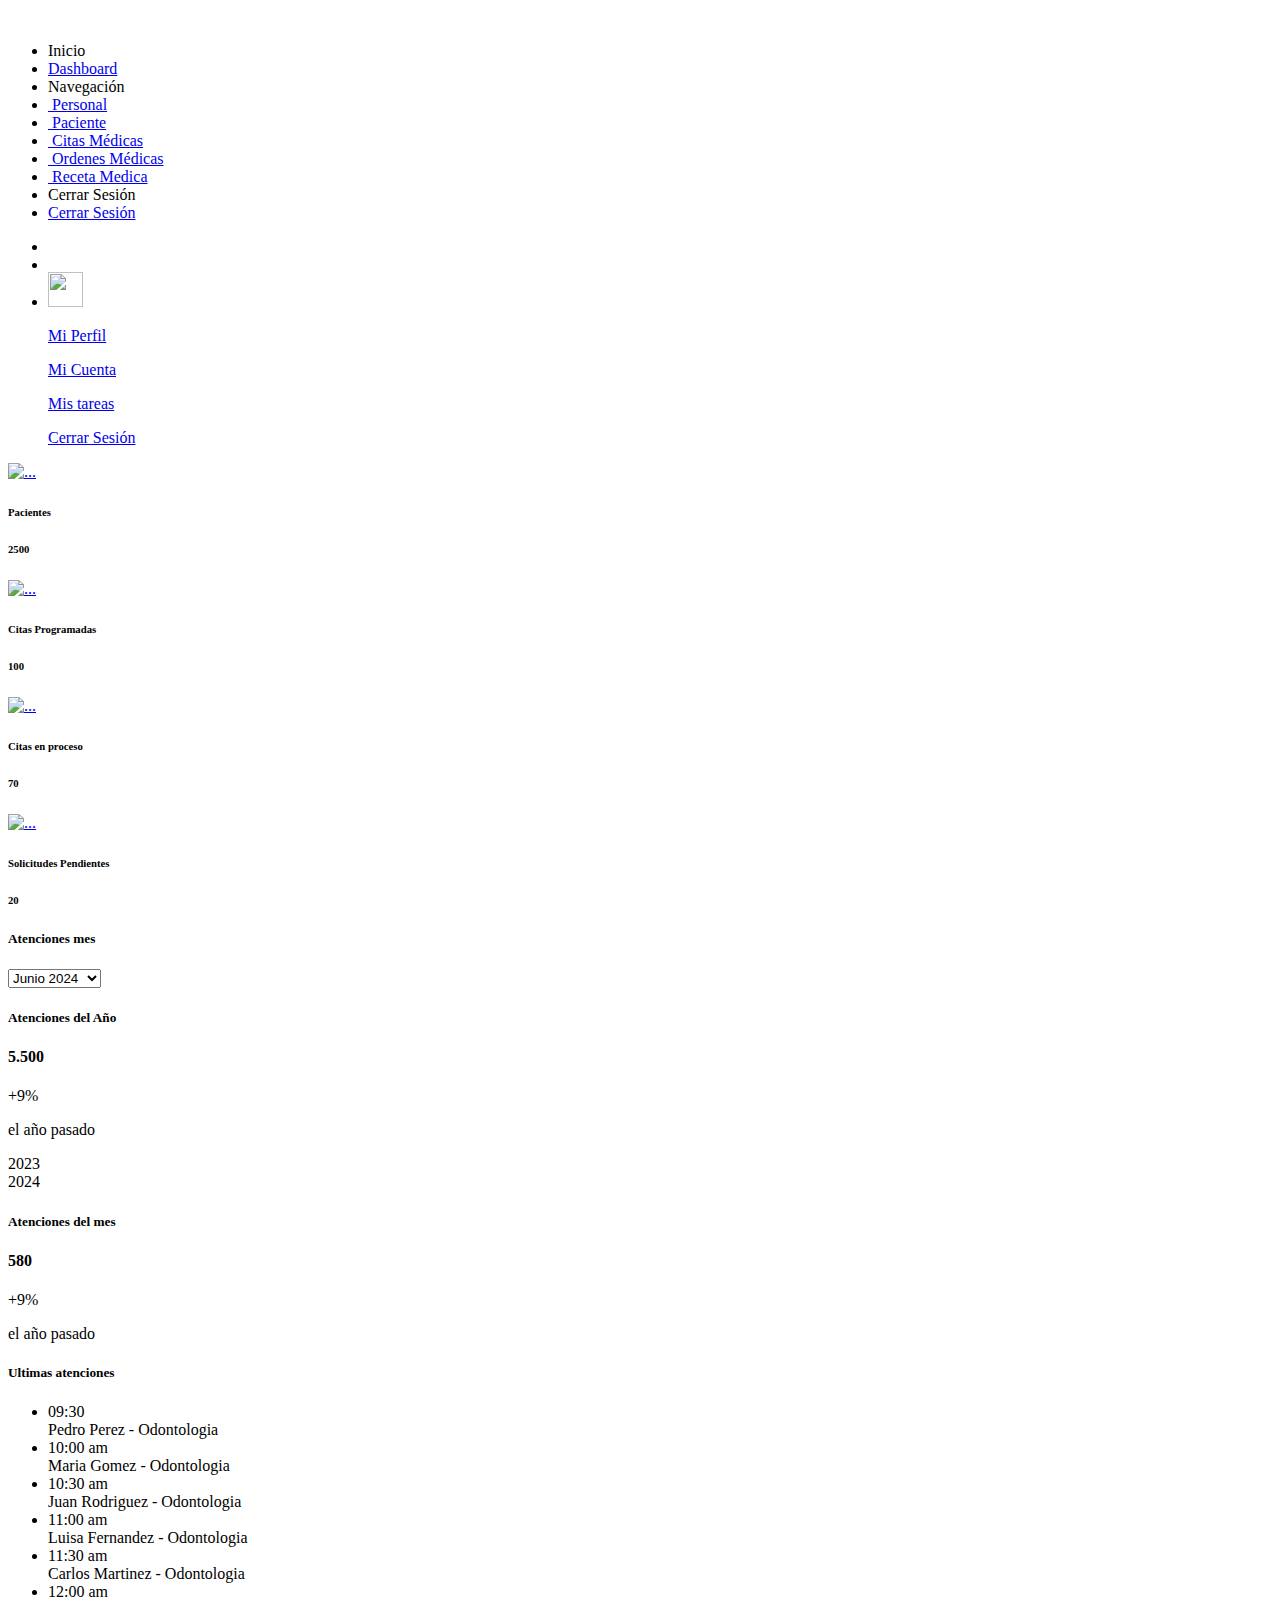
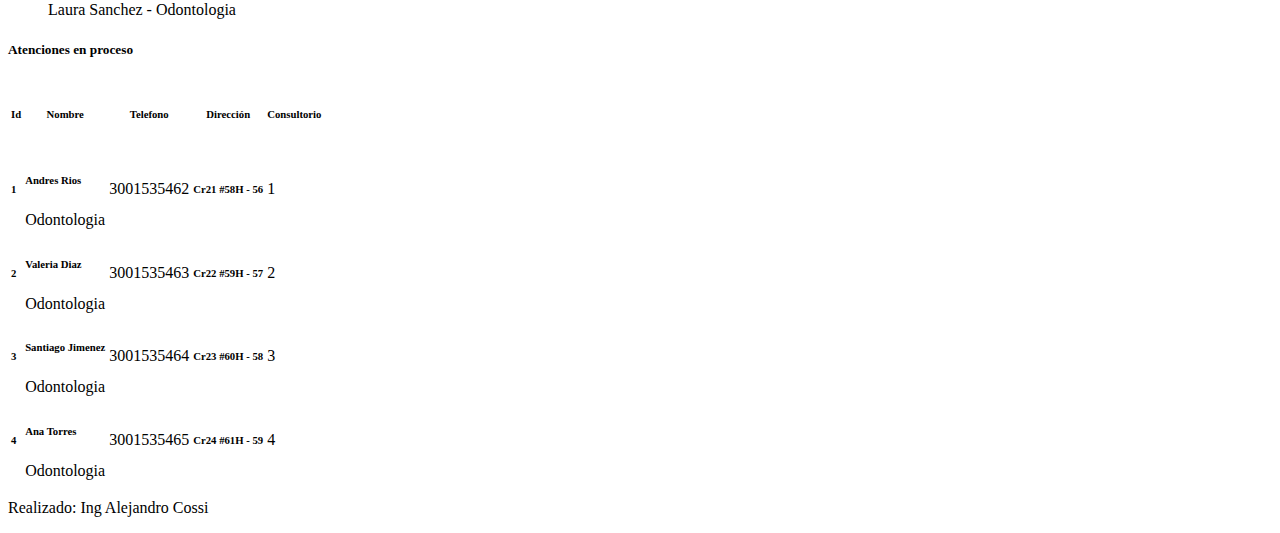
==== Bootstrap/clinica-dental/dashboard.html @ ca187412 "Parte 1 Clinica Dental" ====
<!doctype html>
<html lang="en">
<head>
  <meta charset="utf-8">
  <meta name="viewport" content="width=device-width, initial-scale=1">
  <title>Modernize Free</title>
  <link rel="shortcut icon" type="image/png" href="assets/images/logos/favicon.png" />
  <link rel="stylesheet" href="assets/css/styles.min.css" />
</head>

<body>
  <!--  Body Wrapper -->
  <div class="page-wrapper" id="main-wrapper" data-layout="vertical" data-navbarbg="skin6" data-sidebartype="full"
    data-sidebar-position="fixed" data-header-position="fixed">
    <!-- Sidebar Start -->
    <aside class="left-sidebar">
      <!-- Sidebar scroll-->
      <div>
        <div class="brand-logo d-flex align-items-center justify-content-between">
          <a href="./dashboard.html" class="text-nowrap logo-img">
            <img src="assets/images/logos/logo.gif" width="180" alt="" />
          </a>
          <div class="close-btn d-xl-none d-block sidebartoggler cursor-pointer" id="sidebarCollapse">
            <i class="ti ti-x fs-8"></i>
          </div>
        </div>
        <!-- Sidebar navigation-->
        <nav class="sidebar-nav scroll-sidebar" data-simplebar="">
          <ul id="sidebarnav">
            <li class="nav-small-cap">
              <i class="ti ti-dots nav-small-cap-icon fs-4"></i>
              <span class="hide-menu">Inicio</span>
            </li>
            <li class="sidebar-item">
              <a class="sidebar-link" href="./dashboard.html" aria-expanded="false">
                <span>
                  <i class="ti ti-layout-dashboard"></i>
                </span>
                <span class="hide-menu">Dashboard</span>
              </a>
            </li>
            <li class="nav-small-cap">
              <i class="ti ti-dots nav-small-cap-icon fs-4"></i>
              <span class="hide-menu">Navegación</span>
            </li>
            <li class="sidebar-item">
              <a class="sidebar-link" href="./nuevo_personal.html" aria-expanded="false">
                <span>
                  <img src="assets/images/iconos/personal.png" alt="">
                </span>
                <span class="hide-menu">Personal</span>
              </a>
            </li>
            <li class="sidebar-item">
              <a class="sidebar-link" href="./nuevo_paciente.html" aria-expanded="false">
                <span>
                  <img src="assets/images/iconos/pacientes.png" alt="">
                </span>
                <span class="hide-menu">Paciente</span>
              </a>
            </li>
            <li class="sidebar-item">
              <a class="sidebar-link" href="./citas_medicas.html" aria-expanded="false">
                <span>
                  <img src="assets/images/iconos/calendario.png" alt="">
                </span>
                <span class="hide-menu">Citas Médicas</span>
              </a>
            </li>
            <li class="sidebar-item">
              <a class="sidebar-link" href="./ordenes_medicas.html" aria-expanded="false">
                <span>
                  <img src="assets/images/iconos/ordenado.png" alt="">
                </span>
                <span class="hide-menu">Ordenes Médicas</span>
              </a>
            </li>
            <li class="sidebar-item">
              <a class="sidebar-link" href="./recetas.html" aria-expanded="false">
                <span>
                  <img src="assets/images/iconos/receta.png" alt="">
                </span>
                <span class="hide-menu">Receta Medica</span>
              </a>
            </li>
            <li class="nav-small-cap">
              <i class="ti ti-dots nav-small-cap-icon fs-4"></i>
              <span class="hide-menu">Cerrar Sesión</span>
            </li>
            <li class="sidebar-item">
              <a class="sidebar-link" href="./login.html" aria-expanded="false">
                <span>
                  <i class="ti ti-login"></i>
                </span>
                <span class="hide-menu">Cerrar Sesión</span>
              </a>
            </li>
          </ul>
        </nav>
        <!-- End Sidebar navigation -->
      </div>
      <!-- End Sidebar scroll-->
    </aside>
    <!--  Sidebar End -->
    <!--  Main wrapper -->
    <div class="body-wrapper">
      <!--  Header Start -->
      <header class="app-header">
        <nav class="navbar navbar-expand-lg navbar-light">
          <ul class="navbar-nav">
            <li class="nav-item d-block d-xl-none">
              <a class="nav-link sidebartoggler nav-icon-hover" id="headerCollapse" href="javascript:void(0)">
                <i class="ti ti-menu-2"></i>
              </a>
            </li>
            <li class="nav-item">
              <a class="nav-link nav-icon-hover" href="javascript:void(0)">
                <i class="ti ti-bell-ringing"></i>
                <div class="notification bg-primary rounded-circle"></div>
              </a>
            </li>
          </ul>
          <div class="navbar-collapse justify-content-end px-0" id="navbarNav">
            <ul class="navbar-nav flex-row ms-auto align-items-center justify-content-end">
              <li class="nav-item dropdown">
                <a class="nav-link nav-icon-hover" href="javascript:void(0)" id="drop2" data-bs-toggle="dropdown"
                  aria-expanded="false">
                  <img src="assets/images/profile/user-1.jpg" alt="" width="35" height="35" class="rounded-circle">
                </a>
                <div class="dropdown-menu dropdown-menu-end dropdown-menu-animate-up" aria-labelledby="drop2">
                  <div class="message-body">
                    <a href="javascript:void(0)" class="d-flex align-items-center gap-2 dropdown-item">
                      <i class="ti ti-user fs-6"></i>
                      <p class="mb-0 fs-3">Mi Perfil</p>
                    </a>
                    <a href="javascript:void(0)" class="d-flex align-items-center gap-2 dropdown-item">
                      <i class="ti ti-mail fs-6"></i>
                      <p class="mb-0 fs-3">Mi Cuenta</p>
                    </a>
                    <a href="javascript:void(0)" class="d-flex align-items-center gap-2 dropdown-item">
                      <i class="ti ti-list-check fs-6"></i>
                      <p class="mb-0 fs-3">Mis tareas</p>
                    </a>
                    <a href="./login.html" class="btn btn-outline-primary mx-3 mt-2 d-block">Cerrar Sesión</a>
                  </div>
                </div>
              </li>
            </ul>
          </div>
        </nav>
      </header>
      <!--  Header End -->
      <div class="container-fluid">
        <div class="row">
          <div class="col-sm-6 col-xl-3">
            <div class="card overflow-hidden rounded-2">
              <div class="position-relative">
                <a href="javascript:void(0)"><img src="assets/images/products/s4.png" class="card-img-top rounded-0" alt="..."></a>
              </div>
              <div class="card-body pt-3 p-4 text-center">
                <h6 class="fw-semibold fs-4">Pacientes</h6>
                <div class="d-flex align-items-center justify-content-center">
                  <h6 class="fw-semibold fs-4 mb-0">2500</h6>
                </div>
              </div>
            </div>
          </div>
          <div class="col-sm-6 col-xl-3">
            <div class="card overflow-hidden rounded-2">
              <div class="position-relative">
                <a href="javascript:void(0)"><img src="assets/images/products/s5.png" class="card-img-top rounded-0" alt="..."></a>
              </div>
              <div class="card-body pt-3 p-4 text-center">
                <h6 class="fw-semibold fs-4">Citas Programadas</h6>
                <div class="d-flex align-items-center justify-content-center">
                  <h6 class="fw-semibold fs-4 mb-0">100</h6>
                </div>
              </div>
            </div>
          </div>
          <div class="col-sm-6 col-xl-3">
            <div class="card overflow-hidden rounded-2">
              <div class="position-relative">
                <a href="javascript:void(0)"><img src="assets/images/products/s7.png" class="card-img-top rounded-0" alt="..."></a>
              </div>
              <div class="card-body pt-3 p-4 text-center">
                <h6 class="fw-semibold fs-4">Citas en proceso</h6>
                <div class="d-flex align-items-center justify-content-center">
                  <h6 class="fw-semibold fs-4 mb-0">70</h6>
                </div>
              </div>
            </div>
          </div>
          <div class="col-sm-6 col-xl-3">
            <div class="card overflow-hidden rounded-2">
              <div class="position-relative">
                <a href="javascript:void(0)"><img src="assets/images/products/s1.png" class="card-img-top rounded-0" alt="..."></a>
              </div>
              <div class="card-body pt-3 p-4 text-center">
                <h6 class="fw-semibold fs-4">Solicitudes Pendientes</h6>
                <div class="d-flex align-items-center justify-content-center">
                  <h6 class="fw-semibold fs-4 mb-0">20</h6>
                </div>
              </div>
            </div>
          </div>
        </div>
        <!--  Row 1 -->
        <div class="row">
          <div class="col-lg-8 d-flex align-items-strech">
            <div class="card w-100">
              <div class="card-body">
                <div class="d-sm-flex d-block align-items-center justify-content-between mb-9">
                  <div class="mb-3 mb-sm-0">
                    <h5 class="card-title fw-semibold">Atenciones mes</h5>
                  </div>
                  <div>
                    <select class="form-select">
                      <option value="4">Junio 2024</option>
                      <option value="3">Mayo 2024</option>
                      <option value="2">Abril 2024</option>
                      <option value="1">Marzo 2024</option>
                    </select>
                  </div>
                </div>
                <div id="chart"></div>
              </div>
            </div>
          </div>
          <div class="col-lg-4">
            <div class="row">
              <div class="col-lg-12">
                <!-- Atenciones del Año -->
                <div class="card overflow-hidden">
                  <div class="card-body p-4">
                    <h5 class="card-title mb-9 fw-semibold">Atenciones del Año</h5>
                    <div class="row align-items-center">
                      <div class="col-8">
                        <h4 class="fw-semibold mb-3">5.500</h4>
                        <div class="d-flex align-items-center mb-3">
                          <span
                            class="me-1 rounded-circle bg-light-success round-20 d-flex align-items-center justify-content-center">
                            <i class="ti ti-arrow-up-left text-success"></i>
                          </span>
                          <p class="text-dark me-1 fs-3 mb-0">+9%</p>
                          <p class="fs-3 mb-0">el año pasado</p>
                        </div>
                        <div class="d-flex align-items-center">
                          <div class="me-4">
                            <span class="round-8 bg-primary rounded-circle me-2 d-inline-block"></span>
                            <span class="fs-2">2023</span>
                          </div>
                          <div>
                            <span class="round-8 bg-light-primary rounded-circle me-2 d-inline-block"></span>
                            <span class="fs-2">2024</span>
                          </div>
                        </div>
                      </div>
                      <div class="col-4">
                        <div class="d-flex justify-content-center">
                          <div id="breakup"></div>
                        </div>
                      </div>
                    </div>
                  </div>
                </div>
              </div>
              <div class="col-lg-12">
                <!-- Atenciones del mes -->
                <div class="card">
                  <div class="card-body">
                    <div class="row alig n-items-start">
                      <div class="col-8">
                        <h5 class="card-title mb-9 fw-semibold"> Atenciones del mes </h5>
                        <h4 class="fw-semibold mb-3">580</h4>
                        <div class="d-flex align-items-center pb-1">
                          <span
                            class="me-2 rounded-circle bg-light-danger round-20 d-flex align-items-center justify-content-center">
                            <i class="ti ti-arrow-down-right text-danger"></i>
                          </span>
                          <p class="text-dark me-1 fs-3 mb-0">+9%</p>
                          <p class="fs-3 mb-0">el año pasado</p>
                        </div>
                      </div>
                    </div>
                  </div>
                  <div id="earning"></div>
                </div>
              </div>
            </div>
          </div>
        </div>
        <div class="row">
          <div class="col-lg-4 d-flex align-items-stretch">
            <div class="card w-100">
              <div class="card-body p-4">
                <div class="mb-4">
                  <h5 class="card-title fw-semibold">Ultimas atenciones</h5>
                </div>
                <ul class="timeline-widget mb-0 position-relative mb-n5">
                  <li class="timeline-item d-flex position-relative overflow-hidden">
                    <div class="timeline-time text-dark flex-shrink-0 text-end">09:30</div>
                    <div class="timeline-badge-wrap d-flex flex-column align-items-center">
                      <span class="timeline-badge border-2 border border-primary flex-shrink-0 my-8"></span>
                      <span class="timeline-badge-border d-block flex-shrink-0"></span>
                    </div>
                    <div class="timeline-desc fs-3 text-dark mt-n1 fw-semibold">Pedro Perez - Odontologia</div>
                  </li>
                  <li class="timeline-item d-flex position-relative overflow-hidden">
                    <div class="timeline-time text-dark flex-shrink-0 text-end">10:00 am</div>
                    <div class="timeline-badge-wrap d-flex flex-column align-items-center">
                      <span class="timeline-badge border-2 border border-info flex-shrink-0 my-8"></span>
                      <span class="timeline-badge-border d-block flex-shrink-0"></span>
                    </div>
                    <div class="timeline-desc fs-3 text-dark mt-n1 fw-semibold">Maria Gomez - Odontologia</div>
                  </li>
                  <li class="timeline-item d-flex position-relative overflow-hidden">
                    <div class="timeline-time text-dark flex-shrink-0 text-end">10:30 am</div>
                    <div class="timeline-badge-wrap d-flex flex-column align-items-center">
                      <span class="timeline-badge border-2 border border-primary flex-shrink-0 my-8"></span>
                      <span class="timeline-badge-border d-block flex-shrink-0"></span>
                    </div>
                    <div class="timeline-desc fs-3 text-dark mt-n1 fw-semibold">Juan Rodriguez - Odontologia</div>
                  </li>
                  <li class="timeline-item d-flex position-relative overflow-hidden">
                    <div class="timeline-time text-dark flex-shrink-0 text-end">11:00 am</div>
                    <div class="timeline-badge-wrap d-flex flex-column align-items-center">
                      <span class="timeline-badge border-2 border border-primary flex-shrink-0 my-8"></span>
                      <span class="timeline-badge-border d-block flex-shrink-0"></span>
                    </div>
                    <div class="timeline-desc fs-3 text-dark mt-n1 fw-semibold">Luisa Fernandez - Odontologia</div>
                  </li>
                  <li class="timeline-item d-flex position-relative overflow-hidden">
                    <div class="timeline-time text-dark flex-shrink-0 text-end">11:30 am</div>
                    <div class="timeline-badge-wrap d-flex flex-column align-items-center">
                      <span class="timeline-badge border-2 border border-primary flex-shrink-0 my-8"></span>
                      <span class="timeline-badge-border d-block flex-shrink-0"></span>
                    </div>
                    <div class="timeline-desc fs-3 text-dark mt-n1 fw-semibold">Carlos Martinez - Odontologia</div>
                  </li>
                  <li class="timeline-item d-flex position-relative overflow-hidden">
                    <div class="timeline-time text-dark flex-shrink-0 text-end">12:00 am</div>
                    <div class="timeline-badge-wrap d-flex flex-column align-items-center">
                      <span class="timeline-badge border-2 border border-primary flex-shrink-0 my-8"></span>
                    </div>
                    <div class="timeline-desc fs-3 text-dark mt-n1 fw-semibold">Laura Sanchez - Odontologia</div>
                  </li>
                </ul>
              </div>
            </div>
          </div>
          <div class="col-lg-8 d-flex align-items-stretch">
            <div class="card w-100">
              <div class="card-body p-4">
                <h5 class="card-title fw-semibold mb-4">Atenciones en proceso</h5>
                <div class="table-responsive">
                  <table class="table text-nowrap mb-0 align-middle">
                    <thead class="text-dark fs-4">
                      <tr>
                        <th class="border-bottom-0">
                          <h6 class="fw-semibold mb-0">Id</h6>
                        </th>
                        <th class="border-bottom-0">
                          <h6 class="fw-semibold mb-0">Nombre</h6>
                        </th>
                        <th class="border-bottom-0">
                          <h6 class="fw-semibold mb-0">Telefono</h6>
                        </th>
                        <th class="border-bottom-0">
                          <h6 class="fw-semibold mb-0">Dirección</h6>
                        </th>
                        <th class="border-bottom-0">
                          <h6 class="fw-semibold mb-0">Consultorio</h6>
                        </th>
                      </tr>
                    </thead>
                    <tbody>
                      <tr>
                        <td class="border-bottom-0"><h6 class="fw-semibold mb-0">1</h6></td>
                        <td class="border-bottom-0">
                            <h6 class="fw-semibold mb-1">Andres Rios</h6>
                            <span class="fw-normal">Odontologia</span>                          
                        </td>
                        <td class="border-bottom-0">
                          <p class="mb-0 fw-normal">3001535462</p>
                        </td>
                        <td class="border-bottom-0">
                          <h6 class="fw-semibold mb-0 fs-4">Cr21 #58H - 56</h6>
                        </td>
                        <td class="border-bottom-0">
                          <div class="d-flex align-items-center gap-2">
                            <span class="badge bg-primary rounded-3 fw-semibold">1</span>
                          </div>
                        </td>
                      </tr> 
                      <tr>
                        <td class="border-bottom-0"><h6 class="fw-semibold mb-0">2</h6></td>
                        <td class="border-bottom-0">
                            <h6 class="fw-semibold mb-1">Valeria Diaz</h6>
                            <span class="fw-normal">Odontologia</span>                          
                        </td>
                        <td class="border-bottom-0">
                          <p class="mb-0 fw-normal">3001535463</p>
                        </td>
                        <td class="border-bottom-0">
                          <h6 class="fw-semibold mb-0 fs-4">Cr22 #59H - 57</h6>
                        </td>
                        <td class="border-bottom-0">
                          <div class="d-flex align-items-center gap-2">
                            <span class="badge bg-secondary rounded-3 fw-semibold">2</span>
                          </div>
                        </td>
                      </tr> 
                      <tr>
                        <td class="border-bottom-0"><h6 class="fw-semibold mb-0">3</h6></td>
                        <td class="border-bottom-0">
                            <h6 class="fw-semibold mb-1">Santiago Jimenez</h6>
                            <span class="fw-normal">Odontologia</span>                          
                        </td>
                        <td class="border-bottom-0">
                          <p class="mb-0 fw-normal">3001535464</p>
                        </td>
                        <td class="border-bottom-0">
                          <h6 class="fw-semibold mb-0 fs-4">Cr23 #60H - 58</h6>
                        </td>
                        <td class="border-bottom-0">
                          <div class="d-flex align-items-center gap-2">
                            <span class="badge bg-danger rounded-3 fw-semibold">3</span>
                          </div>
                        </td>
                      </tr>      
                      <tr>
                        <td class="border-bottom-0"><h6 class="fw-semibold mb-0">4</h6></td>
                        <td class="border-bottom-0">
                            <h6 class="fw-semibold mb-1">Ana Torres</h6>
                            <span class="fw-normal">Odontologia</span>                          
                        </td>
                        <td class="border-bottom-0">
                          <p class="mb-0 fw-normal">3001535465</p>
                        </td>
                        <td class="border-bottom-0">
                          <h6 class="fw-semibold mb-0 fs-4">Cr24 #61H - 59</h6>
                        </td>
                        <td class="border-bottom-0">
                          <div class="d-flex align-items-center gap-2">
                            <span class="badge bg-success rounded-3 fw-semibold">4</span>
                          </div>
                        </td>
                      </tr>                       
                    </tbody>
                  </table>
                </div>
              </div>
            </div>
          </div>
        </div>
        
        <div class="py-6 px-6 text-center">
          <p class="mb-0 fs-4">Realizado: Ing Alejandro Cossi</p>
        </div>
      </div>
    </div>
  </div>
  <script src="assets/libs/jquery/dist/jquery.min.js"></script>
  <script src="assets/libs/bootstrap/dist/js/bootstrap.bundle.min.js"></script>
  <script src="assets/js/sidebarmenu.js"></script>
  <script src="assets/js/app.min.js"></script>
  <script src="assets/libs/apexcharts/dist/apexcharts.min.js"></script>
  <script src="assets/libs/simplebar/dist/simplebar.js"></script>
  <script src="assets/js/dashboard.js"></script>
</body>

</html>
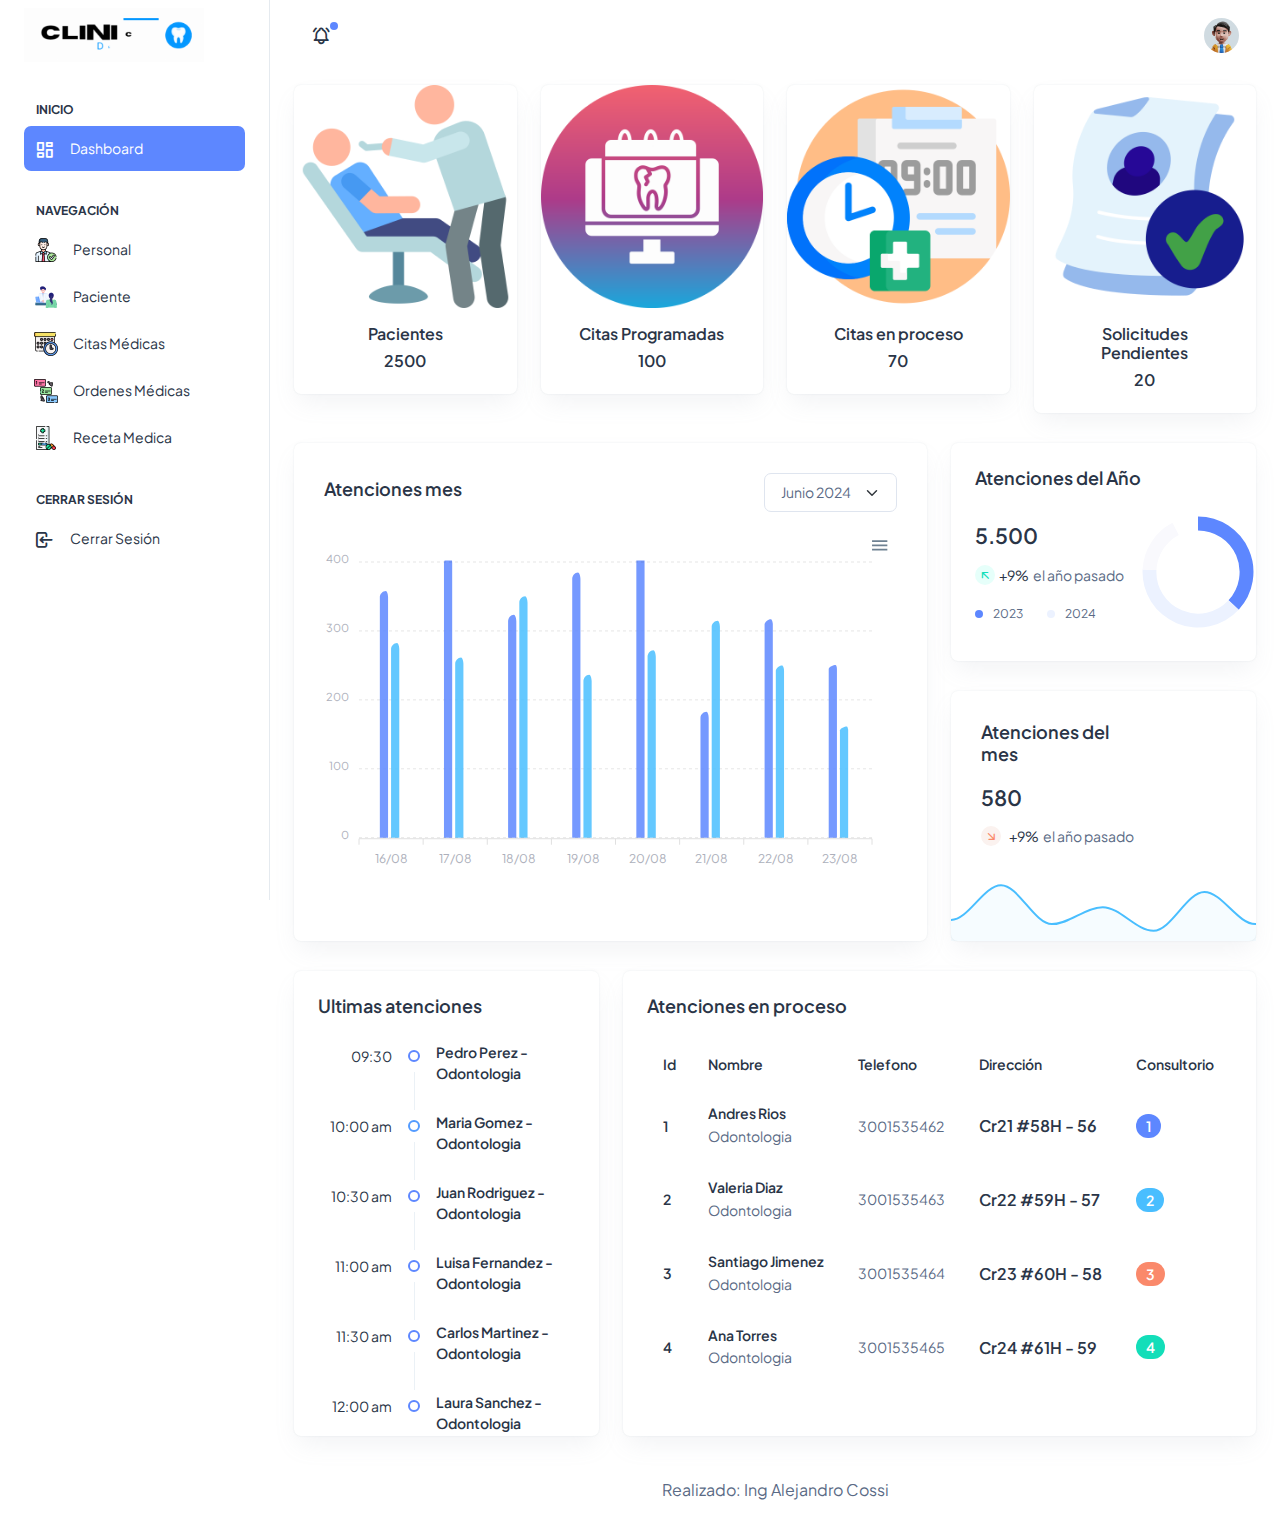
==== commit 7c96a18f: "ultimo  upload" ====
--- a/Bootstrap/clinica-dental/dashboard.html
+++ b/Bootstrap/clinica-dental/dashboard.html
@@ -463,6 +463,7 @@
   </div>
   <script src="assets/libs/jquery/dist/jquery.min.js"></script>
   <script src="assets/libs/bootstrap/dist/js/bootstrap.bundle.min.js"></script>
+  <script src="https://cdn.datatables.net/1.11.5/js/jquery.dataTables.min.js"></script>
   <script src="assets/js/sidebarmenu.js"></script>
   <script src="assets/js/app.min.js"></script>
   <script src="assets/libs/apexcharts/dist/apexcharts.min.js"></script>
--- a/Bootstrap/clinica-dental/assets/css/styles.min.css
+++ b/Bootstrap/clinica-dental/assets/css/styles.min.css
@@ -0,0 +1,6 @@
+@charset "UTF-8";@import url("https://fonts.googleapis.com/css2?family=Plus+Jakarta+Sans:wght@200;300;400;500;600;700;800&display=swap");
+/*!
+ * Bootstrap  v5.3.0-alpha1 (https://getbootstrap.com/)
+ * Copyright 2011-2022 The Bootstrap Authors
+ * Licensed under MIT (https://github.com/twbs/bootstrap/blob/main/LICENSE)
+ */@import "../libs/simplebar/dist/simplebar.css";@import "../css/icons/tabler-icons/tabler-icons.css";:root,[data-bs-theme=light]{--bs-blue:#5D87FF;--bs-indigo:#6610f2;--bs-purple:#6f42c1;--bs-pink:#d63384;--bs-red:#FA896B;--bs-orange:#fd7e14;--bs-yellow:#FFAE1F;--bs-green:#13DEB9;--bs-teal:#20c997;--bs-cyan:#539BFF;--bs-black:#000;--bs-white:#fff;--bs-gray:#2A3547;--bs-gray-dark:#343a40;--bs-gray-100:#F6F9FC;--bs-gray-200:#EAEFF4;--bs-gray-300:#DFE5EF;--bs-gray-400:#7C8FAC;--bs-gray-500:#5A6A85;--bs-gray-600:#2A3547;--bs-gray-700:#495057;--bs-gray-800:#343a40;--bs-gray-900:#212529;--bs-primary:#5D87FF;--bs-secondary:#49BEFF;--bs-success:#13DEB9;--bs-info:#539BFF;--bs-warning:#FFAE1F;--bs-danger:#FA896B;--bs-light:#F6F9FC;--bs-dark:#2A3547;--bs-muted:#5A6A85;--bs-indigo:#6610f2;--bs-light-primary:#ECF2FF;--bs-light-secondary:#E8F7FF;--bs-light-info:#EBF3FE;--bs-light-success:#E6FFFA;--bs-light-warning:#FEF5E5;--bs-light-danger:#FBF2EF;--bs-light-indigo:#EBF3FE;--bs-dark-light:#2A3547;--bs-light-gray:#F6F9FC;--bs-primary-rgb:93,135,255;--bs-secondary-rgb:73,190,255;--bs-success-rgb:19,222,185;--bs-info-rgb:83,155,255;--bs-warning-rgb:255,174,31;--bs-danger-rgb:250,137,107;--bs-light-rgb:246,249,252;--bs-dark-rgb:42,53,71;--bs-muted-rgb:90,106,133;--bs-indigo-rgb:102,16,242;--bs-light-primary-rgb:236,242,255;--bs-light-secondary-rgb:232,247,255;--bs-light-info-rgb:235,243,254;--bs-light-success-rgb:230,255,250;--bs-light-warning-rgb:254,245,229;--bs-light-danger-rgb:251,242,239;--bs-light-indigo-rgb:235,243,254;--bs-dark-light-rgb:42,53,71;--bs-light-gray-rgb:246,249,252;--bs-primary-text:#4a6ccc;--bs-secondary-text:#2A3547;--bs-success-text:#0fb294;--bs-info-text:#325d99;--bs-warning-text:#996813;--bs-danger-text:#c86e56;--bs-light-text:#2A3547;--bs-dark-text:#495057;--bs-primary-bg-subtle:#dfe7ff;--bs-secondary-bg-subtle:#F6F9FC;--bs-success-bg-subtle:#d0f8f1;--bs-info-bg-subtle:#ddebff;--bs-warning-bg-subtle:#ffefd2;--bs-danger-bg-subtle:#fee7e1;--bs-light-bg-subtle:#fbfcfe;--bs-dark-bg-subtle:#7C8FAC;--bs-primary-border-subtle:#becfff;--bs-secondary-border-subtle:#EAEFF4;--bs-success-border-subtle:#a1f2e3;--bs-info-border-subtle:#bad7ff;--bs-warning-border-subtle:#ffdfa5;--bs-danger-border-subtle:#fdd0c4;--bs-light-border-subtle:#EAEFF4;--bs-dark-border-subtle:#5A6A85;--bs-white-rgb:255,255,255;--bs-black-rgb:0,0,0;--bs-body-color-rgb:90,106,133;--bs-body-bg-rgb:255,255,255;--bs-font-sans-serif:"Plus Jakarta Sans",sans-serif;--bs-font-monospace:SFMono-Regular,Menlo,Monaco,Consolas,"Liberation Mono","Courier New",monospace;--bs-gradient:linear-gradient(180deg,rgba(255,255,255,0.15),rgba(255,255,255,0));--bs-body-font-family:var(--bs-font-sans-serif);--bs-body-font-size:0.875rem;--bs-body-font-weight:400;--bs-body-line-height:1.5;--bs-body-color:#5A6A85;--bs-emphasis-color:#000;--bs-emphasis-color-rgb:0,0,0;--bs-secondary-color:rgba(90,106,133,0.75);--bs-secondary-color-rgb:90,106,133;--bs-secondary-bg:#EAEFF4;--bs-secondary-bg-rgb:234,239,244;--bs-tertiary-color:rgba(90,106,133,0.5);--bs-tertiary-color-rgb:90,106,133;--bs-tertiary-bg:#F6F9FC;--bs-tertiary-bg-rgb:246,249,252;--bs-body-bg:#fff;--bs-body-bg-rgb:255,255,255;--bs-heading-color:#2A3547;--bs-link-color:#5D87FF;--bs-link-color-rgb:93,135,255;--bs-link-decoration:underline;--bs-link-hover-color:#4a6ccc;--bs-link-hover-color-rgb:74,108,204;--bs-code-color:#d63384;--bs-highlight-bg:#ffefd2;--bs-border-width:1px;--bs-border-style:solid;--bs-border-color:#ebf1f6;--bs-border-color-translucent:rgba(0,0,0,0.175);--bs-border-radius:7px;--bs-border-radius-sm:5px;--bs-border-radius-lg:15px;--bs-border-radius-xl:12px;--bs-border-radius-2xl:2rem;--bs-border-radius-pill:50rem;--bs-box-shadow:0 0.5rem 1rem rgba(var(--bs-body-color-rgb),0.15);--bs-box-shadow-sm:0 0.125rem 0.25rem rgba(var(--bs-body-color-rgb),0.075);--bs-box-shadow-lg:0 1rem 3rem rgba(var(--bs-body-color-rgb),0.175);--bs-box-shadow-inset:inset 0 1px 2px rgba(var(--bs-body-color-rgb),0.075);--bs-emphasis-color:#000;--bs-form-control-bg:var(--bs-body-bg);--bs-form-control-disabled-bg:var(--bs-secondary-bg);--bs-highlight-bg:#ffefd2;--bs-breakpoint-xs:0;--bs-breakpoint-sm:576px;--bs-breakpoint-md:768px;--bs-breakpoint-lg:992px;--bs-breakpoint-xl:1200px;--bs-breakpoint-xxl:1400px}[data-bs-theme=dark]{--bs-body-color:#5A6A85;--bs-body-color-rgb:90,106,133;--bs-body-bg:#212529;--bs-body-bg-rgb:33,37,41;--bs-emphasis-color:#F6F9FC;--bs-emphasis-color-rgb:246,249,252;--bs-secondary-color:rgba(90,106,133,0.75);--bs-secondary-color-rgb:90,106,133;--bs-secondary-bg:#343a40;--bs-secondary-bg-rgb:52,58,64;--bs-tertiary-color:rgba(90,106,133,0.5);--bs-tertiary-color-rgb:90,106,133;--bs-tertiary-bg:#2b3035;--bs-tertiary-bg-rgb:43,48,53;--bs-emphasis-color:#fff;--bs-primary-text:#9eb7ff;--bs-secondary-text:#DFE5EF;--bs-success-text:#71ebd5;--bs-info-text:#98c3ff;--bs-warning-text:#ffce79;--bs-danger-text:#fcb8a6;--bs-light-text:#F6F9FC;--bs-dark-text:#DFE5EF;--bs-primary-bg-subtle:#131b33;--bs-secondary-bg-subtle:#212529;--bs-success-bg-subtle:#042c25;--bs-info-bg-subtle:#111f33;--bs-warning-bg-subtle:#332306;--bs-danger-bg-subtle:#321b15;--bs-light-bg-subtle:#343a40;--bs-dark-bg-subtle:#1a1d20;--bs-primary-border-subtle:#385199;--bs-secondary-border-subtle:#495057;--bs-success-border-subtle:#0b856f;--bs-info-border-subtle:#213e66;--bs-warning-border-subtle:#66460c;--bs-danger-border-subtle:#965240;--bs-light-border-subtle:#495057;--bs-dark-border-subtle:#343a40;--bs-heading-color:#fff;--bs-link-color:#9eb7ff;--bs-link-hover-color:#becfff;--bs-link-color-rgb:158,183,255;--bs-link-hover-color-rgb:190,207,255;--bs-code-color:#e685b5;--bs-border-color:#495057;--bs-border-color-translucent:rgba(255,255,255,0.15)}*,:after,:before{-webkit-box-sizing:border-box;box-sizing:border-box}@media (prefers-reduced-motion:no-preference){:root{scroll-behavior:smooth}}body{margin:0;font-family:var(--bs-body-font-family);font-size:var(--bs-body-font-size);font-weight:var(--bs-body-font-weight);line-height:var(--bs-body-line-height);color:var(--bs-body-color);text-align:var(--bs-body-text-align);background-color:var(--bs-body-bg);-webkit-text-size-adjust:100%;-webkit-tap-highlight-color:rgba(0,0,0,0)}hr{margin:1rem 0;color:inherit;border:0;border-top:var(--bs-border-width) solid;opacity:0.25}.h1,.h2,.h3,.h4,.h5,.h6,h1,h2,h3,h4,h5,h6{margin-top:0;margin-bottom:0.5rem;font-weight:500;line-height:1.2;color:var(--bs-heading-color,inherit)}.h1,h1{font-size:calc(1.34375rem + 1.125vw)}@media (min-width:1200px){.h1,h1{font-size:2.1875rem}}.h2,h2{font-size:calc(1.3rem + 0.6vw)}@media (min-width:1200px){.h2,h2{font-size:1.75rem}}.h3,h3{font-size:calc(1.278125rem + 0.3375vw)}@media (min-width:1200px){.h3,h3{font-size:1.53125rem}}.h4,h4{font-size:calc(1.25625rem + 0.075vw)}@media (min-width:1200px){.h4,h4{font-size:1.3125rem}}.h5,h5{font-size:1.09375rem}.h6,h6{font-size:0.875rem}p{margin-top:0;margin-bottom:1rem}abbr[title]{-webkit-text-decoration:underline dotted;text-decoration:underline dotted;cursor:help;-webkit-text-decoration-skip-ink:none;text-decoration-skip-ink:none}address{margin-bottom:1rem;font-style:normal;line-height:inherit}ol,ul{padding-left:2rem}dl,ol,ul{margin-top:0;margin-bottom:1rem}ol ol,ol ul,ul ol,ul ul{margin-bottom:0}dt{font-weight:500}dd{margin-bottom:0.5rem;margin-left:0}blockquote{margin:0 0 1rem}b,strong{font-weight:700}.small,small{font-size:0.875em}.mark,mark{padding:0.1875em;background-color:var(--bs-highlight-bg)}sub,sup{position:relative;font-size:0.75em;line-height:0;vertical-align:baseline}sub{bottom:-0.25em}sup{top:-0.5em}a{color:rgba(var(--bs-link-color-rgb),var(--bs-link-opacity,1));text-decoration:underline}a:hover{--bs-link-color-rgb:var(--bs-link-hover-color-rgb)}a:not([href]):not([class]),a:not([href]):not([class]):hover{color:inherit;text-decoration:none}code,kbd,pre,samp{font-family:var(--bs-font-monospace);font-size:1em}pre{display:block;margin-top:0;margin-bottom:1rem;overflow:auto;font-size:0.875em}pre code{font-size:inherit;color:inherit;word-break:normal}code{font-size:0.875em;color:var(--bs-code-color);word-wrap:break-word}a>code{color:inherit}kbd{padding:0.1875rem 0.375rem;font-size:0.875em;color:var(--bs-body-bg);background-color:var(--bs-body-color);border-radius:5px}kbd kbd{padding:0;font-size:1em}figure{margin:0 0 1rem}img,svg{vertical-align:middle}table{caption-side:bottom;border-collapse:collapse}caption{padding-top:16px;padding-bottom:16px;color:#5A6A85;text-align:left}th{font-weight:600;text-align:inherit;text-align:-webkit-match-parent}tbody,td,tfoot,th,thead,tr{border-color:inherit;border-style:solid;border-width:0}label{display:inline-block}button{border-radius:0}button:focus:not(:focus-visible){outline:0}button,input,optgroup,select,textarea{margin:0;font-family:inherit;font-size:inherit;line-height:inherit}button,select{text-transform:none}[role=button]{cursor:pointer}select{word-wrap:normal}select:disabled{opacity:1}[list]:not([type=date]):not([type=datetime-local]):not([type=month]):not([type=week]):not([type=time])::-webkit-calendar-picker-indicator{display:none!important}[type=button],[type=reset],[type=submit],button{-webkit-appearance:button}[type=button]:not(:disabled),[type=reset]:not(:disabled),[type=submit]:not(:disabled),button:not(:disabled){cursor:pointer}::-moz-focus-inner{padding:0;border-style:none}textarea{resize:vertical}fieldset{min-width:0;padding:0;margin:0;border:0}legend{float:left;width:100%;padding:0;margin-bottom:0.5rem;font-size:calc(1.275rem + 0.3vw);line-height:inherit}@media (min-width:1200px){legend{font-size:1.5rem}}legend+*{clear:left}::-webkit-datetime-edit-day-field,::-webkit-datetime-edit-fields-wrapper,::-webkit-datetime-edit-hour-field,::-webkit-datetime-edit-minute,::-webkit-datetime-edit-month-field,::-webkit-datetime-edit-text,::-webkit-datetime-edit-year-field{padding:0}::-webkit-inner-spin-button{height:auto}[type=search]{outline-offset:-2px;-webkit-appearance:textfield}::-webkit-search-decoration{-webkit-appearance:none}::-webkit-color-swatch-wrapper{padding:0}::-webkit-file-upload-button{font:inherit;-webkit-appearance:button}::file-selector-button{font:inherit;-webkit-appearance:button}output{display:inline-block}iframe{border:0}summary{display:list-item;cursor:pointer}progress{vertical-align:baseline}[hidden]{display:none!important}.lead{font-size:1.09375rem;font-weight:300}.display-1{font-size:calc(1.625rem + 4.5vw);font-weight:300;line-height:1.2}@media (min-width:1200px){.display-1{font-size:5rem}}.display-2{font-size:calc(1.575rem + 3.9vw);font-weight:300;line-height:1.2}@media (min-width:1200px){.display-2{font-size:4.5rem}}.display-3{font-size:calc(1.525rem + 3.3vw);font-weight:300;line-height:1.2}@media (min-width:1200px){.display-3{font-size:4rem}}.display-4{font-size:calc(1.475rem + 2.7vw);font-weight:300;line-height:1.2}@media (min-width:1200px){.display-4{font-size:3.5rem}}.display-5{font-size:calc(1.425rem + 2.1vw);font-weight:300;line-height:1.2}@media (min-width:1200px){.display-5{font-size:3rem}}.display-6{font-size:calc(1.375rem + 1.5vw);font-weight:300;line-height:1.2}@media (min-width:1200px){.display-6{font-size:2.5rem}}.list-unstyled{padding-left:0;list-style:none}.list-inline{padding-left:0;list-style:none}.list-inline-item{display:inline-block}.list-inline-item:not(:last-child){margin-right:0.5rem}.initialism{font-size:0.875em;text-transform:uppercase}.blockquote{margin-bottom:1rem;font-size:1.09375rem}.blockquote>:last-child{margin-bottom:0}.blockquote-footer{margin-top:-1rem;margin-bottom:1rem;font-size:0.875em;color:#2A3547}.blockquote-footer:before{content:"— "}.img-fluid{max-width:100%;height:auto}.img-thumbnail{padding:0.25rem;background-color:var(--bs-body-bg);border:var(--bs-border-width) solid var(--bs-border-color);border-radius:var(--bs-border-radius);-webkit-box-shadow:var(--bs-box-shadow-sm);box-shadow:var(--bs-box-shadow-sm);max-width:100%;height:auto}.figure{display:inline-block}.figure-img{margin-bottom:0.5rem;line-height:1}.figure-caption{font-size:0.875em;color:var(--bs-secondary-color)}.container,.container-fluid,.container-lg,.container-md,.container-sm,.container-xl,.container-xxl{--bs-gutter-x:24px;--bs-gutter-y:0;width:100%;padding-right:calc(var(--bs-gutter-x) * 0.5);padding-left:calc(var(--bs-gutter-x) * 0.5);margin-right:auto;margin-left:auto}@media (min-width:576px){.container,.container-sm{max-width:540px}}@media (min-width:768px){.container,.container-md,.container-sm{max-width:720px}}@media (min-width:992px){.container,.container-lg,.container-md,.container-sm{max-width:960px}}@media (min-width:1200px){.container,.container-lg,.container-md,.container-sm,.container-xl{max-width:1140px}}@media (min-width:1400px){.container,.container-lg,.container-md,.container-sm,.container-xl,.container-xxl{max-width:1320px}}.row{--bs-gutter-x:24px;--bs-gutter-y:0;display:-webkit-box;display:-ms-flexbox;display:flex;-ms-flex-wrap:wrap;flex-wrap:wrap;margin-top:calc(-1 * var(--bs-gutter-y));margin-right:calc(-0.5 * var(--bs-gutter-x));margin-left:calc(-0.5 * var(--bs-gutter-x))}.row>*{-ms-flex-negative:0;flex-shrink:0;width:100%;max-width:100%;padding-right:calc(var(--bs-gutter-x) * 0.5);padding-left:calc(var(--bs-gutter-x) * 0.5);margin-top:var(--bs-gutter-y)}.col{-webkit-box-flex:1;-ms-flex:1 0 0%;flex:1 0 0%}.row-cols-auto>*{-webkit-box-flex:0;-ms-flex:0 0 auto;flex:0 0 auto;width:auto}.row-cols-1>*{-webkit-box-flex:0;-ms-flex:0 0 auto;flex:0 0 auto;width:100%}.row-cols-2>*{-webkit-box-flex:0;-ms-flex:0 0 auto;flex:0 0 auto;width:50%}.row-cols-3>*{-webkit-box-flex:0;-ms-flex:0 0 auto;flex:0 0 auto;width:33.3333333333%}.row-cols-4>*{-webkit-box-flex:0;-ms-flex:0 0 auto;flex:0 0 auto;width:25%}.row-cols-5>*{-webkit-box-flex:0;-ms-flex:0 0 auto;flex:0 0 auto;width:20%}.row-cols-6>*{-webkit-box-flex:0;-ms-flex:0 0 auto;flex:0 0 auto;width:16.6666666667%}.col-auto{-webkit-box-flex:0;-ms-flex:0 0 auto;flex:0 0 auto;width:auto}.col-1{-webkit-box-flex:0;-ms-flex:0 0 auto;flex:0 0 auto;width:8.33333333%}.col-2{-webkit-box-flex:0;-ms-flex:0 0 auto;flex:0 0 auto;width:16.66666667%}.col-3{-webkit-box-flex:0;-ms-flex:0 0 auto;flex:0 0 auto;width:25%}.col-4{-webkit-box-flex:0;-ms-flex:0 0 auto;flex:0 0 auto;width:33.33333333%}.col-5{-webkit-box-flex:0;-ms-flex:0 0 auto;flex:0 0 auto;width:41.66666667%}.col-6{-webkit-box-flex:0;-ms-flex:0 0 auto;flex:0 0 auto;width:50%}.col-7{-webkit-box-flex:0;-ms-flex:0 0 auto;flex:0 0 auto;width:58.33333333%}.col-8{-webkit-box-flex:0;-ms-flex:0 0 auto;flex:0 0 auto;width:66.66666667%}.col-9{-webkit-box-flex:0;-ms-flex:0 0 auto;flex:0 0 auto;width:75%}.col-10{-webkit-box-flex:0;-ms-flex:0 0 auto;flex:0 0 auto;width:83.33333333%}.col-11{-webkit-box-flex:0;-ms-flex:0 0 auto;flex:0 0 auto;width:91.66666667%}.col-12{-webkit-box-flex:0;-ms-flex:0 0 auto;flex:0 0 auto;width:100%}.offset-1{margin-left:8.33333333%}.offset-2{margin-left:16.66666667%}.offset-3{margin-left:25%}.offset-4{margin-left:33.33333333%}.offset-5{margin-left:41.66666667%}.offset-6{margin-left:50%}.offset-7{margin-left:58.33333333%}.offset-8{margin-left:66.66666667%}.offset-9{margin-left:75%}.offset-10{margin-left:83.33333333%}.offset-11{margin-left:91.66666667%}.g-0,.gx-0{--bs-gutter-x:0}.g-0,.gy-0{--bs-gutter-y:0}.g-1,.gx-1{--bs-gutter-x:0.25rem}.g-1,.gy-1{--bs-gutter-y:0.25rem}.g-2,.gx-2{--bs-gutter-x:0.5rem}.g-2,.gy-2{--bs-gutter-y:0.5rem}.g-3,.gx-3{--bs-gutter-x:1rem}.g-3,.gy-3{--bs-gutter-y:1rem}.g-4,.gx-4{--bs-gutter-x:1.5rem}.g-4,.gy-4{--bs-gutter-y:1.5rem}.g-5,.gx-5{--bs-gutter-x:3rem}.g-5,.gy-5{--bs-gutter-y:3rem}.g-6,.gx-6{--bs-gutter-x:12px}.g-6,.gy-6{--bs-gutter-y:12px}.g-7,.gx-7{--bs-gutter-x:30px}.g-7,.gy-7{--bs-gutter-y:30px}.g-8,.gx-8{--bs-gutter-x:10px}.g-8,.gy-8{--bs-gutter-y:10px}.g-9,.gx-9{--bs-gutter-x:20px}.g-9,.gy-9{--bs-gutter-y:20px}@media (min-width:576px){.col-sm{-webkit-box-flex:1;-ms-flex:1 0 0%;flex:1 0 0%}.row-cols-sm-auto>*{-webkit-box-flex:0;-ms-flex:0 0 auto;flex:0 0 auto;width:auto}.row-cols-sm-1>*{-webkit-box-flex:0;-ms-flex:0 0 auto;flex:0 0 auto;width:100%}.row-cols-sm-2>*{-webkit-box-flex:0;-ms-flex:0 0 auto;flex:0 0 auto;width:50%}.row-cols-sm-3>*{-webkit-box-flex:0;-ms-flex:0 0 auto;flex:0 0 auto;width:33.3333333333%}.row-cols-sm-4>*{-webkit-box-flex:0;-ms-flex:0 0 auto;flex:0 0 auto;width:25%}.row-cols-sm-5>*{-webkit-box-flex:0;-ms-flex:0 0 auto;flex:0 0 auto;width:20%}.row-cols-sm-6>*{-webkit-box-flex:0;-ms-flex:0 0 auto;flex:0 0 auto;width:16.6666666667%}.col-sm-auto{-webkit-box-flex:0;-ms-flex:0 0 auto;flex:0 0 auto;width:auto}.col-sm-1{-webkit-box-flex:0;-ms-flex:0 0 auto;flex:0 0 auto;width:8.33333333%}.col-sm-2{-webkit-box-flex:0;-ms-flex:0 0 auto;flex:0 0 auto;width:16.66666667%}.col-sm-3{-webkit-box-flex:0;-ms-flex:0 0 auto;flex:0 0 auto;width:25%}.col-sm-4{-webkit-box-flex:0;-ms-flex:0 0 auto;flex:0 0 auto;width:33.33333333%}.col-sm-5{-webkit-box-flex:0;-ms-flex:0 0 auto;flex:0 0 auto;width:41.66666667%}.col-sm-6{-webkit-box-flex:0;-ms-flex:0 0 auto;flex:0 0 auto;width:50%}.col-sm-7{-webkit-box-flex:0;-ms-flex:0 0 auto;flex:0 0 auto;width:58.33333333%}.col-sm-8{-webkit-box-flex:0;-ms-flex:0 0 auto;flex:0 0 auto;width:66.66666667%}.col-sm-9{-webkit-box-flex:0;-ms-flex:0 0 auto;flex:0 0 auto;width:75%}.col-sm-10{-webkit-box-flex:0;-ms-flex:0 0 auto;flex:0 0 auto;width:83.33333333%}.col-sm-11{-webkit-box-flex:0;-ms-flex:0 0 auto;flex:0 0 auto;width:91.66666667%}.col-sm-12{-webkit-box-flex:0;-ms-flex:0 0 auto;flex:0 0 auto;width:100%}.offset-sm-0{margin-left:0}.offset-sm-1{margin-left:8.33333333%}.offset-sm-2{margin-left:16.66666667%}.offset-sm-3{margin-left:25%}.offset-sm-4{margin-left:33.33333333%}.offset-sm-5{margin-left:41.66666667%}.offset-sm-6{margin-left:50%}.offset-sm-7{margin-left:58.33333333%}.offset-sm-8{margin-left:66.66666667%}.offset-sm-9{margin-left:75%}.offset-sm-10{margin-left:83.33333333%}.offset-sm-11{margin-left:91.66666667%}.g-sm-0,.gx-sm-0{--bs-gutter-x:0}.g-sm-0,.gy-sm-0{--bs-gutter-y:0}.g-sm-1,.gx-sm-1{--bs-gutter-x:0.25rem}.g-sm-1,.gy-sm-1{--bs-gutter-y:0.25rem}.g-sm-2,.gx-sm-2{--bs-gutter-x:0.5rem}.g-sm-2,.gy-sm-2{--bs-gutter-y:0.5rem}.g-sm-3,.gx-sm-3{--bs-gutter-x:1rem}.g-sm-3,.gy-sm-3{--bs-gutter-y:1rem}.g-sm-4,.gx-sm-4{--bs-gutter-x:1.5rem}.g-sm-4,.gy-sm-4{--bs-gutter-y:1.5rem}.g-sm-5,.gx-sm-5{--bs-gutter-x:3rem}.g-sm-5,.gy-sm-5{--bs-gutter-y:3rem}.g-sm-6,.gx-sm-6{--bs-gutter-x:12px}.g-sm-6,.gy-sm-6{--bs-gutter-y:12px}.g-sm-7,.gx-sm-7{--bs-gutter-x:30px}.g-sm-7,.gy-sm-7{--bs-gutter-y:30px}.g-sm-8,.gx-sm-8{--bs-gutter-x:10px}.g-sm-8,.gy-sm-8{--bs-gutter-y:10px}.g-sm-9,.gx-sm-9{--bs-gutter-x:20px}.g-sm-9,.gy-sm-9{--bs-gutter-y:20px}}@media (min-width:768px){.col-md{-webkit-box-flex:1;-ms-flex:1 0 0%;flex:1 0 0%}.row-cols-md-auto>*{-webkit-box-flex:0;-ms-flex:0 0 auto;flex:0 0 auto;width:auto}.row-cols-md-1>*{-webkit-box-flex:0;-ms-flex:0 0 auto;flex:0 0 auto;width:100%}.row-cols-md-2>*{-webkit-box-flex:0;-ms-flex:0 0 auto;flex:0 0 auto;width:50%}.row-cols-md-3>*{-webkit-box-flex:0;-ms-flex:0 0 auto;flex:0 0 auto;width:33.3333333333%}.row-cols-md-4>*{-webkit-box-flex:0;-ms-flex:0 0 auto;flex:0 0 auto;width:25%}.row-cols-md-5>*{-webkit-box-flex:0;-ms-flex:0 0 auto;flex:0 0 auto;width:20%}.row-cols-md-6>*{-webkit-box-flex:0;-ms-flex:0 0 auto;flex:0 0 auto;width:16.6666666667%}.col-md-auto{-webkit-box-flex:0;-ms-flex:0 0 auto;flex:0 0 auto;width:auto}.col-md-1{-webkit-box-flex:0;-ms-flex:0 0 auto;flex:0 0 auto;width:8.33333333%}.col-md-2{-webkit-box-flex:0;-ms-flex:0 0 auto;flex:0 0 auto;width:16.66666667%}.col-md-3{-webkit-box-flex:0;-ms-flex:0 0 auto;flex:0 0 auto;width:25%}.col-md-4{-webkit-box-flex:0;-ms-flex:0 0 auto;flex:0 0 auto;width:33.33333333%}.col-md-5{-webkit-box-flex:0;-ms-flex:0 0 auto;flex:0 0 auto;width:41.66666667%}.col-md-6{-webkit-box-flex:0;-ms-flex:0 0 auto;flex:0 0 auto;width:50%}.col-md-7{-webkit-box-flex:0;-ms-flex:0 0 auto;flex:0 0 auto;width:58.33333333%}.col-md-8{-webkit-box-flex:0;-ms-flex:0 0 auto;flex:0 0 auto;width:66.66666667%}.col-md-9{-webkit-box-flex:0;-ms-flex:0 0 auto;flex:0 0 auto;width:75%}.col-md-10{-webkit-box-flex:0;-ms-flex:0 0 auto;flex:0 0 auto;width:83.33333333%}.col-md-11{-webkit-box-flex:0;-ms-flex:0 0 auto;flex:0 0 auto;width:91.66666667%}.col-md-12{-webkit-box-flex:0;-ms-flex:0 0 auto;flex:0 0 auto;width:100%}.offset-md-0{margin-left:0}.offset-md-1{margin-left:8.33333333%}.offset-md-2{margin-left:16.66666667%}.offset-md-3{margin-left:25%}.offset-md-4{margin-left:33.33333333%}.offset-md-5{margin-left:41.66666667%}.offset-md-6{margin-left:50%}.offset-md-7{margin-left:58.33333333%}.offset-md-8{margin-left:66.66666667%}.offset-md-9{margin-left:75%}.offset-md-10{margin-left:83.33333333%}.offset-md-11{margin-left:91.66666667%}.g-md-0,.gx-md-0{--bs-gutter-x:0}.g-md-0,.gy-md-0{--bs-gutter-y:0}.g-md-1,.gx-md-1{--bs-gutter-x:0.25rem}.g-md-1,.gy-md-1{--bs-gutter-y:0.25rem}.g-md-2,.gx-md-2{--bs-gutter-x:0.5rem}.g-md-2,.gy-md-2{--bs-gutter-y:0.5rem}.g-md-3,.gx-md-3{--bs-gutter-x:1rem}.g-md-3,.gy-md-3{--bs-gutter-y:1rem}.g-md-4,.gx-md-4{--bs-gutter-x:1.5rem}.g-md-4,.gy-md-4{--bs-gutter-y:1.5rem}.g-md-5,.gx-md-5{--bs-gutter-x:3rem}.g-md-5,.gy-md-5{--bs-gutter-y:3rem}.g-md-6,.gx-md-6{--bs-gutter-x:12px}.g-md-6,.gy-md-6{--bs-gutter-y:12px}.g-md-7,.gx-md-7{--bs-gutter-x:30px}.g-md-7,.gy-md-7{--bs-gutter-y:30px}.g-md-8,.gx-md-8{--bs-gutter-x:10px}.g-md-8,.gy-md-8{--bs-gutter-y:10px}.g-md-9,.gx-md-9{--bs-gutter-x:20px}.g-md-9,.gy-md-9{--bs-gutter-y:20px}}@media (min-width:992px){.col-lg{-webkit-box-flex:1;-ms-flex:1 0 0%;flex:1 0 0%}.row-cols-lg-auto>*{-webkit-box-flex:0;-ms-flex:0 0 auto;flex:0 0 auto;width:auto}.row-cols-lg-1>*{-webkit-box-flex:0;-ms-flex:0 0 auto;flex:0 0 auto;width:100%}.row-cols-lg-2>*{-webkit-box-flex:0;-ms-flex:0 0 auto;flex:0 0 auto;width:50%}.row-cols-lg-3>*{-webkit-box-flex:0;-ms-flex:0 0 auto;flex:0 0 auto;width:33.3333333333%}.row-cols-lg-4>*{-webkit-box-flex:0;-ms-flex:0 0 auto;flex:0 0 auto;width:25%}.row-cols-lg-5>*{-webkit-box-flex:0;-ms-flex:0 0 auto;flex:0 0 auto;width:20%}.row-cols-lg-6>*{-webkit-box-flex:0;-ms-flex:0 0 auto;flex:0 0 auto;width:16.6666666667%}.col-lg-auto{-webkit-box-flex:0;-ms-flex:0 0 auto;flex:0 0 auto;width:auto}.col-lg-1{-webkit-box-flex:0;-ms-flex:0 0 auto;flex:0 0 auto;width:8.33333333%}.col-lg-2{-webkit-box-flex:0;-ms-flex:0 0 auto;flex:0 0 auto;width:16.66666667%}.col-lg-3{-webkit-box-flex:0;-ms-flex:0 0 auto;flex:0 0 auto;width:25%}.col-lg-4{-webkit-box-flex:0;-ms-flex:0 0 auto;flex:0 0 auto;width:33.33333333%}.col-lg-5{-webkit-box-flex:0;-ms-flex:0 0 auto;flex:0 0 auto;width:41.66666667%}.col-lg-6{-webkit-box-flex:0;-ms-flex:0 0 auto;flex:0 0 auto;width:50%}.col-lg-7{-webkit-box-flex:0;-ms-flex:0 0 auto;flex:0 0 auto;width:58.33333333%}.col-lg-8{-webkit-box-flex:0;-ms-flex:0 0 auto;flex:0 0 auto;width:66.66666667%}.col-lg-9{-webkit-box-flex:0;-ms-flex:0 0 auto;flex:0 0 auto;width:75%}.col-lg-10{-webkit-box-flex:0;-ms-flex:0 0 auto;flex:0 0 auto;width:83.33333333%}.col-lg-11{-webkit-box-flex:0;-ms-flex:0 0 auto;flex:0 0 auto;width:91.66666667%}.col-lg-12{-webkit-box-flex:0;-ms-flex:0 0 auto;flex:0 0 auto;width:100%}.offset-lg-0{margin-left:0}.offset-lg-1{margin-left:8.33333333%}.offset-lg-2{margin-left:16.66666667%}.offset-lg-3{margin-left:25%}.offset-lg-4{margin-left:33.33333333%}.offset-lg-5{margin-left:41.66666667%}.offset-lg-6{margin-left:50%}.offset-lg-7{margin-left:58.33333333%}.offset-lg-8{margin-left:66.66666667%}.offset-lg-9{margin-left:75%}.offset-lg-10{margin-left:83.33333333%}.offset-lg-11{margin-left:91.66666667%}.g-lg-0,.gx-lg-0{--bs-gutter-x:0}.g-lg-0,.gy-lg-0{--bs-gutter-y:0}.g-lg-1,.gx-lg-1{--bs-gutter-x:0.25rem}.g-lg-1,.gy-lg-1{--bs-gutter-y:0.25rem}.g-lg-2,.gx-lg-2{--bs-gutter-x:0.5rem}.g-lg-2,.gy-lg-2{--bs-gutter-y:0.5rem}.g-lg-3,.gx-lg-3{--bs-gutter-x:1rem}.g-lg-3,.gy-lg-3{--bs-gutter-y:1rem}.g-lg-4,.gx-lg-4{--bs-gutter-x:1.5rem}.g-lg-4,.gy-lg-4{--bs-gutter-y:1.5rem}.g-lg-5,.gx-lg-5{--bs-gutter-x:3rem}.g-lg-5,.gy-lg-5{--bs-gutter-y:3rem}.g-lg-6,.gx-lg-6{--bs-gutter-x:12px}.g-lg-6,.gy-lg-6{--bs-gutter-y:12px}.g-lg-7,.gx-lg-7{--bs-gutter-x:30px}.g-lg-7,.gy-lg-7{--bs-gutter-y:30px}.g-lg-8,.gx-lg-8{--bs-gutter-x:10px}.g-lg-8,.gy-lg-8{--bs-gutter-y:10px}.g-lg-9,.gx-lg-9{--bs-gutter-x:20px}.g-lg-9,.gy-lg-9{--bs-gutter-y:20px}}@media (min-width:1200px){.col-xl{-webkit-box-flex:1;-ms-flex:1 0 0%;flex:1 0 0%}.row-cols-xl-auto>*{-webkit-box-flex:0;-ms-flex:0 0 auto;flex:0 0 auto;width:auto}.row-cols-xl-1>*{-webkit-box-flex:0;-ms-flex:0 0 auto;flex:0 0 auto;width:100%}.row-cols-xl-2>*{-webkit-box-flex:0;-ms-flex:0 0 auto;flex:0 0 auto;width:50%}.row-cols-xl-3>*{-webkit-box-flex:0;-ms-flex:0 0 auto;flex:0 0 auto;width:33.3333333333%}.row-cols-xl-4>*{-webkit-box-flex:0;-ms-flex:0 0 auto;flex:0 0 auto;width:25%}.row-cols-xl-5>*{-webkit-box-flex:0;-ms-flex:0 0 auto;flex:0 0 auto;width:20%}.row-cols-xl-6>*{-webkit-box-flex:0;-ms-flex:0 0 auto;flex:0 0 auto;width:16.6666666667%}.col-xl-auto{-webkit-box-flex:0;-ms-flex:0 0 auto;flex:0 0 auto;width:auto}.col-xl-1{-webkit-box-flex:0;-ms-flex:0 0 auto;flex:0 0 auto;width:8.33333333%}.col-xl-2{-webkit-box-flex:0;-ms-flex:0 0 auto;flex:0 0 auto;width:16.66666667%}.col-xl-3{-webkit-box-flex:0;-ms-flex:0 0 auto;flex:0 0 auto;width:25%}.col-xl-4{-webkit-box-flex:0;-ms-flex:0 0 auto;flex:0 0 auto;width:33.33333333%}.col-xl-5{-webkit-box-flex:0;-ms-flex:0 0 auto;flex:0 0 auto;width:41.66666667%}.col-xl-6{-webkit-box-flex:0;-ms-flex:0 0 auto;flex:0 0 auto;width:50%}.col-xl-7{-webkit-box-flex:0;-ms-flex:0 0 auto;flex:0 0 auto;width:58.33333333%}.col-xl-8{-webkit-box-flex:0;-ms-flex:0 0 auto;flex:0 0 auto;width:66.66666667%}.col-xl-9{-webkit-box-flex:0;-ms-flex:0 0 auto;flex:0 0 auto;width:75%}.col-xl-10{-webkit-box-flex:0;-ms-flex:0 0 auto;flex:0 0 auto;width:83.33333333%}.col-xl-11{-webkit-box-flex:0;-ms-flex:0 0 auto;flex:0 0 auto;width:91.66666667%}.col-xl-12{-webkit-box-flex:0;-ms-flex:0 0 auto;flex:0 0 auto;width:100%}.offset-xl-0{margin-left:0}.offset-xl-1{margin-left:8.33333333%}.offset-xl-2{margin-left:16.66666667%}.offset-xl-3{margin-left:25%}.offset-xl-4{margin-left:33.33333333%}.offset-xl-5{margin-left:41.66666667%}.offset-xl-6{margin-left:50%}.offset-xl-7{margin-left:58.33333333%}.offset-xl-8{margin-left:66.66666667%}.offset-xl-9{margin-left:75%}.offset-xl-10{margin-left:83.33333333%}.offset-xl-11{margin-left:91.66666667%}.g-xl-0,.gx-xl-0{--bs-gutter-x:0}.g-xl-0,.gy-xl-0{--bs-gutter-y:0}.g-xl-1,.gx-xl-1{--bs-gutter-x:0.25rem}.g-xl-1,.gy-xl-1{--bs-gutter-y:0.25rem}.g-xl-2,.gx-xl-2{--bs-gutter-x:0.5rem}.g-xl-2,.gy-xl-2{--bs-gutter-y:0.5rem}.g-xl-3,.gx-xl-3{--bs-gutter-x:1rem}.g-xl-3,.gy-xl-3{--bs-gutter-y:1rem}.g-xl-4,.gx-xl-4{--bs-gutter-x:1.5rem}.g-xl-4,.gy-xl-4{--bs-gutter-y:1.5rem}.g-xl-5,.gx-xl-5{--bs-gutter-x:3rem}.g-xl-5,.gy-xl-5{--bs-gutter-y:3rem}.g-xl-6,.gx-xl-6{--bs-gutter-x:12px}.g-xl-6,.gy-xl-6{--bs-gutter-y:12px}.g-xl-7,.gx-xl-7{--bs-gutter-x:30px}.g-xl-7,.gy-xl-7{--bs-gutter-y:30px}.g-xl-8,.gx-xl-8{--bs-gutter-x:10px}.g-xl-8,.gy-xl-8{--bs-gutter-y:10px}.g-xl-9,.gx-xl-9{--bs-gutter-x:20px}.g-xl-9,.gy-xl-9{--bs-gutter-y:20px}}@media (min-width:1400px){.col-xxl{-webkit-box-flex:1;-ms-flex:1 0 0%;flex:1 0 0%}.row-cols-xxl-auto>*{-webkit-box-flex:0;-ms-flex:0 0 auto;flex:0 0 auto;width:auto}.row-cols-xxl-1>*{-webkit-box-flex:0;-ms-flex:0 0 auto;flex:0 0 auto;width:100%}.row-cols-xxl-2>*{-webkit-box-flex:0;-ms-flex:0 0 auto;flex:0 0 auto;width:50%}.row-cols-xxl-3>*{-webkit-box-flex:0;-ms-flex:0 0 auto;flex:0 0 auto;width:33.3333333333%}.row-cols-xxl-4>*{-webkit-box-flex:0;-ms-flex:0 0 auto;flex:0 0 auto;width:25%}.row-cols-xxl-5>*{-webkit-box-flex:0;-ms-flex:0 0 auto;flex:0 0 auto;width:20%}.row-cols-xxl-6>*{-webkit-box-flex:0;-ms-flex:0 0 auto;flex:0 0 auto;width:16.6666666667%}.col-xxl-auto{-webkit-box-flex:0;-ms-flex:0 0 auto;flex:0 0 auto;width:auto}.col-xxl-1{-webkit-box-flex:0;-ms-flex:0 0 auto;flex:0 0 auto;width:8.33333333%}.col-xxl-2{-webkit-box-flex:0;-ms-flex:0 0 auto;flex:0 0 auto;width:16.66666667%}.col-xxl-3{-webkit-box-flex:0;-ms-flex:0 0 auto;flex:0 0 auto;width:25%}.col-xxl-4{-webkit-box-flex:0;-ms-flex:0 0 auto;flex:0 0 auto;width:33.33333333%}.col-xxl-5{-webkit-box-flex:0;-ms-flex:0 0 auto;flex:0 0 auto;width:41.66666667%}.col-xxl-6{-webkit-box-flex:0;-ms-flex:0 0 auto;flex:0 0 auto;width:50%}.col-xxl-7{-webkit-box-flex:0;-ms-flex:0 0 auto;flex:0 0 auto;width:58.33333333%}.col-xxl-8{-webkit-box-flex:0;-ms-flex:0 0 auto;flex:0 0 auto;width:66.66666667%}.col-xxl-9{-webkit-box-flex:0;-ms-flex:0 0 auto;flex:0 0 auto;width:75%}.col-xxl-10{-webkit-box-flex:0;-ms-flex:0 0 auto;flex:0 0 auto;width:83.33333333%}.col-xxl-11{-webkit-box-flex:0;-ms-flex:0 0 auto;flex:0 0 auto;width:91.66666667%}.col-xxl-12{-webkit-box-flex:0;-ms-flex:0 0 auto;flex:0 0 auto;width:100%}.offset-xxl-0{margin-left:0}.offset-xxl-1{margin-left:8.33333333%}.offset-xxl-2{margin-left:16.66666667%}.offset-xxl-3{margin-left:25%}.offset-xxl-4{margin-left:33.33333333%}.offset-xxl-5{margin-left:41.66666667%}.offset-xxl-6{margin-left:50%}.offset-xxl-7{margin-left:58.33333333%}.offset-xxl-8{margin-left:66.66666667%}.offset-xxl-9{margin-left:75%}.offset-xxl-10{margin-left:83.33333333%}.offset-xxl-11{margin-left:91.66666667%}.g-xxl-0,.gx-xxl-0{--bs-gutter-x:0}.g-xxl-0,.gy-xxl-0{--bs-gutter-y:0}.g-xxl-1,.gx-xxl-1{--bs-gutter-x:0.25rem}.g-xxl-1,.gy-xxl-1{--bs-gutter-y:0.25rem}.g-xxl-2,.gx-xxl-2{--bs-gutter-x:0.5rem}.g-xxl-2,.gy-xxl-2{--bs-gutter-y:0.5rem}.g-xxl-3,.gx-xxl-3{--bs-gutter-x:1rem}.g-xxl-3,.gy-xxl-3{--bs-gutter-y:1rem}.g-xxl-4,.gx-xxl-4{--bs-gutter-x:1.5rem}.g-xxl-4,.gy-xxl-4{--bs-gutter-y:1.5rem}.g-xxl-5,.gx-xxl-5{--bs-gutter-x:3rem}.g-xxl-5,.gy-xxl-5{--bs-gutter-y:3rem}.g-xxl-6,.gx-xxl-6{--bs-gutter-x:12px}.g-xxl-6,.gy-xxl-6{--bs-gutter-y:12px}.g-xxl-7,.gx-xxl-7{--bs-gutter-x:30px}.g-xxl-7,.gy-xxl-7{--bs-gutter-y:30px}.g-xxl-8,.gx-xxl-8{--bs-gutter-x:10px}.g-xxl-8,.gy-xxl-8{--bs-gutter-y:10px}.g-xxl-9,.gx-xxl-9{--bs-gutter-x:20px}.g-xxl-9,.gy-xxl-9{--bs-gutter-y:20px}}.table{--bs-table-color:var(--bs-body-color);--bs-table-bg:transparent;--bs-table-border-color:#ebf1f6;--bs-table-accent-bg:transparent;--bs-table-striped-color:var(--bs-body-color);--bs-table-striped-bg:#EAEFF4;--bs-table-active-color:var(--bs-body-color);--bs-table-active-bg:rgba(0,0,0,0.1);--bs-table-hover-color:var(--bs-body-color);--bs-table-hover-bg:#F6F9FC;width:100%;margin-bottom:1rem;color:var(--bs-table-color);vertical-align:top;border-color:var(--bs-table-border-color)}.table>:not(caption)>*>*{padding:16px 16px;background-color:var(--bs-table-bg);border-bottom-width:var(--bs-border-width);-webkit-box-shadow:inset 0 0 0 9999px var(--bs-table-accent-bg);box-shadow:inset 0 0 0 9999px var(--bs-table-accent-bg)}.table>tbody{vertical-align:inherit}.table>thead{vertical-align:bottom}.table-group-divider{border-top:calc(var(--bs-border-width) * 2) solid currentcolor}.caption-top{caption-side:top}.table-sm>:not(caption)>*>*{padding:0.25rem 0.25rem}.table-bordered>:not(caption)>*{border-width:var(--bs-border-width) 0}.table-bordered>:not(caption)>*>*{border-width:0 var(--bs-border-width)}.table-borderless>:not(caption)>*>*{border-bottom-width:0}.table-borderless>:not(:first-child){border-top-width:0}.table-striped>tbody>tr:nth-of-type(odd)>*{--bs-table-accent-bg:var(--bs-table-striped-bg);color:var(--bs-table-striped-color)}.table-striped-columns>:not(caption)>tr>:nth-child(2n){--bs-table-accent-bg:var(--bs-table-striped-bg);color:var(--bs-table-striped-color)}.table-active{--bs-table-accent-bg:var(--bs-table-active-bg);color:var(--bs-table-active-color)}.table-hover>tbody>tr:hover>*{--bs-table-accent-bg:var(--bs-table-hover-bg);color:var(--bs-table-hover-color)}.table-primary{--bs-table-color:#000;--bs-table-bg:#dfe7ff;--bs-table-border-color:#c9d0e6;--bs-table-striped-bg:#d4dbf2;--bs-table-striped-color:#000;--bs-table-active-bg:#c9d0e6;--bs-table-active-color:#000;--bs-table-hover-bg:#ced6ec;--bs-table-hover-color:#000;color:var(--bs-table-color);border-color:var(--bs-table-border-color)}.table-secondary{--bs-table-color:#000;--bs-table-bg:#dbf2ff;--bs-table-border-color:#c5dae6;--bs-table-striped-bg:#d0e6f2;--bs-table-striped-color:#000;--bs-table-active-bg:#c5dae6;--bs-table-active-color:#000;--bs-table-hover-bg:#cbe0ec;--bs-table-hover-color:#000;color:var(--bs-table-color);border-color:var(--bs-table-border-color)}.table-success{--bs-table-color:#000;--bs-table-bg:#d0f8f1;--bs-table-border-color:#bbdfd9;--bs-table-striped-bg:#c6ece5;--bs-table-striped-color:#000;--bs-table-active-bg:#bbdfd9;--bs-table-active-color:#000;--bs-table-hover-bg:#c0e5df;--bs-table-hover-color:#000;color:var(--bs-table-color);border-color:var(--bs-table-border-color)}.table-info{--bs-table-color:#000;--bs-table-bg:#ddebff;--bs-table-border-color:#c7d4e6;--bs-table-striped-bg:#d2dff2;--bs-table-striped-color:#000;--bs-table-active-bg:#c7d4e6;--bs-table-active-color:#000;--bs-table-hover-bg:#ccd9ec;--bs-table-hover-color:#000;color:var(--bs-table-color);border-color:var(--bs-table-border-color)}.table-warning{--bs-table-color:#000;--bs-table-bg:#ffefd2;--bs-table-border-color:#e6d7bd;--bs-table-striped-bg:#f2e3c8;--bs-table-striped-color:#000;--bs-table-active-bg:#e6d7bd;--bs-table-active-color:#000;--bs-table-hover-bg:#ecddc2;--bs-table-hover-color:#000;color:var(--bs-table-color);border-color:var(--bs-table-border-color)}.table-danger{--bs-table-color:#000;--bs-table-bg:#fee7e1;--bs-table-border-color:#e5d0cb;--bs-table-striped-bg:#f1dbd6;--bs-table-striped-color:#000;--bs-table-active-bg:#e5d0cb;--bs-table-active-color:#000;--bs-table-hover-bg:#ebd6d0;--bs-table-hover-color:#000;color:var(--bs-table-color);border-color:var(--bs-table-border-color)}.table-light{--bs-table-color:#000;--bs-table-bg:#F6F9FC;--bs-table-border-color:#dde0e3;--bs-table-striped-bg:#eaedef;--bs-table-striped-color:#000;--bs-table-active-bg:#dde0e3;--bs-table-active-color:#000;--bs-table-hover-bg:#e4e6e9;--bs-table-hover-color:#000;color:var(--bs-table-color);border-color:var(--bs-table-border-color)}.table-dark{--bs-table-color:#fff;--bs-table-bg:#2A3547;--bs-table-border-color:#3f4959;--bs-table-striped-bg:#353f50;--bs-table-striped-color:#fff;--bs-table-active-bg:#3f4959;--bs-table-active-color:#fff;--bs-table-hover-bg:#3a4455;--bs-table-hover-color:#fff;color:var(--bs-table-color);border-color:var(--bs-table-border-color)}.table-responsive{overflow-x:auto;-webkit-overflow-scrolling:touch}@media (max-width:575.98px){.table-responsive-sm{overflow-x:auto;-webkit-overflow-scrolling:touch}}@media (max-width:767.98px){.table-responsive-md{overflow-x:auto;-webkit-overflow-scrolling:touch}}@media (max-width:991.98px){.table-responsive-lg{overflow-x:auto;-webkit-overflow-scrolling:touch}}@media (max-width:1199.98px){.table-responsive-xl{overflow-x:auto;-webkit-overflow-scrolling:touch}}@media (max-width:1399.98px){.table-responsive-xxl{overflow-x:auto;-webkit-overflow-scrolling:touch}}.form-label{margin-bottom:0.5rem;font-weight:600;color:#2A3547}.col-form-label{padding-top:calc(8px + var(--bs-border-width));padding-bottom:calc(8px + var(--bs-border-width));margin-bottom:0;font-size:inherit;font-weight:600;line-height:1.5;color:#2A3547}.col-form-label-lg{padding-top:calc(0.5rem + var(--bs-border-width));padding-bottom:calc(0.5rem + var(--bs-border-width));font-size:1.09375rem}.col-form-label-sm{padding-top:calc(0.25rem + var(--bs-border-width));padding-bottom:calc(0.25rem + var(--bs-border-width));font-size:0.765625rem}.form-text{margin-top:0.25rem;font-size:0.875em;color:#5A6A85}.form-control{display:block;width:100%;padding:8px 16px;font-size:0.875rem;font-weight:400;line-height:1.5;color:#5A6A85;background-color:transparent;background-clip:padding-box;border:var(--bs-border-width) solid #DFE5EF;-webkit-appearance:none;-moz-appearance:none;appearance:none;border-radius:7px;-webkit-box-shadow:inset 0 1px 2px rgba(var(--bs-body-color-rgb),0.075);box-shadow:inset 0 1px 2px rgba(var(--bs-body-color-rgb),0.075);-webkit-transition:border-color 0.15s ease-in-out,-webkit-box-shadow 0.15s ease-in-out;transition:border-color 0.15s ease-in-out,-webkit-box-shadow 0.15s ease-in-out;transition:border-color 0.15s ease-in-out,box-shadow 0.15s ease-in-out;transition:border-color 0.15s ease-in-out,box-shadow 0.15s ease-in-out,-webkit-box-shadow 0.15s ease-in-out}@media (prefers-reduced-motion:reduce){.form-control{-webkit-transition:none;transition:none}}.form-control[type=file]{overflow:hidden}.form-control[type=file]:not(:disabled):not([readonly]){cursor:pointer}.form-control:focus{color:#5A6A85;background-color:transparent;border-color:#aec3ff;outline:0;-webkit-box-shadow:inset 0 1px 2px rgba(var(--bs-body-color-rgb),0.075),0 0 0 0.25rem rgba(93,135,255,0.25);box-shadow:inset 0 1px 2px rgba(var(--bs-body-color-rgb),0.075),0 0 0 0.25rem rgba(93,135,255,0.25)}.form-control::-webkit-date-and-time-value{height:1.5em}.form-control::-webkit-datetime-edit{display:block;padding:0}.form-control::-webkit-input-placeholder{color:var(--bs-secondary-color);opacity:1}.form-control::-moz-placeholder{color:var(--bs-secondary-color);opacity:1}.form-control:-ms-input-placeholder{color:var(--bs-secondary-color);opacity:1}.form-control::-ms-input-placeholder{color:var(--bs-secondary-color);opacity:1}.form-control::placeholder{color:var(--bs-secondary-color);opacity:1}.form-control:disabled{background-color:var(--bs-form-control-disabled-bg);opacity:1}.form-control::-webkit-file-upload-button{padding:8px 16px;margin:-8px -16px;-webkit-margin-end:16px;margin-inline-end:16px;color:#5A6A85;background-color:var(--bs-tertiary-bg);pointer-events:none;border-color:inherit;border-style:solid;border-width:0;border-inline-end-width:var(--bs-border-width);border-radius:0;-webkit-transition:color 0.15s ease-in-out,background-color 0.15s ease-in-out,border-color 0.15s ease-in-out,-webkit-box-shadow 0.15s ease-in-out;transition:color 0.15s ease-in-out,background-color 0.15s ease-in-out,border-color 0.15s ease-in-out,-webkit-box-shadow 0.15s ease-in-out;transition:color 0.15s ease-in-out,background-color 0.15s ease-in-out,border-color 0.15s ease-in-out,box-shadow 0.15s ease-in-out;transition:color 0.15s ease-in-out,background-color 0.15s ease-in-out,border-color 0.15s ease-in-out,box-shadow 0.15s ease-in-out,-webkit-box-shadow 0.15s ease-in-out}.form-control::file-selector-button{padding:8px 16px;margin:-8px -16px;-webkit-margin-end:16px;margin-inline-end:16px;color:#5A6A85;background-color:var(--bs-tertiary-bg);pointer-events:none;border-color:inherit;border-style:solid;border-width:0;border-inline-end-width:var(--bs-border-width);border-radius:0;-webkit-transition:color 0.15s ease-in-out,background-color 0.15s ease-in-out,border-color 0.15s ease-in-out,-webkit-box-shadow 0.15s ease-in-out;transition:color 0.15s ease-in-out,background-color 0.15s ease-in-out,border-color 0.15s ease-in-out,-webkit-box-shadow 0.15s ease-in-out;transition:color 0.15s ease-in-out,background-color 0.15s ease-in-out,border-color 0.15s ease-in-out,box-shadow 0.15s ease-in-out;transition:color 0.15s ease-in-out,background-color 0.15s ease-in-out,border-color 0.15s ease-in-out,box-shadow 0.15s ease-in-out,-webkit-box-shadow 0.15s ease-in-out}@media (prefers-reduced-motion:reduce){.form-control::-webkit-file-upload-button{-webkit-transition:none;transition:none}.form-control::file-selector-button{-webkit-transition:none;transition:none}}.form-control:hover:not(:disabled):not([readonly])::-webkit-file-upload-button{background-color:var(--bs-secondary-bg)}.form-control:hover:not(:disabled):not([readonly])::file-selector-button{background-color:var(--bs-secondary-bg)}.form-control-plaintext{display:block;width:100%;padding:8px 0;margin-bottom:0;line-height:1.5;color:var(--bs-body-color);background-color:transparent;border:solid transparent;border-width:var(--bs-border-width) 0}.form-control-plaintext:focus{outline:0}.form-control-plaintext.form-control-lg,.form-control-plaintext.form-control-sm{padding-right:0;padding-left:0}.form-control-sm{min-height:calc(1.5em + 0.5rem + calc(var(--bs-border-width) * 2));padding:0.25rem 0.5rem;font-size:0.765625rem;border-radius:5px}.form-control-sm::-webkit-file-upload-button{padding:0.25rem 0.5rem;margin:-0.25rem -0.5rem;-webkit-margin-end:0.5rem;margin-inline-end:0.5rem}.form-control-sm::file-selector-button{padding:0.25rem 0.5rem;margin:-0.25rem -0.5rem;-webkit-margin-end:0.5rem;margin-inline-end:0.5rem}.form-control-lg{min-height:calc(1.5em + 1rem + calc(var(--bs-border-width) * 2));padding:0.5rem 1rem;font-size:1.09375rem;border-radius:15px}.form-control-lg::-webkit-file-upload-button{padding:0.5rem 1rem;margin:-0.5rem -1rem;-webkit-margin-end:1rem;margin-inline-end:1rem}.form-control-lg::file-selector-button{padding:0.5rem 1rem;margin:-0.5rem -1rem;-webkit-margin-end:1rem;margin-inline-end:1rem}textarea.form-control{min-height:calc(1.5em + 16px + calc(var(--bs-border-width) * 2))}textarea.form-control-sm{min-height:calc(1.5em + 0.5rem + calc(var(--bs-border-width) * 2))}textarea.form-control-lg{min-height:calc(1.5em + 1rem + calc(var(--bs-border-width) * 2))}.form-control-color{width:3rem;height:calc(1.5em + 16px + calc(var(--bs-border-width) * 2));padding:8px}.form-control-color:not(:disabled):not([readonly]){cursor:pointer}.form-control-color::-moz-color-swatch{border:0!important;border-radius:7px}.form-control-color::-webkit-color-swatch{border-radius:7px}.form-control-color.form-control-sm{height:calc(1.5em + 0.5rem + calc(var(--bs-border-width) * 2))}.form-control-color.form-control-lg{height:calc(1.5em + 1rem + calc(var(--bs-border-width) * 2))}.form-select{--bs-form-select-bg-img:url("data:image/svg+xml,%3csvg xmlns='http://www.w3.org/2000/svg' viewBox='0 0 16 16'%3e%3cpath fill='none' stroke='%23343a40' stroke-linecap='round' stroke-linejoin='round' stroke-width='2' d='m2 5 6 6 6-6'/%3e%3c/svg%3e");display:block;width:100%;padding:8px 38px 8px 16px;-moz-padding-start:13px;font-size:0.875rem;font-weight:400;line-height:1.5;color:#5A6A85;background-color:transparent;background-image:var(--bs-form-select-bg-img),var(--bs-form-select-bg-icon,none);background-repeat:no-repeat;background-position:right 16px center;background-size:16px 12px;border:var(--bs-border-width) solid #DFE5EF;border-radius:7px;-webkit-box-shadow:unset;box-shadow:unset;-webkit-transition:border-color 0.15s ease-in-out,-webkit-box-shadow 0.15s ease-in-out;transition:border-color 0.15s ease-in-out,-webkit-box-shadow 0.15s ease-in-out;transition:border-color 0.15s ease-in-out,box-shadow 0.15s ease-in-out;transition:border-color 0.15s ease-in-out,box-shadow 0.15s ease-in-out,-webkit-box-shadow 0.15s ease-in-out;-webkit-appearance:none;-moz-appearance:none;appearance:none}@media (prefers-reduced-motion:reduce){.form-select{-webkit-transition:none;transition:none}}.form-select:focus{border-color:#aec3ff;outline:0;-webkit-box-shadow:unset,0 0 0 0.25rem rgba(93,135,255,0.25);box-shadow:unset,0 0 0 0.25rem rgba(93,135,255,0.25)}.form-select[multiple],.form-select[size]:not([size="1"]){padding-right:16px;background-image:none}.form-select:disabled{background-color:var(--bs-form-control-disabled-bg)}.form-select:-moz-focusring{color:transparent;text-shadow:0 0 0 #5A6A85}.form-select-sm{padding-top:0.25rem;padding-bottom:0.25rem;padding-left:0.5rem;font-size:0.765625rem;border-radius:5px}.form-select-lg{padding-top:0.5rem;padding-bottom:0.5rem;padding-left:1rem;font-size:1.09375rem;border-radius:15px}[data-bs-theme=dark] .form-select{--bs-form-select-bg-img:url("data:image/svg+xml,%3csvg xmlns='http://www.w3.org/2000/svg' viewBox='0 0 16 16'%3e%3cpath fill='none' stroke='%235A6A85' stroke-linecap='round' stroke-linejoin='round' stroke-width='2' d='m2 5 6 6 6-6'/%3e%3c/svg%3e")}.form-check{display:block;min-height:1.188em;padding-left:1.688em;margin-bottom:0.125rem}.form-check .form-check-input{float:left;margin-left:-1.688em}.form-check-reverse{padding-right:1.688em;padding-left:0;text-align:right}.form-check-reverse .form-check-input{float:right;margin-right:-1.688em;margin-left:0}.form-check-input{--bs-form-check-bg:transparent;width:1.188em;height:1.188em;margin-top:0.156em;vertical-align:top;background-color:var(--bs-form-check-bg);background-image:var(--bs-form-check-bg-image);background-repeat:no-repeat;background-position:center;background-size:contain;border:1.25px solid #dfe5ef;-webkit-appearance:none;-moz-appearance:none;appearance:none;-webkit-print-color-adjust:exact;print-color-adjust:exact}.form-check-input[type=checkbox]{border-radius:0.25em}.form-check-input[type=radio]{border-radius:50%}.form-check-input:active{-webkit-filter:brightness(90%);filter:brightness(90%)}.form-check-input:focus{border-color:#aec3ff;outline:0;-webkit-box-shadow:0 0 0 0.25rem rgba(93,135,255,0.25);box-shadow:0 0 0 0.25rem rgba(93,135,255,0.25)}.form-check-input:checked{background-color:#5D87FF;border-color:#5D87FF}.form-check-input:checked[type=checkbox]{--bs-form-check-bg-image:url("data:image/svg+xml,%3csvg xmlns='http://www.w3.org/2000/svg' viewBox='0 0 20 20'%3e%3cpath fill='none' stroke='%23fff' stroke-linecap='round' stroke-linejoin='round' stroke-width='3' d='m6 10 3 3 6-6'/%3e%3c/svg%3e")}.form-check-input:checked[type=radio]{--bs-form-check-bg-image:url("data:image/svg+xml,%3csvg xmlns='http://www.w3.org/2000/svg' viewBox='-4 -4 8 8'%3e%3ccircle r='2' fill='%23fff'/%3e%3c/svg%3e")}.form-check-input[type=checkbox]:indeterminate{background-color:#5D87FF;border-color:#5D87FF;--bs-form-check-bg-image:url("data:image/svg+xml,%3csvg xmlns='http://www.w3.org/2000/svg' viewBox='0 0 20 20'%3e%3cpath fill='none' stroke='%23fff' stroke-linecap='round' stroke-linejoin='round' stroke-width='3' d='M6 10h8'/%3e%3c/svg%3e")}.form-check-input:disabled{pointer-events:none;-webkit-filter:none;filter:none;opacity:0.5}.form-check-input:disabled~.form-check-label,.form-check-input[disabled]~.form-check-label{cursor:default;opacity:0.5}.form-switch{padding-left:2.5em}.form-switch .form-check-input{--bs-form-switch-bg:url("data:image/svg+xml,%3csvg xmlns='http://www.w3.org/2000/svg' viewBox='-4 -4 8 8'%3e%3ccircle r='3' fill='rgba%280, 0, 0, 0.25%29'/%3e%3c/svg%3e");width:2em;margin-left:-2.5em;background-image:var(--bs-form-switch-bg);background-position:left center;border-radius:2em;-webkit-transition:background-position 0.15s ease-in-out;transition:background-position 0.15s ease-in-out}@media (prefers-reduced-motion:reduce){.form-switch .form-check-input{-webkit-transition:none;transition:none}}.form-switch .form-check-input:focus{--bs-form-switch-bg:url("data:image/svg+xml,%3csvg xmlns='http://www.w3.org/2000/svg' viewBox='-4 -4 8 8'%3e%3ccircle r='3' fill='%23aec3ff'/%3e%3c/svg%3e")}.form-switch .form-check-input:checked{background-position:right center;--bs-form-switch-bg:url("data:image/svg+xml,%3csvg xmlns='http://www.w3.org/2000/svg' viewBox='-4 -4 8 8'%3e%3ccircle r='3' fill='%23fff'/%3e%3c/svg%3e")}.form-switch.form-check-reverse{padding-right:2.5em;padding-left:0}.form-switch.form-check-reverse .form-check-input{margin-right:-2.5em;margin-left:0}.form-check-inline{display:inline-block;margin-right:1rem}.btn-check{position:absolute;clip:rect(0,0,0,0);pointer-events:none}.btn-check:disabled+.btn,.btn-check[disabled]+.btn{pointer-events:none;-webkit-filter:none;filter:none;opacity:0.65}[data-bs-theme=dark] .form-switch .form-check-input:not(:checked):not(:focus){--bs-form-switch-bg:url("data:image/svg+xml,%3csvg xmlns='http://www.w3.org/2000/svg' viewBox='-4 -4 8 8'%3e%3ccircle r='3' fill='rgba%28255, 255, 255, 0.25%29'/%3e%3c/svg%3e")}.form-range{width:100%;height:1.5rem;padding:0;background-color:transparent;-webkit-appearance:none;-moz-appearance:none;appearance:none}.form-range:focus{outline:0}.form-range:focus::-webkit-slider-thumb{-webkit-box-shadow:0 0 0 1px #fff,0 0 0 0.25rem rgba(93,135,255,0.25);box-shadow:0 0 0 1px #fff,0 0 0 0.25rem rgba(93,135,255,0.25)}.form-range:focus::-moz-range-thumb{box-shadow:0 0 0 1px #fff,0 0 0 0.25rem rgba(93,135,255,0.25)}.form-range::-moz-focus-outer{border:0}.form-range::-webkit-slider-thumb{width:1rem;height:1rem;margin-top:-0.25rem;background-color:#5D87FF;border:0;border-radius:1rem;-webkit-box-shadow:0 0.1rem 0.25rem rgba(0,0,0,0.1);box-shadow:0 0.1rem 0.25rem rgba(0,0,0,0.1);-webkit-transition:background-color 0.15s ease-in-out,border-color 0.15s ease-in-out,-webkit-box-shadow 0.15s ease-in-out;transition:background-color 0.15s ease-in-out,border-color 0.15s ease-in-out,-webkit-box-shadow 0.15s ease-in-out;transition:background-color 0.15s ease-in-out,border-color 0.15s ease-in-out,box-shadow 0.15s ease-in-out;transition:background-color 0.15s ease-in-out,border-color 0.15s ease-in-out,box-shadow 0.15s ease-in-out,-webkit-box-shadow 0.15s ease-in-out;-webkit-appearance:none;appearance:none}@media (prefers-reduced-motion:reduce){.form-range::-webkit-slider-thumb{-webkit-transition:none;transition:none}}.form-range::-webkit-slider-thumb:active{background-color:#cedbff}.form-range::-webkit-slider-runnable-track{width:100%;height:0.5rem;color:transparent;cursor:pointer;background-color:var(--bs-tertiary-bg);border-color:transparent;border-radius:1rem;-webkit-box-shadow:inset 0 1px 2px rgba(var(--bs-body-color-rgb),0.075);box-shadow:inset 0 1px 2px rgba(var(--bs-body-color-rgb),0.075)}.form-range::-moz-range-thumb{width:1rem;height:1rem;background-color:#5D87FF;border:0;border-radius:1rem;box-shadow:0 0.1rem 0.25rem rgba(0,0,0,0.1);-moz-transition:background-color 0.15s ease-in-out,border-color 0.15s ease-in-out,box-shadow 0.15s ease-in-out;transition:background-color 0.15s ease-in-out,border-color 0.15s ease-in-out,box-shadow 0.15s ease-in-out;-moz-appearance:none;appearance:none}@media (prefers-reduced-motion:reduce){.form-range::-moz-range-thumb{-moz-transition:none;transition:none}}.form-range::-moz-range-thumb:active{background-color:#cedbff}.form-range::-moz-range-track{width:100%;height:0.5rem;color:transparent;cursor:pointer;background-color:var(--bs-tertiary-bg);border-color:transparent;border-radius:1rem;box-shadow:inset 0 1px 2px rgba(var(--bs-body-color-rgb),0.075)}.form-range:disabled{pointer-events:none}.form-range:disabled::-webkit-slider-thumb{background-color:var(--bs-secondary-color)}.form-range:disabled::-moz-range-thumb{background-color:var(--bs-secondary-color)}.form-floating{position:relative}.form-floating:before:not(.form-control:disabled){position:absolute;top:var(--bs-border-width);left:var(--bs-border-width);width:calc(100% - (calc(calc(0.375em + 4px) + calc(0.75em + 8px))));height:1.875em;content:"";background-color:transparent;border-radius:7px}.form-floating>.form-control,.form-floating>.form-control-plaintext,.form-floating>.form-select{height:calc(3.5rem + calc(var(--bs-border-width) * 2));line-height:1.25}.form-floating>label{position:absolute;top:0;left:0;width:100%;height:100%;padding:1rem 16px;overflow:hidden;text-align:start;text-overflow:ellipsis;white-space:nowrap;pointer-events:none;border:var(--bs-border-width) solid transparent;-webkit-transform-origin:0 0;transform-origin:0 0;-webkit-transition:opacity 0.1s ease-in-out,-webkit-transform 0.1s ease-in-out;transition:opacity 0.1s ease-in-out,-webkit-transform 0.1s ease-in-out;transition:opacity 0.1s ease-in-out,transform 0.1s ease-in-out;transition:opacity 0.1s ease-in-out,transform 0.1s ease-in-out,-webkit-transform 0.1s ease-in-out}@media (prefers-reduced-motion:reduce){.form-floating>label{-webkit-transition:none;transition:none}}.form-floating>.form-control,.form-floating>.form-control-plaintext{padding:1rem 16px}.form-floating>.form-control-plaintext::-webkit-input-placeholder,.form-floating>.form-control::-webkit-input-placeholder{color:transparent}.form-floating>.form-control-plaintext::-moz-placeholder,.form-floating>.form-control::-moz-placeholder{color:transparent}.form-floating>.form-control-plaintext:-ms-input-placeholder,.form-floating>.form-control:-ms-input-placeholder{color:transparent}.form-floating>.form-control-plaintext::-ms-input-placeholder,.form-floating>.form-control::-ms-input-placeholder{color:transparent}.form-floating>.form-control-plaintext::placeholder,.form-floating>.form-control::placeholder{color:transparent}.form-floating>.form-control-plaintext:not(:-moz-placeholder-shown),.form-floating>.form-control:not(:-moz-placeholder-shown){padding-top:1.625rem;padding-bottom:0.625rem}.form-floating>.form-control-plaintext:not(:-ms-input-placeholder),.form-floating>.form-control:not(:-ms-input-placeholder){padding-top:1.625rem;padding-bottom:0.625rem}.form-floating>.form-control-plaintext:focus,.form-floating>.form-control-plaintext:not(:placeholder-shown),.form-floating>.form-control:focus,.form-floating>.form-control:not(:placeholder-shown){padding-top:1.625rem;padding-bottom:0.625rem}.form-floating>.form-control-plaintext:-webkit-autofill,.form-floating>.form-control:-webkit-autofill{padding-top:1.625rem;padding-bottom:0.625rem}.form-floating>.form-select{padding-top:1.625rem;padding-bottom:0.625rem}.form-floating>.form-control:not(:-moz-placeholder-shown)~label{opacity:0.65;transform:scale(0.85) translateY(-0.5rem) translateX(0.15rem)}.form-floating>.form-control:not(:-ms-input-placeholder)~label{opacity:0.65;transform:scale(0.85) translateY(-0.5rem) translateX(0.15rem)}.form-floating>.form-control-plaintext~label,.form-floating>.form-control:focus~label,.form-floating>.form-control:not(:placeholder-shown)~label,.form-floating>.form-select~label{opacity:0.65;-webkit-transform:scale(0.85) translateY(-0.5rem) translateX(0.15rem);transform:scale(0.85) translateY(-0.5rem) translateX(0.15rem)}.form-floating>.form-control:-webkit-autofill~label{opacity:0.65;-webkit-transform:scale(0.85) translateY(-0.5rem) translateX(0.15rem);transform:scale(0.85) translateY(-0.5rem) translateX(0.15rem)}.form-floating>.form-control-plaintext~label{border-width:var(--bs-border-width) 0}.form-floating>.form-control:disabled~label{color:#2A3547}.input-group{position:relative;display:-webkit-box;display:-ms-flexbox;display:flex;-ms-flex-wrap:wrap;flex-wrap:wrap;-webkit-box-align:stretch;-ms-flex-align:stretch;align-items:stretch;width:100%}.input-group>.form-control,.input-group>.form-floating,.input-group>.form-select{position:relative;-webkit-box-flex:1;-ms-flex:1 1 auto;flex:1 1 auto;width:1%;min-width:0}.input-group>.form-control:focus,.input-group>.form-floating:focus-within,.input-group>.form-select:focus{z-index:5}.input-group .btn{position:relative;z-index:2}.input-group .btn:focus{z-index:5}.input-group-text{display:-webkit-box;display:-ms-flexbox;display:flex;-webkit-box-align:center;-ms-flex-align:center;align-items:center;padding:8px 16px;font-size:0.875rem;font-weight:400;line-height:1.5;color:#5A6A85;text-align:center;white-space:nowrap;background-color:#EAEFF4;border:var(--bs-border-width) solid #F6F9FC;border-radius:7px}.input-group-lg>.btn,.input-group-lg>.form-control,.input-group-lg>.form-select,.input-group-lg>.input-group-text{padding:0.5rem 1rem;font-size:1.09375rem;border-radius:15px}.input-group-sm>.btn,.input-group-sm>.form-control,.input-group-sm>.form-select,.input-group-sm>.input-group-text{padding:0.25rem 0.5rem;font-size:0.765625rem;border-radius:5px}.input-group-lg>.form-select,.input-group-sm>.form-select{padding-right:54px}.input-group:not(.has-validation)>.dropdown-toggle:nth-last-child(n+3),.input-group:not(.has-validation)>.form-floating:not(:last-child)>.form-control,.input-group:not(.has-validation)>.form-floating:not(:last-child)>.form-select,.input-group:not(.has-validation)>:not(:last-child):not(.dropdown-toggle):not(.dropdown-menu):not(.form-floating){border-top-right-radius:0;border-bottom-right-radius:0}.input-group.has-validation>.dropdown-toggle:nth-last-child(n+4),.input-group.has-validation>.form-floating:nth-last-child(n+3)>.form-control,.input-group.has-validation>.form-floating:nth-last-child(n+3)>.form-select,.input-group.has-validation>:nth-last-child(n+3):not(.dropdown-toggle):not(.dropdown-menu):not(.form-floating){border-top-right-radius:0;border-bottom-right-radius:0}.input-group>:not(:first-child):not(.dropdown-menu):not(.valid-tooltip):not(.valid-feedback):not(.invalid-tooltip):not(.invalid-feedback){margin-left:calc(var(--bs-border-width) * -1);border-top-left-radius:0;border-bottom-left-radius:0}.input-group>.form-floating:not(:first-child)>.form-control,.input-group>.form-floating:not(:first-child)>.form-select{border-top-left-radius:0;border-bottom-left-radius:0}.valid-feedback{display:none;width:100%;margin-top:0.25rem;font-size:0.875em;color:var(--bs-success-text)}.valid-tooltip{position:absolute;top:100%;z-index:5;display:none;max-width:100%;padding:0.25rem 0.5rem;margin-top:0.1rem;font-size:0.765625rem;color:#fff;background-color:var(--bs-success);border-radius:var(--bs-border-radius)}.is-valid~.valid-feedback,.is-valid~.valid-tooltip,.was-validated :valid~.valid-feedback,.was-validated :valid~.valid-tooltip{display:block}.form-control.is-valid,.was-validated .form-control:valid{border-color:var(--bs-success);padding-right:calc(1.5em + 16px);background-image:url("data:image/svg+xml,%3csvg xmlns='http://www.w3.org/2000/svg' viewBox='0 0 8 8'%3e%3cpath fill='%2313DEB9' d='M2.3 6.73.6 4.53c-.4-1.04.46-1.4 1.1-.8l1.1 1.4 3.4-3.8c.6-.63 1.6-.27 1.2.7l-4 4.6c-.43.5-.8.4-1.1.1z'/%3e%3c/svg%3e");background-repeat:no-repeat;background-position:right calc(0.375em + 4px) center;background-size:calc(0.75em + 8px) calc(0.75em + 8px)}.form-control.is-valid:focus,.was-validated .form-control:valid:focus{border-color:var(--bs-success);-webkit-box-shadow:0 0 0 0.25rem rgba(var(--bs-success-rgb),0.25);box-shadow:0 0 0 0.25rem rgba(var(--bs-success-rgb),0.25)}.was-validated textarea.form-control:valid,textarea.form-control.is-valid{padding-right:calc(1.5em + 16px);background-position:top calc(0.375em + 4px) right calc(0.375em + 4px)}.form-select.is-valid,.was-validated .form-select:valid{border-color:var(--bs-success)}.form-select.is-valid:not([multiple]):not([size]),.form-select.is-valid:not([multiple])[size="1"],.was-validated .form-select:valid:not([multiple]):not([size]),.was-validated .form-select:valid:not([multiple])[size="1"]{--bs-form-select-bg-icon:url("data:image/svg+xml,%3csvg xmlns='http://www.w3.org/2000/svg' viewBox='0 0 8 8'%3e%3cpath fill='%2313DEB9' d='M2.3 6.73.6 4.53c-.4-1.04.46-1.4 1.1-.8l1.1 1.4 3.4-3.8c.6-.63 1.6-.27 1.2.7l-4 4.6c-.43.5-.8.4-1.1.1z'/%3e%3c/svg%3e");padding-right:78px;background-position:right 16px center,center right 38px;background-size:16px 12px,calc(0.75em + 8px) calc(0.75em + 8px)}.form-select.is-valid:focus,.was-validated .form-select:valid:focus{border-color:var(--bs-success);-webkit-box-shadow:0 0 0 0.25rem rgba(var(--bs-success-rgb),0.25);box-shadow:0 0 0 0.25rem rgba(var(--bs-success-rgb),0.25)}.form-control-color.is-valid,.was-validated .form-control-color:valid{width:calc(3rem + calc(1.5em + 16px))}.form-check-input.is-valid,.was-validated .form-check-input:valid{border-color:var(--bs-success)}.form-check-input.is-valid:checked,.was-validated .form-check-input:valid:checked{background-color:var(--bs-success-text)}.form-check-input.is-valid:focus,.was-validated .form-check-input:valid:focus{-webkit-box-shadow:0 0 0 0.25rem rgba(var(--bs-success-rgb),0.25);box-shadow:0 0 0 0.25rem rgba(var(--bs-success-rgb),0.25)}.form-check-input.is-valid~.form-check-label,.was-validated .form-check-input:valid~.form-check-label{color:var(--bs-success-text)}.form-check-inline .form-check-input~.valid-feedback{margin-left:0.5em}.input-group>.form-control:not(:focus).is-valid,.input-group>.form-floating:not(:focus-within).is-valid,.input-group>.form-select:not(:focus).is-valid,.was-validated .input-group>.form-control:not(:focus):valid,.was-validated .input-group>.form-floating:not(:focus-within):valid,.was-validated .input-group>.form-select:not(:focus):valid{z-index:3}.invalid-feedback{display:none;width:100%;margin-top:0.25rem;font-size:0.875em;color:var(--bs-danger-text)}.invalid-tooltip{position:absolute;top:100%;z-index:5;display:none;max-width:100%;padding:0.25rem 0.5rem;margin-top:0.1rem;font-size:0.765625rem;color:#fff;background-color:var(--bs-danger);border-radius:var(--bs-border-radius)}.is-invalid~.invalid-feedback,.is-invalid~.invalid-tooltip,.was-validated :invalid~.invalid-feedback,.was-validated :invalid~.invalid-tooltip{display:block}.form-control.is-invalid,.was-validated .form-control:invalid{border-color:var(--bs-danger);padding-right:calc(1.5em + 16px);background-image:url("data:image/svg+xml,%3csvg xmlns='http://www.w3.org/2000/svg' viewBox='0 0 12 12' width='12' height='12' fill='none' stroke='%23FA896B'%3e%3ccircle cx='6' cy='6' r='4.5'/%3e%3cpath stroke-linejoin='round' d='M5.8 3.6h.4L6 6.5z'/%3e%3ccircle cx='6' cy='8.2' r='.6' fill='%23FA896B' stroke='none'/%3e%3c/svg%3e");background-repeat:no-repeat;background-position:right calc(0.375em + 4px) center;background-size:calc(0.75em + 8px) calc(0.75em + 8px)}.form-control.is-invalid:focus,.was-validated .form-control:invalid:focus{border-color:var(--bs-danger);-webkit-box-shadow:0 0 0 0.25rem rgba(var(--bs-danger-rgb),0.25);box-shadow:0 0 0 0.25rem rgba(var(--bs-danger-rgb),0.25)}.was-validated textarea.form-control:invalid,textarea.form-control.is-invalid{padding-right:calc(1.5em + 16px);background-position:top calc(0.375em + 4px) right calc(0.375em + 4px)}.form-select.is-invalid,.was-validated .form-select:invalid{border-color:var(--bs-danger)}.form-select.is-invalid:not([multiple]):not([size]),.form-select.is-invalid:not([multiple])[size="1"],.was-validated .form-select:invalid:not([multiple]):not([size]),.was-validated .form-select:invalid:not([multiple])[size="1"]{--bs-form-select-bg-icon:url("data:image/svg+xml,%3csvg xmlns='http://www.w3.org/2000/svg' viewBox='0 0 12 12' width='12' height='12' fill='none' stroke='%23FA896B'%3e%3ccircle cx='6' cy='6' r='4.5'/%3e%3cpath stroke-linejoin='round' d='M5.8 3.6h.4L6 6.5z'/%3e%3ccircle cx='6' cy='8.2' r='.6' fill='%23FA896B' stroke='none'/%3e%3c/svg%3e");padding-right:78px;background-position:right 16px center,center right 38px;background-size:16px 12px,calc(0.75em + 8px) calc(0.75em + 8px)}.form-select.is-invalid:focus,.was-validated .form-select:invalid:focus{border-color:var(--bs-danger);-webkit-box-shadow:0 0 0 0.25rem rgba(var(--bs-danger-rgb),0.25);box-shadow:0 0 0 0.25rem rgba(var(--bs-danger-rgb),0.25)}.form-control-color.is-invalid,.was-validated .form-control-color:invalid{width:calc(3rem + calc(1.5em + 16px))}.form-check-input.is-invalid,.was-validated .form-check-input:invalid{border-color:var(--bs-danger)}.form-check-input.is-invalid:checked,.was-validated .form-check-input:invalid:checked{background-color:var(--bs-danger-text)}.form-check-input.is-invalid:focus,.was-validated .form-check-input:invalid:focus{-webkit-box-shadow:0 0 0 0.25rem rgba(var(--bs-danger-rgb),0.25);box-shadow:0 0 0 0.25rem rgba(var(--bs-danger-rgb),0.25)}.form-check-input.is-invalid~.form-check-label,.was-validated .form-check-input:invalid~.form-check-label{color:var(--bs-danger-text)}.form-check-inline .form-check-input~.invalid-feedback{margin-left:0.5em}.input-group>.form-control:not(:focus).is-invalid,.input-group>.form-floating:not(:focus-within).is-invalid,.input-group>.form-select:not(:focus).is-invalid,.was-validated .input-group>.form-control:not(:focus):invalid,.was-validated .input-group>.form-floating:not(:focus-within):invalid,.was-validated .input-group>.form-select:not(:focus):invalid{z-index:4}.btn{--bs-btn-padding-x:16px;--bs-btn-padding-y:7px;--bs-btn-font-family:;--bs-btn-font-size:14;--bs-btn-font-weight:500;--bs-btn-line-height:1.5;--bs-btn-color:#5A6A85;--bs-btn-bg:transparent;--bs-btn-border-width:var(--bs-border-width);--bs-btn-border-color:transparent;--bs-btn-border-radius:7px;--bs-btn-hover-border-color:transparent;--bs-btn-box-shadow:unset;--bs-btn-disabled-opacity:0.65;--bs-btn-focus-box-shadow:0 0 0 0.25rem rgba(var(--bs-btn-focus-shadow-rgb),.5);display:inline-block;padding:var(--bs-btn-padding-y) var(--bs-btn-padding-x);font-family:var(--bs-btn-font-family);font-size:var(--bs-btn-font-size);font-weight:var(--bs-btn-font-weight);line-height:var(--bs-btn-line-height);color:var(--bs-btn-color);text-align:center;text-decoration:none;vertical-align:middle;cursor:pointer;-webkit-user-select:none;-moz-user-select:none;-ms-user-select:none;user-select:none;border:var(--bs-btn-border-width) solid var(--bs-btn-border-color);border-radius:var(--bs-btn-border-radius);background-color:var(--bs-btn-bg);-webkit-box-shadow:var(--bs-btn-box-shadow);box-shadow:var(--bs-btn-box-shadow);-webkit-transition:color 0.15s ease-in-out,background-color 0.15s ease-in-out,border-color 0.15s ease-in-out,-webkit-box-shadow 0.15s ease-in-out;transition:color 0.15s ease-in-out,background-color 0.15s ease-in-out,border-color 0.15s ease-in-out,-webkit-box-shadow 0.15s ease-in-out;transition:color 0.15s ease-in-out,background-color 0.15s ease-in-out,border-color 0.15s ease-in-out,box-shadow 0.15s ease-in-out;transition:color 0.15s ease-in-out,background-color 0.15s ease-in-out,border-color 0.15s ease-in-out,box-shadow 0.15s ease-in-out,-webkit-box-shadow 0.15s ease-in-out}@media (prefers-reduced-motion:reduce){.btn{-webkit-transition:none;transition:none}}.btn:hover{color:var(--bs-btn-hover-color);background-color:var(--bs-btn-hover-bg);border-color:var(--bs-btn-hover-border-color)}.btn-check+.btn:hover{color:var(--bs-btn-color);background-color:var(--bs-btn-bg);border-color:var(--bs-btn-border-color)}.btn:focus-visible{color:var(--bs-btn-hover-color);background-color:var(--bs-btn-hover-bg);border-color:var(--bs-btn-hover-border-color);outline:0;-webkit-box-shadow:var(--bs-btn-box-shadow),var(--bs-btn-focus-box-shadow);box-shadow:var(--bs-btn-box-shadow),var(--bs-btn-focus-box-shadow)}.btn-check:focus-visible+.btn{border-color:var(--bs-btn-hover-border-color);outline:0;-webkit-box-shadow:var(--bs-btn-box-shadow),var(--bs-btn-focus-box-shadow);box-shadow:var(--bs-btn-box-shadow),var(--bs-btn-focus-box-shadow)}.btn-check:checked+.btn,.btn.active,.btn.show,.btn:first-child:active,:not(.btn-check)+.btn:active{color:var(--bs-btn-active-color);background-color:var(--bs-btn-active-bg);border-color:var(--bs-btn-active-border-color);-webkit-box-shadow:var(--bs-btn-active-shadow);box-shadow:var(--bs-btn-active-shadow)}.btn-check:checked+.btn:focus-visible,.btn.active:focus-visible,.btn.show:focus-visible,.btn:first-child:active:focus-visible,:not(.btn-check)+.btn:active:focus-visible{-webkit-box-shadow:var(--bs-btn-active-shadow),var(--bs-btn-focus-box-shadow);box-shadow:var(--bs-btn-active-shadow),var(--bs-btn-focus-box-shadow)}.btn.disabled,.btn:disabled,fieldset:disabled .btn{color:var(--bs-btn-disabled-color);pointer-events:none;background-color:var(--bs-btn-disabled-bg);border-color:var(--bs-btn-disabled-border-color);opacity:var(--bs-btn-disabled-opacity);-webkit-box-shadow:none;box-shadow:none}.btn-primary{--bs-btn-color:#fff;--bs-btn-bg:#5D87FF;--bs-btn-border-color:#5D87FF;--bs-btn-hover-color:#fff;--bs-btn-hover-bg:#4f73d9;--bs-btn-hover-border-color:#4a6ccc;--bs-btn-focus-shadow-rgb:117,153,255;--bs-btn-active-color:#fff;--bs-btn-active-bg:#4a6ccc;--bs-btn-active-border-color:#4665bf;--bs-btn-active-shadow:inset 0 3px 5px rgba(0,0,0,0.125);--bs-btn-disabled-color:#fff;--bs-btn-disabled-bg:#5D87FF;--bs-btn-disabled-border-color:#5D87FF}.btn-secondary{--bs-btn-color:#fff;--bs-btn-bg:#49BEFF;--bs-btn-border-color:#49BEFF;--bs-btn-hover-color:#fff;--bs-btn-hover-bg:#3ea2d9;--bs-btn-hover-border-color:#3a98cc;--bs-btn-focus-shadow-rgb:100,200,255;--bs-btn-active-color:#fff;--bs-btn-active-bg:#3a98cc;--bs-btn-active-border-color:#378fbf;--bs-btn-active-shadow:inset 0 3px 5px rgba(0,0,0,0.125);--bs-btn-disabled-color:#fff;--bs-btn-disabled-bg:#49BEFF;--bs-btn-disabled-border-color:#49BEFF}.btn-success{--bs-btn-color:#fff;--bs-btn-bg:#13DEB9;--bs-btn-border-color:#13DEB9;--bs-btn-hover-color:#fff;--bs-btn-hover-bg:#10bd9d;--bs-btn-hover-border-color:#0fb294;--bs-btn-focus-shadow-rgb:54,227,196;--bs-btn-active-color:#fff;--bs-btn-active-bg:#0fb294;--bs-btn-active-border-color:#0ea78b;--bs-btn-active-shadow:inset 0 3px 5px rgba(0,0,0,0.125);--bs-btn-disabled-color:#fff;--bs-btn-disabled-bg:#13DEB9;--bs-btn-disabled-border-color:#13DEB9}.btn-info{--bs-btn-color:#fff;--bs-btn-bg:#539BFF;--bs-btn-border-color:#539BFF;--bs-btn-hover-color:#fff;--bs-btn-hover-bg:#4784d9;--bs-btn-hover-border-color:#427ccc;--bs-btn-focus-shadow-rgb:109,170,255;--bs-btn-active-color:#fff;--bs-btn-active-bg:#427ccc;--bs-btn-active-border-color:#3e74bf;--bs-btn-active-shadow:inset 0 3px 5px rgba(0,0,0,0.125);--bs-btn-disabled-color:#fff;--bs-btn-disabled-bg:#539BFF;--bs-btn-disabled-border-color:#539BFF}.btn-warning{--bs-btn-color:#fff;--bs-btn-bg:#FFAE1F;--bs-btn-border-color:#FFAE1F;--bs-btn-hover-color:#fff;--bs-btn-hover-bg:#d9941a;--bs-btn-hover-border-color:#cc8b19;--bs-btn-focus-shadow-rgb:255,186,65;--bs-btn-active-color:#fff;--bs-btn-active-bg:#cc8b19;--bs-btn-active-border-color:#bf8317;--bs-btn-active-shadow:inset 0 3px 5px rgba(0,0,0,0.125);--bs-btn-disabled-color:#fff;--bs-btn-disabled-bg:#FFAE1F;--bs-btn-disabled-border-color:#FFAE1F}.btn-danger{--bs-btn-color:#fff;--bs-btn-bg:#FA896B;--bs-btn-border-color:#FA896B;--bs-btn-hover-color:#fff;--bs-btn-hover-bg:#d5745b;--bs-btn-hover-border-color:#c86e56;--bs-btn-focus-shadow-rgb:251,155,129;--bs-btn-active-color:#fff;--bs-btn-active-bg:#c86e56;--bs-btn-active-border-color:#bc6750;--bs-btn-active-shadow:inset 0 3px 5px rgba(0,0,0,0.125);--bs-btn-disabled-color:#fff;--bs-btn-disabled-bg:#FA896B;--bs-btn-disabled-border-color:#FA896B}.btn-light{--bs-btn-color:#000;--bs-btn-bg:#F6F9FC;--bs-btn-border-color:#F6F9FC;--bs-btn-hover-color:#000;--bs-btn-hover-bg:#d1d4d6;--bs-btn-hover-border-color:#c5c7ca;--bs-btn-focus-shadow-rgb:209,212,214;--bs-btn-active-color:#000;--bs-btn-active-bg:#c5c7ca;--bs-btn-active-border-color:#b9bbbd;--bs-btn-active-shadow:inset 0 3px 5px rgba(0,0,0,0.125);--bs-btn-disabled-color:#000;--bs-btn-disabled-bg:#F6F9FC;--bs-btn-disabled-border-color:#F6F9FC}.btn-dark{--bs-btn-color:#fff;--bs-btn-bg:#2A3547;--bs-btn-border-color:#2A3547;--bs-btn-hover-color:#fff;--bs-btn-hover-bg:#4a5363;--bs-btn-hover-border-color:#3f4959;--bs-btn-focus-shadow-rgb:74,83,99;--bs-btn-active-color:#fff;--bs-btn-active-bg:#555d6c;--bs-btn-active-border-color:#3f4959;--bs-btn-active-shadow:inset 0 3px 5px rgba(0,0,0,0.125);--bs-btn-disabled-color:#fff;--bs-btn-disabled-bg:#2A3547;--bs-btn-disabled-border-color:#2A3547}.btn-muted{--bs-btn-color:#fff;--bs-btn-bg:#5A6A85;--bs-btn-border-color:#5A6A85;--bs-btn-hover-color:#fff;--bs-btn-hover-bg:#4d5a71;--bs-btn-hover-border-color:#48556a;--bs-btn-focus-shadow-rgb:115,128,151;--bs-btn-active-color:#fff;--bs-btn-active-bg:#48556a;--bs-btn-active-border-color:#445064;--bs-btn-active-shadow:inset 0 3px 5px rgba(0,0,0,0.125);--bs-btn-disabled-color:#fff;--bs-btn-disabled-bg:#5A6A85;--bs-btn-disabled-border-color:#5A6A85}.btn-indigo{--bs-btn-color:#fff;--bs-btn-bg:#6610f2;--bs-btn-border-color:#6610f2;--bs-btn-hover-color:#fff;--bs-btn-hover-bg:#570ece;--bs-btn-hover-border-color:#520dc2;--bs-btn-focus-shadow-rgb:125,52,244;--bs-btn-active-color:#fff;--bs-btn-active-bg:#520dc2;--bs-btn-active-border-color:#4d0cb6;--bs-btn-active-shadow:inset 0 3px 5px rgba(0,0,0,0.125);--bs-btn-disabled-color:#fff;--bs-btn-disabled-bg:#6610f2;--bs-btn-disabled-border-color:#6610f2}.btn-light-primary{--bs-btn-color:#000;--bs-btn-bg:#ECF2FF;--bs-btn-border-color:#ECF2FF;--bs-btn-hover-color:#000;--bs-btn-hover-bg:#eff4ff;--bs-btn-hover-border-color:#eef3ff;--bs-btn-focus-shadow-rgb:201,206,217;--bs-btn-active-color:#000;--bs-btn-active-bg:#f0f5ff;--bs-btn-active-border-color:#eef3ff;--bs-btn-active-shadow:inset 0 3px 5px rgba(0,0,0,0.125);--bs-btn-disabled-color:#000;--bs-btn-disabled-bg:#ECF2FF;--bs-btn-disabled-border-color:#ECF2FF}.btn-light-secondary{--bs-btn-color:#000;--bs-btn-bg:#E8F7FF;--bs-btn-border-color:#E8F7FF;--bs-btn-hover-color:#000;--bs-btn-hover-bg:#ebf8ff;--bs-btn-hover-border-color:#eaf8ff;--bs-btn-focus-shadow-rgb:197,210,217;--bs-btn-active-color:#000;--bs-btn-active-bg:#edf9ff;--bs-btn-active-border-color:#eaf8ff;--bs-btn-active-shadow:inset 0 3px 5px rgba(0,0,0,0.125);--bs-btn-disabled-color:#000;--bs-btn-disabled-bg:#E8F7FF;--bs-btn-disabled-border-color:#E8F7FF}.btn-light-info{--bs-btn-color:#000;--bs-btn-bg:#EBF3FE;--bs-btn-border-color:#EBF3FE;--bs-btn-hover-color:#000;--bs-btn-hover-bg:#eef5fe;--bs-btn-hover-border-color:#edf4fe;--bs-btn-focus-shadow-rgb:200,207,216;--bs-btn-active-color:#000;--bs-btn-active-bg:#eff5fe;--bs-btn-active-border-color:#edf4fe;--bs-btn-active-shadow:inset 0 3px 5px rgba(0,0,0,0.125);--bs-btn-disabled-color:#000;--bs-btn-disabled-bg:#EBF3FE;--bs-btn-disabled-border-color:#EBF3FE}.btn-light-success{--bs-btn-color:#000;--bs-btn-bg:#E6FFFA;--bs-btn-border-color:#E6FFFA;--bs-btn-hover-color:#000;--bs-btn-hover-bg:#eafffb;--bs-btn-hover-border-color:#e9fffb;--bs-btn-focus-shadow-rgb:196,217,213;--bs-btn-active-color:#000;--bs-btn-active-bg:#ebfffb;--bs-btn-active-border-color:#e9fffb;--bs-btn-active-shadow:inset 0 3px 5px rgba(0,0,0,0.125);--bs-btn-disabled-color:#000;--bs-btn-disabled-bg:#E6FFFA;--bs-btn-disabled-border-color:#E6FFFA}.btn-light-warning{--bs-btn-color:#000;--bs-btn-bg:#FEF5E5;--bs-btn-border-color:#FEF5E5;--bs-btn-hover-color:#000;--bs-btn-hover-bg:#fef7e9;--bs-btn-hover-border-color:#fef6e8;--bs-btn-focus-shadow-rgb:216,208,195;--bs-btn-active-color:#000;--bs-btn-active-bg:#fef7ea;--bs-btn-active-border-color:#fef6e8;--bs-btn-active-shadow:inset 0 3px 5px rgba(0,0,0,0.125);--bs-btn-disabled-color:#000;--bs-btn-disabled-bg:#FEF5E5;--bs-btn-disabled-border-color:#FEF5E5}.btn-light-danger{--bs-btn-color:#000;--bs-btn-bg:#FBF2EF;--bs-btn-border-color:#FBF2EF;--bs-btn-hover-color:#000;--bs-btn-hover-bg:#fcf4f1;--bs-btn-hover-border-color:#fbf3f1;--bs-btn-focus-shadow-rgb:213,206,203;--bs-btn-active-color:#000;--bs-btn-active-bg:#fcf5f2;--bs-btn-active-border-color:#fbf3f1;--bs-btn-active-shadow:inset 0 3px 5px rgba(0,0,0,0.125);--bs-btn-disabled-color:#000;--bs-btn-disabled-bg:#FBF2EF;--bs-btn-disabled-border-color:#FBF2EF}.btn-light-indigo{--bs-btn-color:#000;--bs-btn-bg:#EBF3FE;--bs-btn-border-color:#EBF3FE;--bs-btn-hover-color:#000;--bs-btn-hover-bg:#eef5fe;--bs-btn-hover-border-color:#edf4fe;--bs-btn-focus-shadow-rgb:200,207,216;--bs-btn-active-color:#000;--bs-btn-active-bg:#eff5fe;--bs-btn-active-border-color:#edf4fe;--bs-btn-active-shadow:inset 0 3px 5px rgba(0,0,0,0.125);--bs-btn-disabled-color:#000;--bs-btn-disabled-bg:#EBF3FE;--bs-btn-disabled-border-color:#EBF3FE}.btn-dark-light{--bs-btn-color:#fff;--bs-btn-bg:#2A3547;--bs-btn-border-color:#2A3547;--bs-btn-hover-color:#fff;--bs-btn-hover-bg:#242d3c;--bs-btn-hover-border-color:#222a39;--bs-btn-focus-shadow-rgb:74,83,99;--bs-btn-active-color:#fff;--bs-btn-active-bg:#222a39;--bs-btn-active-border-color:#202835;--bs-btn-active-shadow:inset 0 3px 5px rgba(0,0,0,0.125);--bs-btn-disabled-color:#fff;--bs-btn-disabled-bg:#2A3547;--bs-btn-disabled-border-color:#2A3547}.btn-light-gray{--bs-btn-color:#000;--bs-btn-bg:#F6F9FC;--bs-btn-border-color:#F6F9FC;--bs-btn-hover-color:#000;--bs-btn-hover-bg:#f7fafc;--bs-btn-hover-border-color:#f7fafc;--bs-btn-focus-shadow-rgb:209,212,214;--bs-btn-active-color:#000;--bs-btn-active-bg:#f8fafd;--bs-btn-active-border-color:#f7fafc;--bs-btn-active-shadow:inset 0 3px 5px rgba(0,0,0,0.125);--bs-btn-disabled-color:#000;--bs-btn-disabled-bg:#F6F9FC;--bs-btn-disabled-border-color:#F6F9FC}.btn-outline-primary{--bs-btn-color:#5D87FF;--bs-btn-border-color:#5D87FF;--bs-btn-hover-color:#fff;--bs-btn-hover-bg:#5D87FF;--bs-btn-hover-border-color:#5D87FF;--bs-btn-focus-shadow-rgb:93,135,255;--bs-btn-active-color:#fff;--bs-btn-active-bg:#5D87FF;--bs-btn-active-border-color:#5D87FF;--bs-btn-active-shadow:inset 0 3px 5px rgba(0,0,0,0.125);--bs-btn-disabled-color:#5D87FF;--bs-btn-disabled-bg:transparent;--bs-btn-disabled-border-color:#5D87FF;--bs-gradient:none}.btn-outline-secondary{--bs-btn-color:#49BEFF;--bs-btn-border-color:#49BEFF;--bs-btn-hover-color:#fff;--bs-btn-hover-bg:#49BEFF;--bs-btn-hover-border-color:#49BEFF;--bs-btn-focus-shadow-rgb:73,190,255;--bs-btn-active-color:#fff;--bs-btn-active-bg:#49BEFF;--bs-btn-active-border-color:#49BEFF;--bs-btn-active-shadow:inset 0 3px 5px rgba(0,0,0,0.125);--bs-btn-disabled-color:#49BEFF;--bs-btn-disabled-bg:transparent;--bs-btn-disabled-border-color:#49BEFF;--bs-gradient:none}.btn-outline-success{--bs-btn-color:#13DEB9;--bs-btn-border-color:#13DEB9;--bs-btn-hover-color:#fff;--bs-btn-hover-bg:#13DEB9;--bs-btn-hover-border-color:#13DEB9;--bs-btn-focus-shadow-rgb:19,222,185;--bs-btn-active-color:#fff;--bs-btn-active-bg:#13DEB9;--bs-btn-active-border-color:#13DEB9;--bs-btn-active-shadow:inset 0 3px 5px rgba(0,0,0,0.125);--bs-btn-disabled-color:#13DEB9;--bs-btn-disabled-bg:transparent;--bs-btn-disabled-border-color:#13DEB9;--bs-gradient:none}.btn-outline-info{--bs-btn-color:#539BFF;--bs-btn-border-color:#539BFF;--bs-btn-hover-color:#fff;--bs-btn-hover-bg:#539BFF;--bs-btn-hover-border-color:#539BFF;--bs-btn-focus-shadow-rgb:83,155,255;--bs-btn-active-color:#fff;--bs-btn-active-bg:#539BFF;--bs-btn-active-border-color:#539BFF;--bs-btn-active-shadow:inset 0 3px 5px rgba(0,0,0,0.125);--bs-btn-disabled-color:#539BFF;--bs-btn-disabled-bg:transparent;--bs-btn-disabled-border-color:#539BFF;--bs-gradient:none}.btn-outline-warning{--bs-btn-color:#FFAE1F;--bs-btn-border-color:#FFAE1F;--bs-btn-hover-color:#fff;--bs-btn-hover-bg:#FFAE1F;--bs-btn-hover-border-color:#FFAE1F;--bs-btn-focus-shadow-rgb:255,174,31;--bs-btn-active-color:#fff;--bs-btn-active-bg:#FFAE1F;--bs-btn-active-border-color:#FFAE1F;--bs-btn-active-shadow:inset 0 3px 5px rgba(0,0,0,0.125);--bs-btn-disabled-color:#FFAE1F;--bs-btn-disabled-bg:transparent;--bs-btn-disabled-border-color:#FFAE1F;--bs-gradient:none}.btn-outline-danger{--bs-btn-color:#FA896B;--bs-btn-border-color:#FA896B;--bs-btn-hover-color:#fff;--bs-btn-hover-bg:#FA896B;--bs-btn-hover-border-color:#FA896B;--bs-btn-focus-shadow-rgb:250,137,107;--bs-btn-active-color:#fff;--bs-btn-active-bg:#FA896B;--bs-btn-active-border-color:#FA896B;--bs-btn-active-shadow:inset 0 3px 5px rgba(0,0,0,0.125);--bs-btn-disabled-color:#FA896B;--bs-btn-disabled-bg:transparent;--bs-btn-disabled-border-color:#FA896B;--bs-gradient:none}.btn-outline-light{--bs-btn-color:#F6F9FC;--bs-btn-border-color:#F6F9FC;--bs-btn-hover-color:#000;--bs-btn-hover-bg:#F6F9FC;--bs-btn-hover-border-color:#F6F9FC;--bs-btn-focus-shadow-rgb:246,249,252;--bs-btn-active-color:#000;--bs-btn-active-bg:#F6F9FC;--bs-btn-active-border-color:#F6F9FC;--bs-btn-active-shadow:inset 0 3px 5px rgba(0,0,0,0.125);--bs-btn-disabled-color:#F6F9FC;--bs-btn-disabled-bg:transparent;--bs-btn-disabled-border-color:#F6F9FC;--bs-gradient:none}.btn-outline-dark{--bs-btn-color:#2A3547;--bs-btn-border-color:#2A3547;--bs-btn-hover-color:#fff;--bs-btn-hover-bg:#2A3547;--bs-btn-hover-border-color:#2A3547;--bs-btn-focus-shadow-rgb:42,53,71;--bs-btn-active-color:#fff;--bs-btn-active-bg:#2A3547;--bs-btn-active-border-color:#2A3547;--bs-btn-active-shadow:inset 0 3px 5px rgba(0,0,0,0.125);--bs-btn-disabled-color:#2A3547;--bs-btn-disabled-bg:transparent;--bs-btn-disabled-border-color:#2A3547;--bs-gradient:none}.btn-outline-muted{--bs-btn-color:#5A6A85;--bs-btn-border-color:#5A6A85;--bs-btn-hover-color:#fff;--bs-btn-hover-bg:#5A6A85;--bs-btn-hover-border-color:#5A6A85;--bs-btn-focus-shadow-rgb:90,106,133;--bs-btn-active-color:#fff;--bs-btn-active-bg:#5A6A85;--bs-btn-active-border-color:#5A6A85;--bs-btn-active-shadow:inset 0 3px 5px rgba(0,0,0,0.125);--bs-btn-disabled-color:#5A6A85;--bs-btn-disabled-bg:transparent;--bs-btn-disabled-border-color:#5A6A85;--bs-gradient:none}.btn-outline-indigo{--bs-btn-color:#6610f2;--bs-btn-border-color:#6610f2;--bs-btn-hover-color:#fff;--bs-btn-hover-bg:#6610f2;--bs-btn-hover-border-color:#6610f2;--bs-btn-focus-shadow-rgb:102,16,242;--bs-btn-active-color:#fff;--bs-btn-active-bg:#6610f2;--bs-btn-active-border-color:#6610f2;--bs-btn-active-shadow:inset 0 3px 5px rgba(0,0,0,0.125);--bs-btn-disabled-color:#6610f2;--bs-btn-disabled-bg:transparent;--bs-btn-disabled-border-color:#6610f2;--bs-gradient:none}.btn-outline-light-primary{--bs-btn-color:#ECF2FF;--bs-btn-border-color:#ECF2FF;--bs-btn-hover-color:#000;--bs-btn-hover-bg:#ECF2FF;--bs-btn-hover-border-color:#ECF2FF;--bs-btn-focus-shadow-rgb:236,242,255;--bs-btn-active-color:#000;--bs-btn-active-bg:#ECF2FF;--bs-btn-active-border-color:#ECF2FF;--bs-btn-active-shadow:inset 0 3px 5px rgba(0,0,0,0.125);--bs-btn-disabled-color:#ECF2FF;--bs-btn-disabled-bg:transparent;--bs-btn-disabled-border-color:#ECF2FF;--bs-gradient:none}.btn-outline-light-secondary{--bs-btn-color:#E8F7FF;--bs-btn-border-color:#E8F7FF;--bs-btn-hover-color:#000;--bs-btn-hover-bg:#E8F7FF;--bs-btn-hover-border-color:#E8F7FF;--bs-btn-focus-shadow-rgb:232,247,255;--bs-btn-active-color:#000;--bs-btn-active-bg:#E8F7FF;--bs-btn-active-border-color:#E8F7FF;--bs-btn-active-shadow:inset 0 3px 5px rgba(0,0,0,0.125);--bs-btn-disabled-color:#E8F7FF;--bs-btn-disabled-bg:transparent;--bs-btn-disabled-border-color:#E8F7FF;--bs-gradient:none}.btn-outline-light-info{--bs-btn-color:#EBF3FE;--bs-btn-border-color:#EBF3FE;--bs-btn-hover-color:#000;--bs-btn-hover-bg:#EBF3FE;--bs-btn-hover-border-color:#EBF3FE;--bs-btn-focus-shadow-rgb:235,243,254;--bs-btn-active-color:#000;--bs-btn-active-bg:#EBF3FE;--bs-btn-active-border-color:#EBF3FE;--bs-btn-active-shadow:inset 0 3px 5px rgba(0,0,0,0.125);--bs-btn-disabled-color:#EBF3FE;--bs-btn-disabled-bg:transparent;--bs-btn-disabled-border-color:#EBF3FE;--bs-gradient:none}.btn-outline-light-success{--bs-btn-color:#E6FFFA;--bs-btn-border-color:#E6FFFA;--bs-btn-hover-color:#000;--bs-btn-hover-bg:#E6FFFA;--bs-btn-hover-border-color:#E6FFFA;--bs-btn-focus-shadow-rgb:230,255,250;--bs-btn-active-color:#000;--bs-btn-active-bg:#E6FFFA;--bs-btn-active-border-color:#E6FFFA;--bs-btn-active-shadow:inset 0 3px 5px rgba(0,0,0,0.125);--bs-btn-disabled-color:#E6FFFA;--bs-btn-disabled-bg:transparent;--bs-btn-disabled-border-color:#E6FFFA;--bs-gradient:none}.btn-outline-light-warning{--bs-btn-color:#FEF5E5;--bs-btn-border-color:#FEF5E5;--bs-btn-hover-color:#000;--bs-btn-hover-bg:#FEF5E5;--bs-btn-hover-border-color:#FEF5E5;--bs-btn-focus-shadow-rgb:254,245,229;--bs-btn-active-color:#000;--bs-btn-active-bg:#FEF5E5;--bs-btn-active-border-color:#FEF5E5;--bs-btn-active-shadow:inset 0 3px 5px rgba(0,0,0,0.125);--bs-btn-disabled-color:#FEF5E5;--bs-btn-disabled-bg:transparent;--bs-btn-disabled-border-color:#FEF5E5;--bs-gradient:none}.btn-outline-light-danger{--bs-btn-color:#FBF2EF;--bs-btn-border-color:#FBF2EF;--bs-btn-hover-color:#000;--bs-btn-hover-bg:#FBF2EF;--bs-btn-hover-border-color:#FBF2EF;--bs-btn-focus-shadow-rgb:251,242,239;--bs-btn-active-color:#000;--bs-btn-active-bg:#FBF2EF;--bs-btn-active-border-color:#FBF2EF;--bs-btn-active-shadow:inset 0 3px 5px rgba(0,0,0,0.125);--bs-btn-disabled-color:#FBF2EF;--bs-btn-disabled-bg:transparent;--bs-btn-disabled-border-color:#FBF2EF;--bs-gradient:none}.btn-outline-light-indigo{--bs-btn-color:#EBF3FE;--bs-btn-border-color:#EBF3FE;--bs-btn-hover-color:#000;--bs-btn-hover-bg:#EBF3FE;--bs-btn-hover-border-color:#EBF3FE;--bs-btn-focus-shadow-rgb:235,243,254;--bs-btn-active-color:#000;--bs-btn-active-bg:#EBF3FE;--bs-btn-active-border-color:#EBF3FE;--bs-btn-active-shadow:inset 0 3px 5px rgba(0,0,0,0.125);--bs-btn-disabled-color:#EBF3FE;--bs-btn-disabled-bg:transparent;--bs-btn-disabled-border-color:#EBF3FE;--bs-gradient:none}.btn-outline-dark-light{--bs-btn-color:#2A3547;--bs-btn-border-color:#2A3547;--bs-btn-hover-color:#fff;--bs-btn-hover-bg:#2A3547;--bs-btn-hover-border-color:#2A3547;--bs-btn-focus-shadow-rgb:42,53,71;--bs-btn-active-color:#fff;--bs-btn-active-bg:#2A3547;--bs-btn-active-border-color:#2A3547;--bs-btn-active-shadow:inset 0 3px 5px rgba(0,0,0,0.125);--bs-btn-disabled-color:#2A3547;--bs-btn-disabled-bg:transparent;--bs-btn-disabled-border-color:#2A3547;--bs-gradient:none}.btn-outline-light-gray{--bs-btn-color:#F6F9FC;--bs-btn-border-color:#F6F9FC;--bs-btn-hover-color:#000;--bs-btn-hover-bg:#F6F9FC;--bs-btn-hover-border-color:#F6F9FC;--bs-btn-focus-shadow-rgb:246,249,252;--bs-btn-active-color:#000;--bs-btn-active-bg:#F6F9FC;--bs-btn-active-border-color:#F6F9FC;--bs-btn-active-shadow:inset 0 3px 5px rgba(0,0,0,0.125);--bs-btn-disabled-color:#F6F9FC;--bs-btn-disabled-bg:transparent;--bs-btn-disabled-border-color:#F6F9FC;--bs-gradient:none}.btn-link{--bs-btn-font-weight:400;--bs-btn-color:var(--bs-link-color);--bs-btn-bg:transparent;--bs-btn-border-color:transparent;--bs-btn-hover-color:var(--bs-link-hover-color);--bs-btn-hover-border-color:transparent;--bs-btn-active-color:var(--bs-link-hover-color);--bs-btn-active-border-color:transparent;--bs-btn-disabled-color:#2A3547;--bs-btn-disabled-border-color:transparent;--bs-btn-box-shadow:none;--bs-btn-focus-shadow-rgb:117,153,255;text-decoration:underline}.btn-link:focus-visible{color:var(--bs-btn-color)}.btn-link:hover{color:var(--bs-btn-hover-color)}.btn-group-lg>.btn,.btn-lg{--bs-btn-padding-y:0.5rem;--bs-btn-padding-x:1rem;--bs-btn-font-size:1.09375rem;--bs-btn-border-radius:9px}.btn-group-sm>.btn,.btn-sm{--bs-btn-padding-y:0.25rem;--bs-btn-padding-x:0.5rem;--bs-btn-font-size:0.765625rem;--bs-btn-border-radius:5px}.fade{-webkit-transition:opacity 0.15s linear;transition:opacity 0.15s linear}@media (prefers-reduced-motion:reduce){.fade{-webkit-transition:none;transition:none}}.fade:not(.show){opacity:0}.collapse:not(.show){display:none}.collapsing{height:0;overflow:hidden;-webkit-transition:height 0.35s ease;transition:height 0.35s ease}@media (prefers-reduced-motion:reduce){.collapsing{-webkit-transition:none;transition:none}}.collapsing.collapse-horizontal{width:0;height:auto;-webkit-transition:width 0.35s ease;transition:width 0.35s ease}@media (prefers-reduced-motion:reduce){.collapsing.collapse-horizontal{-webkit-transition:none;transition:none}}.dropdown,.dropdown-center,.dropend,.dropstart,.dropup,.dropup-center{position:relative}.dropdown-toggle{white-space:nowrap}.dropdown-toggle:after{display:inline-block;margin-left:0.255em;vertical-align:0.255em;content:"";border-top:0.3em solid;border-right:0.3em solid transparent;border-bottom:0;border-left:0.3em solid transparent}.dropdown-toggle:empty:after{margin-left:0}.dropdown-menu{--bs-dropdown-zindex:1000;--bs-dropdown-min-width:10rem;--bs-dropdown-padding-x:0;--bs-dropdown-padding-y:0.5rem;--bs-dropdown-spacer:0.125rem;--bs-dropdown-font-size:0.875rem;--bs-dropdown-color:var(--bs-body-color);--bs-dropdown-bg:var(--bs-body-bg);--bs-dropdown-border-color:transparent;--bs-dropdown-border-radius:7px;--bs-dropdown-border-width:var(--bs-border-width);--bs-dropdown-inner-border-radius:calc(7px - var(--bs-border-width));--bs-dropdown-divider-bg:transparent;--bs-dropdown-divider-margin-y:0.5rem;--bs-dropdown-box-shadow:rgba(145,158,171,0.2) 0px 0px 2px 0px,rgba(145,158,171,0.12) 0px 12px 24px -4px;--bs-dropdown-link-color:var(--bs-body-color);--bs-dropdown-link-hover-color:var(--bs-body-color);--bs-dropdown-link-hover-bg:#F6F9FC;--bs-dropdown-link-active-color:#2A3547;--bs-dropdown-link-active-bg:#F6F9FC;--bs-dropdown-link-disabled-color:#5A6A85;--bs-dropdown-item-padding-x:1rem;--bs-dropdown-item-padding-y:10px;--bs-dropdown-header-color:#2A3547;--bs-dropdown-header-padding-x:1rem;--bs-dropdown-header-padding-y:0.5rem;position:absolute;z-index:var(--bs-dropdown-zindex);display:none;min-width:var(--bs-dropdown-min-width);padding:var(--bs-dropdown-padding-y) var(--bs-dropdown-padding-x);margin:0;font-size:var(--bs-dropdown-font-size);color:var(--bs-dropdown-color);text-align:left;list-style:none;background-color:var(--bs-dropdown-bg);background-clip:padding-box;border:var(--bs-dropdown-border-width) solid var(--bs-dropdown-border-color);border-radius:var(--bs-dropdown-border-radius);-webkit-box-shadow:var(--bs-dropdown-box-shadow);box-shadow:var(--bs-dropdown-box-shadow)}.dropdown-menu[data-bs-popper]{top:100%;left:0;margin-top:var(--bs-dropdown-spacer)}.dropdown-menu-start{--bs-position:start}.dropdown-menu-start[data-bs-popper]{right:auto;left:0}.dropdown-menu-end{--bs-position:end}.dropdown-menu-end[data-bs-popper]{right:0;left:auto}@media (min-width:576px){.dropdown-menu-sm-start{--bs-position:start}.dropdown-menu-sm-start[data-bs-popper]{right:auto;left:0}.dropdown-menu-sm-end{--bs-position:end}.dropdown-menu-sm-end[data-bs-popper]{right:0;left:auto}}@media (min-width:768px){.dropdown-menu-md-start{--bs-position:start}.dropdown-menu-md-start[data-bs-popper]{right:auto;left:0}.dropdown-menu-md-end{--bs-position:end}.dropdown-menu-md-end[data-bs-popper]{right:0;left:auto}}@media (min-width:992px){.dropdown-menu-lg-start{--bs-position:start}.dropdown-menu-lg-start[data-bs-popper]{right:auto;left:0}.dropdown-menu-lg-end{--bs-position:end}.dropdown-menu-lg-end[data-bs-popper]{right:0;left:auto}}@media (min-width:1200px){.dropdown-menu-xl-start{--bs-position:start}.dropdown-menu-xl-start[data-bs-popper]{right:auto;left:0}.dropdown-menu-xl-end{--bs-position:end}.dropdown-menu-xl-end[data-bs-popper]{right:0;left:auto}}@media (min-width:1400px){.dropdown-menu-xxl-start{--bs-position:start}.dropdown-menu-xxl-start[data-bs-popper]{right:auto;left:0}.dropdown-menu-xxl-end{--bs-position:end}.dropdown-menu-xxl-end[data-bs-popper]{right:0;left:auto}}.dropup .dropdown-menu[data-bs-popper]{top:auto;bottom:100%;margin-top:0;margin-bottom:var(--bs-dropdown-spacer)}.dropup .dropdown-toggle:after{display:inline-block;margin-left:0.255em;vertical-align:0.255em;content:"";border-top:0;border-right:0.3em solid transparent;border-bottom:0.3em solid;border-left:0.3em solid transparent}.dropup .dropdown-toggle:empty:after{margin-left:0}.dropend .dropdown-menu[data-bs-popper]{top:0;right:auto;left:100%;margin-top:0;margin-left:var(--bs-dropdown-spacer)}.dropend .dropdown-toggle:after{display:inline-block;margin-left:0.255em;vertical-align:0.255em;content:"";border-top:0.3em solid transparent;border-right:0;border-bottom:0.3em solid transparent;border-left:0.3em solid}.dropend .dropdown-toggle:empty:after{margin-left:0}.dropend .dropdown-toggle:after{vertical-align:0}.dropstart .dropdown-menu[data-bs-popper]{top:0;right:100%;left:auto;margin-top:0;margin-right:var(--bs-dropdown-spacer)}.dropstart .dropdown-toggle:after{display:inline-block;margin-left:0.255em;vertical-align:0.255em;content:""}.dropstart .dropdown-toggle:after{display:none}.dropstart .dropdown-toggle:before{display:inline-block;margin-right:0.255em;vertical-align:0.255em;content:"";border-top:0.3em solid transparent;border-right:0.3em solid;border-bottom:0.3em solid transparent}.dropstart .dropdown-toggle:empty:after{margin-left:0}.dropstart .dropdown-toggle:before{vertical-align:0}.dropdown-divider{height:0;margin:var(--bs-dropdown-divider-margin-y) 0;overflow:hidden;border-top:1px solid var(--bs-dropdown-divider-bg);opacity:1}.dropdown-item{display:block;width:100%;padding:var(--bs-dropdown-item-padding-y) var(--bs-dropdown-item-padding-x);clear:both;font-weight:400;color:var(--bs-dropdown-link-color);text-align:inherit;text-decoration:none;white-space:nowrap;background-color:transparent;border:0;border-radius:var(--bs-dropdown-item-border-radius,0)}.dropdown-item:focus,.dropdown-item:hover{color:var(--bs-dropdown-link-hover-color);background-color:var(--bs-dropdown-link-hover-bg)}.dropdown-item.active,.dropdown-item:active{color:var(--bs-dropdown-link-active-color);text-decoration:none;background-color:var(--bs-dropdown-link-active-bg)}.dropdown-item.disabled,.dropdown-item:disabled{color:var(--bs-dropdown-link-disabled-color);pointer-events:none;background-color:transparent}.dropdown-menu.show{display:block}.dropdown-header{display:block;padding:var(--bs-dropdown-header-padding-y) var(--bs-dropdown-header-padding-x);margin-bottom:0;font-size:0.765625rem;color:var(--bs-dropdown-header-color);white-space:nowrap}.dropdown-item-text{display:block;padding:var(--bs-dropdown-item-padding-y) var(--bs-dropdown-item-padding-x);color:var(--bs-dropdown-link-color)}.dropdown-menu-dark{--bs-dropdown-color:#DFE5EF;--bs-dropdown-bg:#343a40;--bs-dropdown-border-color:transparent;--bs-dropdown-box-shadow:;--bs-dropdown-link-color:#DFE5EF;--bs-dropdown-link-hover-color:#fff;--bs-dropdown-divider-bg:transparent;--bs-dropdown-link-hover-bg:rgba(255,255,255,0.15);--bs-dropdown-link-active-color:#2A3547;--bs-dropdown-link-active-bg:#F6F9FC;--bs-dropdown-link-disabled-color:#5A6A85;--bs-dropdown-header-color:#5A6A85}.btn-group,.btn-group-vertical{position:relative;display:-webkit-inline-box;display:-ms-inline-flexbox;display:inline-flex;vertical-align:middle}.btn-group-vertical>.btn,.btn-group>.btn{position:relative;-webkit-box-flex:1;-ms-flex:1 1 auto;flex:1 1 auto}.btn-group-vertical>.btn-check:checked+.btn,.btn-group-vertical>.btn-check:focus+.btn,.btn-group-vertical>.btn.active,.btn-group-vertical>.btn:active,.btn-group-vertical>.btn:focus,.btn-group-vertical>.btn:hover,.btn-group>.btn-check:checked+.btn,.btn-group>.btn-check:focus+.btn,.btn-group>.btn.active,.btn-group>.btn:active,.btn-group>.btn:focus,.btn-group>.btn:hover{z-index:1}.btn-toolbar{display:-webkit-box;display:-ms-flexbox;display:flex;-ms-flex-wrap:wrap;flex-wrap:wrap;-webkit-box-pack:start;-ms-flex-pack:start;justify-content:flex-start}.btn-toolbar .input-group{width:auto}.btn-group{border-radius:7px}.btn-group>.btn-group:not(:first-child),.btn-group>:not(.btn-check:first-child)+.btn{margin-left:calc(var(--bs-border-width) * -1)}.btn-group>.btn-group:not(:last-child)>.btn,.btn-group>.btn.dropdown-toggle-split:first-child,.btn-group>.btn:not(:last-child):not(.dropdown-toggle){border-top-right-radius:0;border-bottom-right-radius:0}.btn-group>.btn-group:not(:first-child)>.btn,.btn-group>.btn:nth-child(n+3),.btn-group>:not(.btn-check)+.btn{border-top-left-radius:0;border-bottom-left-radius:0}.dropdown-toggle-split{padding-right:12px;padding-left:12px}.dropdown-toggle-split:after,.dropend .dropdown-toggle-split:after,.dropup .dropdown-toggle-split:after{margin-left:0}.dropstart .dropdown-toggle-split:before{margin-right:0}.btn-group-sm>.btn+.dropdown-toggle-split,.btn-sm+.dropdown-toggle-split{padding-right:0.375rem;padding-left:0.375rem}.btn-group-lg>.btn+.dropdown-toggle-split,.btn-lg+.dropdown-toggle-split{padding-right:0.75rem;padding-left:0.75rem}.btn-group.show .dropdown-toggle{-webkit-box-shadow:inset 0 3px 5px rgba(0,0,0,0.125);box-shadow:inset 0 3px 5px rgba(0,0,0,0.125)}.btn-group.show .dropdown-toggle.btn-link{-webkit-box-shadow:none;box-shadow:none}.btn-group-vertical{-webkit-box-orient:vertical;-webkit-box-direction:normal;-ms-flex-direction:column;flex-direction:column;-webkit-box-align:start;-ms-flex-align:start;align-items:flex-start;-webkit-box-pack:center;-ms-flex-pack:center;justify-content:center}.btn-group-vertical>.btn,.btn-group-vertical>.btn-group{width:100%}.btn-group-vertical>.btn-group:not(:first-child),.btn-group-vertical>.btn:not(:first-child){margin-top:calc(var(--bs-border-width) * -1)}.btn-group-vertical>.btn-group:not(:last-child)>.btn,.btn-group-vertical>.btn:not(:last-child):not(.dropdown-toggle){border-bottom-right-radius:0;border-bottom-left-radius:0}.btn-group-vertical>.btn-group:not(:first-child)>.btn,.btn-group-vertical>.btn~.btn{border-top-left-radius:0;border-top-right-radius:0}.nav{--bs-nav-link-padding-x:1rem;--bs-nav-link-padding-y:0.5rem;--bs-nav-link-font-weight:;--bs-nav-link-color:var(--bs-link-color);--bs-nav-link-hover-color:var(--bs-link-hover-color);--bs-nav-link-disabled-color:var(--bs-secondary-color);display:-webkit-box;display:-ms-flexbox;display:flex;-ms-flex-wrap:wrap;flex-wrap:wrap;padding-left:0;margin-bottom:0;list-style:none}.nav-link{display:block;padding:var(--bs-nav-link-padding-y) var(--bs-nav-link-padding-x);font-size:var(--bs-nav-link-font-size);font-weight:var(--bs-nav-link-font-weight);color:var(--bs-nav-link-color);text-decoration:none;-webkit-transition:color 0.15s ease-in-out,background-color 0.15s ease-in-out,border-color 0.15s ease-in-out;transition:color 0.15s ease-in-out,background-color 0.15s ease-in-out,border-color 0.15s ease-in-out}@media (prefers-reduced-motion:reduce){.nav-link{-webkit-transition:none;transition:none}}.nav-link:focus,.nav-link:hover{color:var(--bs-nav-link-hover-color)}.nav-link.disabled{color:var(--bs-nav-link-disabled-color);pointer-events:none;cursor:default}.nav-tabs{--bs-nav-tabs-border-width:var(--bs-border-width);--bs-nav-tabs-border-color:var(--bs-border-color);--bs-nav-tabs-border-radius:var(--bs-border-radius);--bs-nav-tabs-link-hover-border-color:var(--bs-secondary-bg) var(--bs-secondary-bg) var(--bs-border-color);--bs-nav-tabs-link-active-color:var(--bs-emphasis-color);--bs-nav-tabs-link-active-bg:var(--bs-body-bg);--bs-nav-tabs-link-active-border-color:var(--bs-border-color) var(--bs-border-color) var(--bs-body-bg);border-bottom:var(--bs-nav-tabs-border-width) solid var(--bs-nav-tabs-border-color)}.nav-tabs .nav-link{margin-bottom:calc(-1 * var(--bs-nav-tabs-border-width));background:none;border:var(--bs-nav-tabs-border-width) solid transparent;border-top-left-radius:var(--bs-nav-tabs-border-radius);border-top-right-radius:var(--bs-nav-tabs-border-radius)}.nav-tabs .nav-link:focus,.nav-tabs .nav-link:hover{isolation:isolate;border-color:var(--bs-nav-tabs-link-hover-border-color)}.nav-tabs .nav-link.disabled,.nav-tabs .nav-link:disabled{color:var(--bs-nav-link-disabled-color);background-color:transparent;border-color:transparent}.nav-tabs .nav-item.show .nav-link,.nav-tabs .nav-link.active{color:var(--bs-nav-tabs-link-active-color);background-color:var(--bs-nav-tabs-link-active-bg);border-color:var(--bs-nav-tabs-link-active-border-color)}.nav-tabs .dropdown-menu{margin-top:calc(-1 * var(--bs-nav-tabs-border-width));border-top-left-radius:0;border-top-right-radius:0}.nav-pills{--bs-nav-pills-border-radius:7px;--bs-nav-pills-link-active-color:#fff;--bs-nav-pills-link-active-bg:#5D87FF}.nav-pills .nav-link{background:none;border:0;border-radius:var(--bs-nav-pills-border-radius)}.nav-pills .nav-link:disabled{color:var(--bs-nav-link-disabled-color);background-color:transparent;border-color:transparent}.nav-pills .nav-link.active,.nav-pills .show>.nav-link{color:var(--bs-nav-pills-link-active-color);background-color:var(--bs-nav-pills-link-active-bg)}.nav-fill .nav-item,.nav-fill>.nav-link{-webkit-box-flex:1;-ms-flex:1 1 auto;flex:1 1 auto;text-align:center}.nav-justified .nav-item,.nav-justified>.nav-link{-ms-flex-preferred-size:0;flex-basis:0;-webkit-box-flex:1;-ms-flex-positive:1;flex-grow:1;text-align:center}.nav-fill .nav-item .nav-link,.nav-justified .nav-item .nav-link{width:100%}.tab-content>.tab-pane{display:none}.tab-content>.active{display:block}.navbar{--bs-navbar-padding-x:0;--bs-navbar-padding-y:0.5rem;--bs-navbar-color:#2a3547;--bs-navbar-hover-color:#5d87ff;--bs-navbar-disabled-color:rgba(var(--bs-emphasis-color-rgb),0.3);--bs-navbar-active-color:rgba(var(--bs-emphasis-color-rgb),1);--bs-navbar-brand-padding-y:0.3359375rem;--bs-navbar-brand-margin-end:1rem;--bs-navbar-brand-font-size:1.09375rem;--bs-navbar-brand-color:rgba(var(--bs-emphasis-color-rgb),1);--bs-navbar-brand-hover-color:rgba(var(--bs-emphasis-color-rgb),1);--bs-navbar-nav-link-padding-x:0.5rem;--bs-navbar-toggler-padding-y:0.25rem;--bs-navbar-toggler-padding-x:0.75rem;--bs-navbar-toggler-font-size:1.09375rem;--bs-navbar-toggler-icon-bg:url("data:image/svg+xml,%3csvg xmlns='http://www.w3.org/2000/svg' viewBox='0 0 30 30'%3e%3cpath stroke='rgba%2890, 106, 133, 0.75%29' stroke-linecap='round' stroke-miterlimit='10' stroke-width='2' d='M4 7h22M4 15h22M4 23h22'/%3e%3c/svg%3e");--bs-navbar-toggler-border-color:rgba(var(--bs-emphasis-color-rgb),0.15);--bs-navbar-toggler-border-radius:7px;--bs-navbar-toggler-focus-width:0.25rem;--bs-navbar-toggler-transition:box-shadow 0.15s ease-in-out;position:relative;display:-webkit-box;display:-ms-flexbox;display:flex;-ms-flex-wrap:wrap;flex-wrap:wrap;-webkit-box-align:center;-ms-flex-align:center;align-items:center;-webkit-box-pack:justify;-ms-flex-pack:justify;justify-content:space-between;padding:var(--bs-navbar-padding-y) var(--bs-navbar-padding-x)}.navbar>.container,.navbar>.container-fluid,.navbar>.container-lg,.navbar>.container-md,.navbar>.container-sm,.navbar>.container-xl,.navbar>.container-xxl{display:-webkit-box;display:-ms-flexbox;display:flex;-ms-flex-wrap:inherit;flex-wrap:inherit;-webkit-box-align:center;-ms-flex-align:center;align-items:center;-webkit-box-pack:justify;-ms-flex-pack:justify;justify-content:space-between}.navbar-brand{padding-top:var(--bs-navbar-brand-padding-y);padding-bottom:var(--bs-navbar-brand-padding-y);margin-right:var(--bs-navbar-brand-margin-end);font-size:var(--bs-navbar-brand-font-size);color:var(--bs-navbar-brand-color);text-decoration:none;white-space:nowrap}.navbar-brand:focus,.navbar-brand:hover{color:var(--bs-navbar-brand-hover-color)}.navbar-nav{--bs-nav-link-padding-x:0;--bs-nav-link-padding-y:0.5rem;--bs-nav-link-font-weight:;--bs-nav-link-color:var(--bs-navbar-color);--bs-nav-link-hover-color:var(--bs-navbar-hover-color);--bs-nav-link-disabled-color:var(--bs-navbar-disabled-color);display:-webkit-box;display:-ms-flexbox;display:flex;-webkit-box-orient:vertical;-webkit-box-direction:normal;-ms-flex-direction:column;flex-direction:column;padding-left:0;margin-bottom:0;list-style:none}.navbar-nav .nav-link.active,.navbar-nav .show>.nav-link{color:var(--bs-navbar-active-color)}.navbar-nav .dropdown-menu{position:static}.navbar-text{padding-top:0.5rem;padding-bottom:0.5rem;color:var(--bs-navbar-color)}.navbar-text a,.navbar-text a:focus,.navbar-text a:hover{color:var(--bs-navbar-active-color)}.navbar-collapse{-ms-flex-preferred-size:100%;flex-basis:100%;-webkit-box-flex:1;-ms-flex-positive:1;flex-grow:1;-webkit-box-align:center;-ms-flex-align:center;align-items:center}.navbar-toggler{padding:var(--bs-navbar-toggler-padding-y) var(--bs-navbar-toggler-padding-x);font-size:var(--bs-navbar-toggler-font-size);line-height:1;color:var(--bs-navbar-color);background-color:transparent;border:var(--bs-border-width) solid var(--bs-navbar-toggler-border-color);border-radius:var(--bs-navbar-toggler-border-radius);-webkit-transition:var(--bs-navbar-toggler-transition);transition:var(--bs-navbar-toggler-transition)}@media (prefers-reduced-motion:reduce){.navbar-toggler{-webkit-transition:none;transition:none}}.navbar-toggler:hover{text-decoration:none}.navbar-toggler:focus{text-decoration:none;outline:0;-webkit-box-shadow:0 0 0 var(--bs-navbar-toggler-focus-width);box-shadow:0 0 0 var(--bs-navbar-toggler-focus-width)}.navbar-toggler-icon{display:inline-block;width:1.5em;height:1.5em;vertical-align:middle;background-image:var(--bs-navbar-toggler-icon-bg);background-repeat:no-repeat;background-position:center;background-size:100%}.navbar-nav-scroll{max-height:var(--bs-scroll-height,75vh);overflow-y:auto}@media (min-width:576px){.navbar-expand-sm{-ms-flex-wrap:nowrap;flex-wrap:nowrap;-webkit-box-pack:start;-ms-flex-pack:start;justify-content:flex-start}.navbar-expand-sm .navbar-nav{-webkit-box-orient:horizontal;-webkit-box-direction:normal;-ms-flex-direction:row;flex-direction:row}.navbar-expand-sm .navbar-nav .dropdown-menu{position:absolute}.navbar-expand-sm .navbar-nav .nav-link{padding-right:var(--bs-navbar-nav-link-padding-x);padding-left:var(--bs-navbar-nav-link-padding-x)}.navbar-expand-sm .navbar-nav-scroll{overflow:visible}.navbar-expand-sm .navbar-collapse{display:-webkit-box!important;display:-ms-flexbox!important;display:flex!important;-ms-flex-preferred-size:auto;flex-basis:auto}.navbar-expand-sm .navbar-toggler{display:none}.navbar-expand-sm .offcanvas{position:static;z-index:auto;-webkit-box-flex:1;-ms-flex-positive:1;flex-grow:1;width:auto!important;height:auto!important;visibility:visible!important;background-color:transparent!important;border:0!important;-webkit-transform:none!important;transform:none!important;-webkit-box-shadow:none;box-shadow:none;-webkit-transition:none;transition:none}.navbar-expand-sm .offcanvas .offcanvas-header{display:none}.navbar-expand-sm .offcanvas .offcanvas-body{display:-webkit-box;display:-ms-flexbox;display:flex;-webkit-box-flex:0;-ms-flex-positive:0;flex-grow:0;padding:0;overflow-y:visible}}@media (min-width:768px){.navbar-expand-md{-ms-flex-wrap:nowrap;flex-wrap:nowrap;-webkit-box-pack:start;-ms-flex-pack:start;justify-content:flex-start}.navbar-expand-md .navbar-nav{-webkit-box-orient:horizontal;-webkit-box-direction:normal;-ms-flex-direction:row;flex-direction:row}.navbar-expand-md .navbar-nav .dropdown-menu{position:absolute}.navbar-expand-md .navbar-nav .nav-link{padding-right:var(--bs-navbar-nav-link-padding-x);padding-left:var(--bs-navbar-nav-link-padding-x)}.navbar-expand-md .navbar-nav-scroll{overflow:visible}.navbar-expand-md .navbar-collapse{display:-webkit-box!important;display:-ms-flexbox!important;display:flex!important;-ms-flex-preferred-size:auto;flex-basis:auto}.navbar-expand-md .navbar-toggler{display:none}.navbar-expand-md .offcanvas{position:static;z-index:auto;-webkit-box-flex:1;-ms-flex-positive:1;flex-grow:1;width:auto!important;height:auto!important;visibility:visible!important;background-color:transparent!important;border:0!important;-webkit-transform:none!important;transform:none!important;-webkit-box-shadow:none;box-shadow:none;-webkit-transition:none;transition:none}.navbar-expand-md .offcanvas .offcanvas-header{display:none}.navbar-expand-md .offcanvas .offcanvas-body{display:-webkit-box;display:-ms-flexbox;display:flex;-webkit-box-flex:0;-ms-flex-positive:0;flex-grow:0;padding:0;overflow-y:visible}}@media (min-width:992px){.navbar-expand-lg{-ms-flex-wrap:nowrap;flex-wrap:nowrap;-webkit-box-pack:start;-ms-flex-pack:start;justify-content:flex-start}.navbar-expand-lg .navbar-nav{-webkit-box-orient:horizontal;-webkit-box-direction:normal;-ms-flex-direction:row;flex-direction:row}.navbar-expand-lg .navbar-nav .dropdown-menu{position:absolute}.navbar-expand-lg .navbar-nav .nav-link{padding-right:var(--bs-navbar-nav-link-padding-x);padding-left:var(--bs-navbar-nav-link-padding-x)}.navbar-expand-lg .navbar-nav-scroll{overflow:visible}.navbar-expand-lg .navbar-collapse{display:-webkit-box!important;display:-ms-flexbox!important;display:flex!important;-ms-flex-preferred-size:auto;flex-basis:auto}.navbar-expand-lg .navbar-toggler{display:none}.navbar-expand-lg .offcanvas{position:static;z-index:auto;-webkit-box-flex:1;-ms-flex-positive:1;flex-grow:1;width:auto!important;height:auto!important;visibility:visible!important;background-color:transparent!important;border:0!important;-webkit-transform:none!important;transform:none!important;-webkit-box-shadow:none;box-shadow:none;-webkit-transition:none;transition:none}.navbar-expand-lg .offcanvas .offcanvas-header{display:none}.navbar-expand-lg .offcanvas .offcanvas-body{display:-webkit-box;display:-ms-flexbox;display:flex;-webkit-box-flex:0;-ms-flex-positive:0;flex-grow:0;padding:0;overflow-y:visible}}@media (min-width:1200px){.navbar-expand-xl{-ms-flex-wrap:nowrap;flex-wrap:nowrap;-webkit-box-pack:start;-ms-flex-pack:start;justify-content:flex-start}.navbar-expand-xl .navbar-nav{-webkit-box-orient:horizontal;-webkit-box-direction:normal;-ms-flex-direction:row;flex-direction:row}.navbar-expand-xl .navbar-nav .dropdown-menu{position:absolute}.navbar-expand-xl .navbar-nav .nav-link{padding-right:var(--bs-navbar-nav-link-padding-x);padding-left:var(--bs-navbar-nav-link-padding-x)}.navbar-expand-xl .navbar-nav-scroll{overflow:visible}.navbar-expand-xl .navbar-collapse{display:-webkit-box!important;display:-ms-flexbox!important;display:flex!important;-ms-flex-preferred-size:auto;flex-basis:auto}.navbar-expand-xl .navbar-toggler{display:none}.navbar-expand-xl .offcanvas{position:static;z-index:auto;-webkit-box-flex:1;-ms-flex-positive:1;flex-grow:1;width:auto!important;height:auto!important;visibility:visible!important;background-color:transparent!important;border:0!important;-webkit-transform:none!important;transform:none!important;-webkit-box-shadow:none;box-shadow:none;-webkit-transition:none;transition:none}.navbar-expand-xl .offcanvas .offcanvas-header{display:none}.navbar-expand-xl .offcanvas .offcanvas-body{display:-webkit-box;display:-ms-flexbox;display:flex;-webkit-box-flex:0;-ms-flex-positive:0;flex-grow:0;padding:0;overflow-y:visible}}@media (min-width:1400px){.navbar-expand-xxl{-ms-flex-wrap:nowrap;flex-wrap:nowrap;-webkit-box-pack:start;-ms-flex-pack:start;justify-content:flex-start}.navbar-expand-xxl .navbar-nav{-webkit-box-orient:horizontal;-webkit-box-direction:normal;-ms-flex-direction:row;flex-direction:row}.navbar-expand-xxl .navbar-nav .dropdown-menu{position:absolute}.navbar-expand-xxl .navbar-nav .nav-link{padding-right:var(--bs-navbar-nav-link-padding-x);padding-left:var(--bs-navbar-nav-link-padding-x)}.navbar-expand-xxl .navbar-nav-scroll{overflow:visible}.navbar-expand-xxl .navbar-collapse{display:-webkit-box!important;display:-ms-flexbox!important;display:flex!important;-ms-flex-preferred-size:auto;flex-basis:auto}.navbar-expand-xxl .navbar-toggler{display:none}.navbar-expand-xxl .offcanvas{position:static;z-index:auto;-webkit-box-flex:1;-ms-flex-positive:1;flex-grow:1;width:auto!important;height:auto!important;visibility:visible!important;background-color:transparent!important;border:0!important;-webkit-transform:none!important;transform:none!important;-webkit-box-shadow:none;box-shadow:none;-webkit-transition:none;transition:none}.navbar-expand-xxl .offcanvas .offcanvas-header{display:none}.navbar-expand-xxl .offcanvas .offcanvas-body{display:-webkit-box;display:-ms-flexbox;display:flex;-webkit-box-flex:0;-ms-flex-positive:0;flex-grow:0;padding:0;overflow-y:visible}}.navbar-expand{-ms-flex-wrap:nowrap;flex-wrap:nowrap;-webkit-box-pack:start;-ms-flex-pack:start;justify-content:flex-start}.navbar-expand .navbar-nav{-webkit-box-orient:horizontal;-webkit-box-direction:normal;-ms-flex-direction:row;flex-direction:row}.navbar-expand .navbar-nav .dropdown-menu{position:absolute}.navbar-expand .navbar-nav .nav-link{padding-right:var(--bs-navbar-nav-link-padding-x);padding-left:var(--bs-navbar-nav-link-padding-x)}.navbar-expand .navbar-nav-scroll{overflow:visible}.navbar-expand .navbar-collapse{display:-webkit-box!important;display:-ms-flexbox!important;display:flex!important;-ms-flex-preferred-size:auto;flex-basis:auto}.navbar-expand .navbar-toggler{display:none}.navbar-expand .offcanvas{position:static;z-index:auto;-webkit-box-flex:1;-ms-flex-positive:1;flex-grow:1;width:auto!important;height:auto!important;visibility:visible!important;background-color:transparent!important;border:0!important;-webkit-transform:none!important;transform:none!important;-webkit-box-shadow:none;box-shadow:none;-webkit-transition:none;transition:none}.navbar-expand .offcanvas .offcanvas-header{display:none}.navbar-expand .offcanvas .offcanvas-body{display:-webkit-box;display:-ms-flexbox;display:flex;-webkit-box-flex:0;-ms-flex-positive:0;flex-grow:0;padding:0;overflow-y:visible}.navbar-dark{--bs-navbar-color:#dfe5ef;--bs-navbar-hover-color:#5d87ff;--bs-navbar-disabled-color:rgba(255,255,255,0.25);--bs-navbar-active-color:#fff;--bs-navbar-brand-color:#fff;--bs-navbar-brand-hover-color:#fff;--bs-navbar-toggler-border-color:rgba(255,255,255,0.1);--bs-navbar-toggler-icon-bg:url("data:image/svg+xml,%3csvg xmlns='http://www.w3.org/2000/svg' viewBox='0 0 30 30'%3e%3cpath stroke='%23dfe5ef' stroke-linecap='round' stroke-miterlimit='10' stroke-width='2' d='M4 7h22M4 15h22M4 23h22'/%3e%3c/svg%3e")}[data-bs-theme=dark] .navbar{--bs-navbar-toggler-icon-bg:url("data:image/svg+xml,%3csvg xmlns='http://www.w3.org/2000/svg' viewBox='0 0 30 30'%3e%3cpath stroke='%23dfe5ef' stroke-linecap='round' stroke-miterlimit='10' stroke-width='2' d='M4 7h22M4 15h22M4 23h22'/%3e%3c/svg%3e")}.card{--bs-card-spacer-y:30px;--bs-card-spacer-x:30px;--bs-card-title-spacer-y:0.5rem;--bs-card-title-color:#2A3547;--bs-card-subtitle-color:#2A3547;--bs-card-border-width:0px;--bs-card-border-color:#ebf1f6;--bs-card-border-radius:7px;--bs-card-box-shadow:rgba(145,158,171,0.2) 0px 0px 2px 0px,rgba(145,158,171,0.12) 0px 12px 24px -4px;--bs-card-inner-border-radius:7px;--bs-card-cap-padding-y:15px;--bs-card-cap-padding-x:30px;--bs-card-cap-bg:rgba(var(--bs-body-color-rgb),0.03);--bs-card-cap-color:;--bs-card-height:;--bs-card-color:;--bs-card-bg:var(--bs-body-bg);--bs-card-img-overlay-padding:1rem;--bs-card-group-margin:12px;position:relative;display:-webkit-box;display:-ms-flexbox;display:flex;-webkit-box-orient:vertical;-webkit-box-direction:normal;-ms-flex-direction:column;flex-direction:column;min-width:0;height:var(--bs-card-height);word-wrap:break-word;background-color:var(--bs-card-bg);background-clip:border-box;border:var(--bs-card-border-width) solid var(--bs-card-border-color);border-radius:var(--bs-card-border-radius);-webkit-box-shadow:var(--bs-card-box-shadow);box-shadow:var(--bs-card-box-shadow)}.card>hr{margin-right:0;margin-left:0}.card>.list-group{border-top:inherit;border-bottom:inherit}.card>.list-group:first-child{border-top-width:0;border-top-left-radius:var(--bs-card-inner-border-radius);border-top-right-radius:var(--bs-card-inner-border-radius)}.card>.list-group:last-child{border-bottom-width:0;border-bottom-right-radius:var(--bs-card-inner-border-radius);border-bottom-left-radius:var(--bs-card-inner-border-radius)}.card>.card-header+.list-group,.card>.list-group+.card-footer{border-top:0}.card-body{-webkit-box-flex:1;-ms-flex:1 1 auto;flex:1 1 auto;padding:var(--bs-card-spacer-y) var(--bs-card-spacer-x);color:var(--bs-card-color)}.card-title{margin-bottom:var(--bs-card-title-spacer-y);color:var(--bs-card-title-color)}.card-subtitle{margin-top:calc(-0.5 * var(--bs-card-title-spacer-y));margin-bottom:0;color:var(--bs-card-subtitle-color)}.card-text:last-child{margin-bottom:0}.card-link+.card-link{margin-left:var(--bs-card-spacer-x)}.card-header{padding:var(--bs-card-cap-padding-y) var(--bs-card-cap-padding-x);margin-bottom:0;color:var(--bs-card-cap-color);background-color:var(--bs-card-cap-bg);border-bottom:var(--bs-card-border-width) solid var(--bs-card-border-color)}.card-header:first-child{border-radius:var(--bs-card-inner-border-radius) var(--bs-card-inner-border-radius) 0 0}.card-footer{padding:var(--bs-card-cap-padding-y) var(--bs-card-cap-padding-x);color:var(--bs-card-cap-color);background-color:var(--bs-card-cap-bg);border-top:var(--bs-card-border-width) solid var(--bs-card-border-color)}.card-footer:last-child{border-radius:0 0 var(--bs-card-inner-border-radius) var(--bs-card-inner-border-radius)}.card-header-tabs{margin-right:calc(-0.5 * var(--bs-card-cap-padding-x));margin-bottom:calc(-1 * var(--bs-card-cap-padding-y));margin-left:calc(-0.5 * var(--bs-card-cap-padding-x));border-bottom:0}.card-header-tabs .nav-link.active{background-color:var(--bs-card-bg);border-bottom-color:var(--bs-card-bg)}.card-header-pills{margin-right:calc(-0.5 * var(--bs-card-cap-padding-x));margin-left:calc(-0.5 * var(--bs-card-cap-padding-x))}.card-img-overlay{position:absolute;top:0;right:0;bottom:0;left:0;padding:var(--bs-card-img-overlay-padding);border-radius:var(--bs-card-inner-border-radius)}.card-img,.card-img-bottom,.card-img-top{width:100%}.card-img,.card-img-top{border-top-left-radius:var(--bs-card-inner-border-radius);border-top-right-radius:var(--bs-card-inner-border-radius)}.card-img,.card-img-bottom{border-bottom-right-radius:var(--bs-card-inner-border-radius);border-bottom-left-radius:var(--bs-card-inner-border-radius)}.card-group>.card{margin-bottom:var(--bs-card-group-margin)}@media (min-width:576px){.card-group{display:-webkit-box;display:-ms-flexbox;display:flex;-webkit-box-orient:horizontal;-webkit-box-direction:normal;-ms-flex-flow:row wrap;flex-flow:row wrap}.card-group>.card{-webkit-box-flex:1;-ms-flex:1 0 0%;flex:1 0 0%;margin-bottom:0}.card-group>.card+.card{margin-left:0;border-left:0}.card-group>.card:not(:last-child){border-top-right-radius:0;border-bottom-right-radius:0}.card-group>.card:not(:last-child) .card-header,.card-group>.card:not(:last-child) .card-img-top{border-top-right-radius:0}.card-group>.card:not(:last-child) .card-footer,.card-group>.card:not(:last-child) .card-img-bottom{border-bottom-right-radius:0}.card-group>.card:not(:first-child){border-top-left-radius:0;border-bottom-left-radius:0}.card-group>.card:not(:first-child) .card-header,.card-group>.card:not(:first-child) .card-img-top{border-top-left-radius:0}.card-group>.card:not(:first-child) .card-footer,.card-group>.card:not(:first-child) .card-img-bottom{border-bottom-left-radius:0}}.accordion{--bs-accordion-color:var(--bs-body-color);--bs-accordion-bg:var(--bs-body-bg);--bs-accordion-transition:color 0.15s ease-in-out,background-color 0.15s ease-in-out,border-color 0.15s ease-in-out,box-shadow 0.15s ease-in-out,border-radius 0.15s ease;--bs-accordion-border-color:var(--bs-border-color);--bs-accordion-border-width:var(--bs-border-width);--bs-accordion-border-radius:var(--bs-border-radius);--bs-accordion-inner-border-radius:calc(var(--bs-border-radius) - (var(--bs-border-width)));--bs-accordion-btn-padding-x:1.25rem;--bs-accordion-btn-padding-y:1rem;--bs-accordion-btn-color:var(--bs-body-color);--bs-accordion-btn-bg:var(--bs-accordion-bg);--bs-accordion-btn-icon:url("data:image/svg+xml,%3csvg xmlns='http://www.w3.org/2000/svg' viewBox='0 0 16 16' fill='%235A6A85'%3e%3cpath fill-rule='evenodd' d='M1.646 4.646a.5.5 0 0 1 .708 0L8 10.293l5.646-5.647a.5.5 0 0 1 .708.708l-6 6a.5.5 0 0 1-.708 0l-6-6a.5.5 0 0 1 0-.708z'/%3e%3c/svg%3e");--bs-accordion-btn-icon-width:1.25rem;--bs-accordion-btn-icon-transform:rotate(-180deg);--bs-accordion-btn-icon-transition:transform 0.2s ease-in-out;--bs-accordion-btn-active-icon:url("data:image/svg+xml,%3csvg xmlns='http://www.w3.org/2000/svg' viewBox='0 0 16 16' fill='%234a6ccc'%3e%3cpath fill-rule='evenodd' d='M1.646 4.646a.5.5 0 0 1 .708 0L8 10.293l5.646-5.647a.5.5 0 0 1 .708.708l-6 6a.5.5 0 0 1-.708 0l-6-6a.5.5 0 0 1 0-.708z'/%3e%3c/svg%3e");--bs-accordion-btn-focus-border-color:#aec3ff;--bs-accordion-btn-focus-box-shadow:0 0 0 0.25rem rgba(93,135,255,0.25);--bs-accordion-body-padding-x:1.25rem;--bs-accordion-body-padding-y:1rem;--bs-accordion-active-color:var(--bs-primary-text);--bs-accordion-active-bg:var(--bs-primary-bg-subtle)}.accordion-button{position:relative;display:-webkit-box;display:-ms-flexbox;display:flex;-webkit-box-align:center;-ms-flex-align:center;align-items:center;width:100%;padding:var(--bs-accordion-btn-padding-y) var(--bs-accordion-btn-padding-x);font-size:0.875rem;color:var(--bs-accordion-btn-color);text-align:left;background-color:var(--bs-accordion-btn-bg);border:0;border-radius:0;overflow-anchor:none;-webkit-transition:var(--bs-accordion-transition);transition:var(--bs-accordion-transition)}@media (prefers-reduced-motion:reduce){.accordion-button{-webkit-transition:none;transition:none}}.accordion-button:not(.collapsed){color:var(--bs-accordion-active-color);background-color:var(--bs-accordion-active-bg);-webkit-box-shadow:inset 0 calc(-1 * var(--bs-accordion-border-width)) 0 var(--bs-accordion-border-color);box-shadow:inset 0 calc(-1 * var(--bs-accordion-border-width)) 0 var(--bs-accordion-border-color)}.accordion-button:not(.collapsed):after{background-image:var(--bs-accordion-btn-active-icon);-webkit-transform:var(--bs-accordion-btn-icon-transform);transform:var(--bs-accordion-btn-icon-transform)}.accordion-button:after{-ms-flex-negative:0;flex-shrink:0;width:var(--bs-accordion-btn-icon-width);height:var(--bs-accordion-btn-icon-width);margin-left:auto;content:"";background-image:var(--bs-accordion-btn-icon);background-repeat:no-repeat;background-size:var(--bs-accordion-btn-icon-width);-webkit-transition:var(--bs-accordion-btn-icon-transition);transition:var(--bs-accordion-btn-icon-transition)}@media (prefers-reduced-motion:reduce){.accordion-button:after{-webkit-transition:none;transition:none}}.accordion-button:hover{z-index:2}.accordion-button:focus{z-index:3;border-color:var(--bs-accordion-btn-focus-border-color);outline:0;-webkit-box-shadow:var(--bs-accordion-btn-focus-box-shadow);box-shadow:var(--bs-accordion-btn-focus-box-shadow)}.accordion-header{margin-bottom:0}.accordion-item{color:var(--bs-accordion-color);background-color:var(--bs-accordion-bg);border:var(--bs-accordion-border-width) solid var(--bs-accordion-border-color)}.accordion-item:first-of-type{border-top-left-radius:var(--bs-accordion-border-radius);border-top-right-radius:var(--bs-accordion-border-radius)}.accordion-item:first-of-type .accordion-button{border-top-left-radius:var(--bs-accordion-inner-border-radius);border-top-right-radius:var(--bs-accordion-inner-border-radius)}.accordion-item:not(:first-of-type){border-top:0}.accordion-item:last-of-type{border-bottom-right-radius:var(--bs-accordion-border-radius);border-bottom-left-radius:var(--bs-accordion-border-radius)}.accordion-item:last-of-type .accordion-button.collapsed{border-bottom-right-radius:var(--bs-accordion-inner-border-radius);border-bottom-left-radius:var(--bs-accordion-inner-border-radius)}.accordion-item:last-of-type .accordion-collapse{border-bottom-right-radius:var(--bs-accordion-border-radius);border-bottom-left-radius:var(--bs-accordion-border-radius)}.accordion-body{padding:var(--bs-accordion-body-padding-y) var(--bs-accordion-body-padding-x)}.accordion-flush .accordion-collapse{border-width:0}.accordion-flush .accordion-item{border-right:0;border-left:0;border-radius:0}.accordion-flush .accordion-item:first-child{border-top:0}.accordion-flush .accordion-item:last-child{border-bottom:0}.accordion-flush .accordion-item .accordion-button,.accordion-flush .accordion-item .accordion-button.collapsed{border-radius:0}[data-bs-theme=dark] .accordion-button:after{--bs-accordion-btn-icon:url("data:image/svg+xml,%3csvg xmlns='http://www.w3.org/2000/svg' viewBox='0 0 16 16' fill='%239eb7ff'%3e%3cpath fill-rule='evenodd' d='M1.646 4.646a.5.5 0 0 1 .708 0L8 10.293l5.646-5.647a.5.5 0 0 1 .708.708l-6 6a.5.5 0 0 1-.708 0l-6-6a.5.5 0 0 1 0-.708z'/%3e%3c/svg%3e");--bs-accordion-btn-active-icon:url("data:image/svg+xml,%3csvg xmlns='http://www.w3.org/2000/svg' viewBox='0 0 16 16' fill='%239eb7ff'%3e%3cpath fill-rule='evenodd' d='M1.646 4.646a.5.5 0 0 1 .708 0L8 10.293l5.646-5.647a.5.5 0 0 1 .708.708l-6 6a.5.5 0 0 1-.708 0l-6-6a.5.5 0 0 1 0-.708z'/%3e%3c/svg%3e")}.breadcrumb{--bs-breadcrumb-padding-x:0;--bs-breadcrumb-padding-y:0;--bs-breadcrumb-margin-bottom:1rem;--bs-breadcrumb-bg:;--bs-breadcrumb-border-radius:;--bs-breadcrumb-divider-color:var(--bs-secondary-color);--bs-breadcrumb-item-padding-x:0.5rem;--bs-breadcrumb-item-active-color:var(--bs-secondary-color);display:-webkit-box;display:-ms-flexbox;display:flex;-ms-flex-wrap:wrap;flex-wrap:wrap;padding:var(--bs-breadcrumb-padding-y) var(--bs-breadcrumb-padding-x);margin-bottom:var(--bs-breadcrumb-margin-bottom);font-size:var(--bs-breadcrumb-font-size);list-style:none;background-color:var(--bs-breadcrumb-bg);border-radius:var(--bs-breadcrumb-border-radius)}.breadcrumb-item+.breadcrumb-item{padding-left:var(--bs-breadcrumb-item-padding-x)}.breadcrumb-item+.breadcrumb-item:before{float:left;padding-right:var(--bs-breadcrumb-item-padding-x);color:var(--bs-breadcrumb-divider-color);content:var(--bs-breadcrumb-divider,"/")}.breadcrumb-item.active{color:var(--bs-breadcrumb-item-active-color)}.pagination{--bs-pagination-padding-x:0.75rem;--bs-pagination-padding-y:0.375rem;--bs-pagination-font-size:0.875rem;--bs-pagination-color:var(--bs-link-color);--bs-pagination-bg:var(--bs-body-bg);--bs-pagination-border-width:var(--bs-border-width);--bs-pagination-border-color:var(--bs-border-color);--bs-pagination-border-radius:var(--bs-border-radius);--bs-pagination-hover-color:var(--bs-link-hover-color);--bs-pagination-hover-bg:var(--bs-tertiary-bg);--bs-pagination-hover-border-color:var(--bs-border-color);--bs-pagination-focus-color:var(--bs-link-hover-color);--bs-pagination-focus-bg:var(--bs-secondary-bg);--bs-pagination-focus-box-shadow:0 0 0 0.25rem rgba(93,135,255,0.25);--bs-pagination-active-color:#fff;--bs-pagination-active-bg:#5D87FF;--bs-pagination-active-border-color:#5D87FF;--bs-pagination-disabled-color:var(--bs-secondary-color);--bs-pagination-disabled-bg:var(--bs-secondary-bg);--bs-pagination-disabled-border-color:var(--bs-border-color);display:-webkit-box;display:-ms-flexbox;display:flex;padding-left:0;list-style:none}.page-link{position:relative;display:block;padding:var(--bs-pagination-padding-y) var(--bs-pagination-padding-x);font-size:var(--bs-pagination-font-size);color:var(--bs-pagination-color);text-decoration:none;background-color:var(--bs-pagination-bg);border:var(--bs-pagination-border-width) solid var(--bs-pagination-border-color);-webkit-transition:color 0.15s ease-in-out,background-color 0.15s ease-in-out,border-color 0.15s ease-in-out,-webkit-box-shadow 0.15s ease-in-out;transition:color 0.15s ease-in-out,background-color 0.15s ease-in-out,border-color 0.15s ease-in-out,-webkit-box-shadow 0.15s ease-in-out;transition:color 0.15s ease-in-out,background-color 0.15s ease-in-out,border-color 0.15s ease-in-out,box-shadow 0.15s ease-in-out;transition:color 0.15s ease-in-out,background-color 0.15s ease-in-out,border-color 0.15s ease-in-out,box-shadow 0.15s ease-in-out,-webkit-box-shadow 0.15s ease-in-out}@media (prefers-reduced-motion:reduce){.page-link{-webkit-transition:none;transition:none}}.page-link:hover{z-index:2;color:var(--bs-pagination-hover-color);background-color:var(--bs-pagination-hover-bg);border-color:var(--bs-pagination-hover-border-color)}.page-link:focus{z-index:3;color:var(--bs-pagination-focus-color);background-color:var(--bs-pagination-focus-bg);outline:0;-webkit-box-shadow:var(--bs-pagination-focus-box-shadow);box-shadow:var(--bs-pagination-focus-box-shadow)}.active>.page-link,.page-link.active{z-index:3;color:var(--bs-pagination-active-color);background-color:var(--bs-pagination-active-bg);border-color:var(--bs-pagination-active-border-color)}.disabled>.page-link,.page-link.disabled{color:var(--bs-pagination-disabled-color);pointer-events:none;background-color:var(--bs-pagination-disabled-bg);border-color:var(--bs-pagination-disabled-border-color)}.page-item:not(:first-child) .page-link{margin-left:calc(var(--bs-border-width) * -1)}.page-item:first-child .page-link{border-top-left-radius:var(--bs-pagination-border-radius);border-bottom-left-radius:var(--bs-pagination-border-radius)}.page-item:last-child .page-link{border-top-right-radius:var(--bs-pagination-border-radius);border-bottom-right-radius:var(--bs-pagination-border-radius)}.pagination-lg{--bs-pagination-padding-x:1.5rem;--bs-pagination-padding-y:0.75rem;--bs-pagination-font-size:1.09375rem;--bs-pagination-border-radius:15px}.pagination-sm{--bs-pagination-padding-x:0.5rem;--bs-pagination-padding-y:0.25rem;--bs-pagination-font-size:0.765625rem;--bs-pagination-border-radius:5px}.badge{--bs-badge-padding-x:10px;--bs-badge-padding-y:5px;--bs-badge-font-size:0.875rem;--bs-badge-font-weight:400;--bs-badge-color:#fff;--bs-badge-border-radius:4px;display:inline-block;padding:var(--bs-badge-padding-y) var(--bs-badge-padding-x);font-size:var(--bs-badge-font-size);font-weight:var(--bs-badge-font-weight);line-height:1;color:var(--bs-badge-color);text-align:center;white-space:nowrap;vertical-align:baseline;border-radius:var(--bs-badge-border-radius)}.badge:empty{display:none}.btn .badge{position:relative;top:-1px}.alert{--bs-alert-bg:transparent;--bs-alert-padding-x:1rem;--bs-alert-padding-y:1rem;--bs-alert-margin-bottom:1rem;--bs-alert-color:inherit;--bs-alert-border-color:transparent;--bs-alert-border:var(--bs-border-width) solid var(--bs-alert-border-color);--bs-alert-border-radius:7px;--bs-alert-link-color:inherit;position:relative;padding:var(--bs-alert-padding-y) var(--bs-alert-padding-x);margin-bottom:var(--bs-alert-margin-bottom);color:var(--bs-alert-color);background-color:var(--bs-alert-bg);border:var(--bs-alert-border);border-radius:var(--bs-alert-border-radius)}.alert-heading{color:inherit}.alert-link{font-weight:500;color:var(--bs-alert-link-color)}.alert-dismissible{padding-right:3rem}.alert-dismissible .btn-close{position:absolute;top:0;right:0;z-index:2;padding:1.25rem 1rem}.alert-primary{--bs-alert-color:var(--bs-primary-text);--bs-alert-bg:var(--bs-primary-bg-subtle);--bs-alert-border-color:var(--bs-primary-border-subtle);--bs-alert-link-color:var(--bs-primary-text)}.alert-secondary{--bs-alert-color:var(--bs-secondary-text);--bs-alert-bg:var(--bs-secondary-bg-subtle);--bs-alert-border-color:var(--bs-secondary-border-subtle);--bs-alert-link-color:var(--bs-secondary-text)}.alert-success{--bs-alert-color:var(--bs-success-text);--bs-alert-bg:var(--bs-success-bg-subtle);--bs-alert-border-color:var(--bs-success-border-subtle);--bs-alert-link-color:var(--bs-success-text)}.alert-info{--bs-alert-color:var(--bs-info-text);--bs-alert-bg:var(--bs-info-bg-subtle);--bs-alert-border-color:var(--bs-info-border-subtle);--bs-alert-link-color:var(--bs-info-text)}.alert-warning{--bs-alert-color:var(--bs-warning-text);--bs-alert-bg:var(--bs-warning-bg-subtle);--bs-alert-border-color:var(--bs-warning-border-subtle);--bs-alert-link-color:var(--bs-warning-text)}.alert-danger{--bs-alert-color:var(--bs-danger-text);--bs-alert-bg:var(--bs-danger-bg-subtle);--bs-alert-border-color:var(--bs-danger-border-subtle);--bs-alert-link-color:var(--bs-danger-text)}.alert-light{--bs-alert-color:var(--bs-light-text);--bs-alert-bg:var(--bs-light-bg-subtle);--bs-alert-border-color:var(--bs-light-border-subtle);--bs-alert-link-color:var(--bs-light-text)}.alert-dark{--bs-alert-color:var(--bs-dark-text);--bs-alert-bg:var(--bs-dark-bg-subtle);--bs-alert-border-color:var(--bs-dark-border-subtle);--bs-alert-link-color:var(--bs-dark-text)}.alert-muted{--bs-alert-color:var(--bs-muted-text);--bs-alert-bg:var(--bs-muted-bg-subtle);--bs-alert-border-color:var(--bs-muted-border-subtle);--bs-alert-link-color:var(--bs-muted-text)}.alert-indigo{--bs-alert-color:var(--bs-indigo-text);--bs-alert-bg:var(--bs-indigo-bg-subtle);--bs-alert-border-color:var(--bs-indigo-border-subtle);--bs-alert-link-color:var(--bs-indigo-text)}.alert-light-primary{--bs-alert-color:var(--bs-light-primary-text);--bs-alert-bg:var(--bs-light-primary-bg-subtle);--bs-alert-border-color:var(--bs-light-primary-border-subtle);--bs-alert-link-color:var(--bs-light-primary-text)}.alert-light-secondary{--bs-alert-color:var(--bs-light-secondary-text);--bs-alert-bg:var(--bs-light-secondary-bg-subtle);--bs-alert-border-color:var(--bs-light-secondary-border-subtle);--bs-alert-link-color:var(--bs-light-secondary-text)}.alert-light-info{--bs-alert-color:var(--bs-light-info-text);--bs-alert-bg:var(--bs-light-info-bg-subtle);--bs-alert-border-color:var(--bs-light-info-border-subtle);--bs-alert-link-color:var(--bs-light-info-text)}.alert-light-success{--bs-alert-color:var(--bs-light-success-text);--bs-alert-bg:var(--bs-light-success-bg-subtle);--bs-alert-border-color:var(--bs-light-success-border-subtle);--bs-alert-link-color:var(--bs-light-success-text)}.alert-light-warning{--bs-alert-color:var(--bs-light-warning-text);--bs-alert-bg:var(--bs-light-warning-bg-subtle);--bs-alert-border-color:var(--bs-light-warning-border-subtle);--bs-alert-link-color:var(--bs-light-warning-text)}.alert-light-danger{--bs-alert-color:var(--bs-light-danger-text);--bs-alert-bg:var(--bs-light-danger-bg-subtle);--bs-alert-border-color:var(--bs-light-danger-border-subtle);--bs-alert-link-color:var(--bs-light-danger-text)}.alert-light-indigo{--bs-alert-color:var(--bs-light-indigo-text);--bs-alert-bg:var(--bs-light-indigo-bg-subtle);--bs-alert-border-color:var(--bs-light-indigo-border-subtle);--bs-alert-link-color:var(--bs-light-indigo-text)}.alert-dark-light{--bs-alert-color:var(--bs-dark-light-text);--bs-alert-bg:var(--bs-dark-light-bg-subtle);--bs-alert-border-color:var(--bs-dark-light-border-subtle);--bs-alert-link-color:var(--bs-dark-light-text)}.alert-light-gray{--bs-alert-color:var(--bs-light-gray-text);--bs-alert-bg:var(--bs-light-gray-bg-subtle);--bs-alert-border-color:var(--bs-light-gray-border-subtle);--bs-alert-link-color:var(--bs-light-gray-text)}@-webkit-keyframes progress-bar-stripes{0%{background-position-x:1rem}}@keyframes progress-bar-stripes{0%{background-position-x:1rem}}.progress,.progress-stacked{--bs-progress-height:1rem;--bs-progress-font-size:0.65625rem;--bs-progress-bg:var(--bs-secondary-bg);--bs-progress-border-radius:var(--bs-border-radius);--bs-progress-box-shadow:var(--bs-box-shadow-inset);--bs-progress-bar-color:#fff;--bs-progress-bar-bg:#5D87FF;--bs-progress-bar-transition:width 0.6s ease;display:-webkit-box;display:-ms-flexbox;display:flex;height:var(--bs-progress-height);overflow:hidden;font-size:var(--bs-progress-font-size);background-color:var(--bs-progress-bg);border-radius:var(--bs-progress-border-radius);-webkit-box-shadow:var(--bs-progress-box-shadow);box-shadow:var(--bs-progress-box-shadow)}.progress-bar{display:-webkit-box;display:-ms-flexbox;display:flex;-webkit-box-orient:vertical;-webkit-box-direction:normal;-ms-flex-direction:column;flex-direction:column;-webkit-box-pack:center;-ms-flex-pack:center;justify-content:center;overflow:hidden;color:var(--bs-progress-bar-color);text-align:center;white-space:nowrap;background-color:var(--bs-progress-bar-bg);-webkit-transition:var(--bs-progress-bar-transition);transition:var(--bs-progress-bar-transition)}@media (prefers-reduced-motion:reduce){.progress-bar{-webkit-transition:none;transition:none}}.progress-bar-striped{background-image:linear-gradient(45deg,rgba(255,255,255,0.15) 25%,transparent 25%,transparent 50%,rgba(255,255,255,0.15) 50%,rgba(255,255,255,0.15) 75%,transparent 75%,transparent);background-size:var(--bs-progress-height) var(--bs-progress-height)}.progress-stacked>.progress{overflow:visible}.progress-stacked>.progress>.progress-bar{width:100%}.progress-bar-animated{-webkit-animation:1s linear infinite progress-bar-stripes;animation:1s linear infinite progress-bar-stripes}@media (prefers-reduced-motion:reduce){.progress-bar-animated{-webkit-animation:none;animation:none}}.list-group{--bs-list-group-color:var(--bs-body-color);--bs-list-group-bg:var(--bs-body-bg);--bs-list-group-border-color:var(--bs-border-color);--bs-list-group-border-width:var(--bs-border-width);--bs-list-group-border-radius:var(--bs-border-radius);--bs-list-group-item-padding-x:1rem;--bs-list-group-item-padding-y:0.5rem;--bs-list-group-action-color:var(--bs-secondary-color);--bs-list-group-action-hover-color:var(--bs-emphasis-color);--bs-list-group-action-hover-bg:var(--bs-tertiary-bg);--bs-list-group-action-active-color:var(--bs-body-color);--bs-list-group-action-active-bg:var(--bs-secondary-bg);--bs-list-group-disabled-color:var(--bs-secondary-color);--bs-list-group-disabled-bg:var(--bs-body-bg);--bs-list-group-active-color:#fff;--bs-list-group-active-bg:#5D87FF;--bs-list-group-active-border-color:#5D87FF;display:-webkit-box;display:-ms-flexbox;display:flex;-webkit-box-orient:vertical;-webkit-box-direction:normal;-ms-flex-direction:column;flex-direction:column;padding-left:0;margin-bottom:0;border-radius:var(--bs-list-group-border-radius)}.list-group-numbered{list-style-type:none;counter-reset:section}.list-group-numbered>.list-group-item:before{content:counters(section,".") ". ";counter-increment:section}.list-group-item-action{width:100%;color:var(--bs-list-group-action-color);text-align:inherit}.list-group-item-action:focus,.list-group-item-action:hover{z-index:1;color:var(--bs-list-group-action-hover-color);text-decoration:none;background-color:var(--bs-list-group-action-hover-bg)}.list-group-item-action:active{color:var(--bs-list-group-action-active-color);background-color:var(--bs-list-group-action-active-bg)}.list-group-item{position:relative;display:block;padding:var(--bs-list-group-item-padding-y) var(--bs-list-group-item-padding-x);color:var(--bs-list-group-color);text-decoration:none;background-color:var(--bs-list-group-bg);border:var(--bs-list-group-border-width) solid var(--bs-list-group-border-color)}.list-group-item:first-child{border-top-left-radius:inherit;border-top-right-radius:inherit}.list-group-item:last-child{border-bottom-right-radius:inherit;border-bottom-left-radius:inherit}.list-group-item.disabled,.list-group-item:disabled{color:var(--bs-list-group-disabled-color);pointer-events:none;background-color:var(--bs-list-group-disabled-bg)}.list-group-item.active{z-index:2;color:var(--bs-list-group-active-color);background-color:var(--bs-list-group-active-bg);border-color:var(--bs-list-group-active-border-color)}.list-group-item+.list-group-item{border-top-width:0}.list-group-item+.list-group-item.active{margin-top:calc(-1 * var(--bs-list-group-border-width));border-top-width:var(--bs-list-group-border-width)}.list-group-horizontal{-webkit-box-orient:horizontal;-webkit-box-direction:normal;-ms-flex-direction:row;flex-direction:row}.list-group-horizontal>.list-group-item:first-child:not(:last-child){border-bottom-left-radius:var(--bs-list-group-border-radius);border-top-right-radius:0}.list-group-horizontal>.list-group-item:last-child:not(:first-child){border-top-right-radius:var(--bs-list-group-border-radius);border-bottom-left-radius:0}.list-group-horizontal>.list-group-item.active{margin-top:0}.list-group-horizontal>.list-group-item+.list-group-item{border-top-width:var(--bs-list-group-border-width);border-left-width:0}.list-group-horizontal>.list-group-item+.list-group-item.active{margin-left:calc(-1 * var(--bs-list-group-border-width));border-left-width:var(--bs-list-group-border-width)}@media (min-width:576px){.list-group-horizontal-sm{-webkit-box-orient:horizontal;-webkit-box-direction:normal;-ms-flex-direction:row;flex-direction:row}.list-group-horizontal-sm>.list-group-item:first-child:not(:last-child){border-bottom-left-radius:var(--bs-list-group-border-radius);border-top-right-radius:0}.list-group-horizontal-sm>.list-group-item:last-child:not(:first-child){border-top-right-radius:var(--bs-list-group-border-radius);border-bottom-left-radius:0}.list-group-horizontal-sm>.list-group-item.active{margin-top:0}.list-group-horizontal-sm>.list-group-item+.list-group-item{border-top-width:var(--bs-list-group-border-width);border-left-width:0}.list-group-horizontal-sm>.list-group-item+.list-group-item.active{margin-left:calc(-1 * var(--bs-list-group-border-width));border-left-width:var(--bs-list-group-border-width)}}@media (min-width:768px){.list-group-horizontal-md{-webkit-box-orient:horizontal;-webkit-box-direction:normal;-ms-flex-direction:row;flex-direction:row}.list-group-horizontal-md>.list-group-item:first-child:not(:last-child){border-bottom-left-radius:var(--bs-list-group-border-radius);border-top-right-radius:0}.list-group-horizontal-md>.list-group-item:last-child:not(:first-child){border-top-right-radius:var(--bs-list-group-border-radius);border-bottom-left-radius:0}.list-group-horizontal-md>.list-group-item.active{margin-top:0}.list-group-horizontal-md>.list-group-item+.list-group-item{border-top-width:var(--bs-list-group-border-width);border-left-width:0}.list-group-horizontal-md>.list-group-item+.list-group-item.active{margin-left:calc(-1 * var(--bs-list-group-border-width));border-left-width:var(--bs-list-group-border-width)}}@media (min-width:992px){.list-group-horizontal-lg{-webkit-box-orient:horizontal;-webkit-box-direction:normal;-ms-flex-direction:row;flex-direction:row}.list-group-horizontal-lg>.list-group-item:first-child:not(:last-child){border-bottom-left-radius:var(--bs-list-group-border-radius);border-top-right-radius:0}.list-group-horizontal-lg>.list-group-item:last-child:not(:first-child){border-top-right-radius:var(--bs-list-group-border-radius);border-bottom-left-radius:0}.list-group-horizontal-lg>.list-group-item.active{margin-top:0}.list-group-horizontal-lg>.list-group-item+.list-group-item{border-top-width:var(--bs-list-group-border-width);border-left-width:0}.list-group-horizontal-lg>.list-group-item+.list-group-item.active{margin-left:calc(-1 * var(--bs-list-group-border-width));border-left-width:var(--bs-list-group-border-width)}}@media (min-width:1200px){.list-group-horizontal-xl{-webkit-box-orient:horizontal;-webkit-box-direction:normal;-ms-flex-direction:row;flex-direction:row}.list-group-horizontal-xl>.list-group-item:first-child:not(:last-child){border-bottom-left-radius:var(--bs-list-group-border-radius);border-top-right-radius:0}.list-group-horizontal-xl>.list-group-item:last-child:not(:first-child){border-top-right-radius:var(--bs-list-group-border-radius);border-bottom-left-radius:0}.list-group-horizontal-xl>.list-group-item.active{margin-top:0}.list-group-horizontal-xl>.list-group-item+.list-group-item{border-top-width:var(--bs-list-group-border-width);border-left-width:0}.list-group-horizontal-xl>.list-group-item+.list-group-item.active{margin-left:calc(-1 * var(--bs-list-group-border-width));border-left-width:var(--bs-list-group-border-width)}}@media (min-width:1400px){.list-group-horizontal-xxl{-webkit-box-orient:horizontal;-webkit-box-direction:normal;-ms-flex-direction:row;flex-direction:row}.list-group-horizontal-xxl>.list-group-item:first-child:not(:last-child){border-bottom-left-radius:var(--bs-list-group-border-radius);border-top-right-radius:0}.list-group-horizontal-xxl>.list-group-item:last-child:not(:first-child){border-top-right-radius:var(--bs-list-group-border-radius);border-bottom-left-radius:0}.list-group-horizontal-xxl>.list-group-item.active{margin-top:0}.list-group-horizontal-xxl>.list-group-item+.list-group-item{border-top-width:var(--bs-list-group-border-width);border-left-width:0}.list-group-horizontal-xxl>.list-group-item+.list-group-item.active{margin-left:calc(-1 * var(--bs-list-group-border-width));border-left-width:var(--bs-list-group-border-width)}}.list-group-flush{border-radius:0}.list-group-flush>.list-group-item{border-width:0 0 var(--bs-list-group-border-width)}.list-group-flush>.list-group-item:last-child{border-bottom-width:0}.list-group-item-primary{--bs-list-group-color:var(--bs-primary-text);--bs-list-group-bg:var(--bs-primary-bg-subtle);--bs-list-group-border-color:var(--bs-primary-border-subtle)}.list-group-item-primary.list-group-item-action:focus,.list-group-item-primary.list-group-item-action:hover{--bs-list-group-action-hover-color:var(--bs-emphasis-color);--bs-list-group-action-hover-bg:var(--bs-primary-border-subtle)}.list-group-item-primary.list-group-item-action:active{--bs-list-group-active-color:var(--bs-emphasis-color);--bs-list-group-active-bg:var(--bs-primary-text);--bs-list-group-active-border-color:var(--bs-primary-text)}.list-group-item-secondary{--bs-list-group-color:var(--bs-secondary-text);--bs-list-group-bg:var(--bs-secondary-bg-subtle);--bs-list-group-border-color:var(--bs-secondary-border-subtle)}.list-group-item-secondary.list-group-item-action:focus,.list-group-item-secondary.list-group-item-action:hover{--bs-list-group-action-hover-color:var(--bs-emphasis-color);--bs-list-group-action-hover-bg:var(--bs-secondary-border-subtle)}.list-group-item-secondary.list-group-item-action:active{--bs-list-group-active-color:var(--bs-emphasis-color);--bs-list-group-active-bg:var(--bs-secondary-text);--bs-list-group-active-border-color:var(--bs-secondary-text)}.list-group-item-success{--bs-list-group-color:var(--bs-success-text);--bs-list-group-bg:var(--bs-success-bg-subtle);--bs-list-group-border-color:var(--bs-success-border-subtle)}.list-group-item-success.list-group-item-action:focus,.list-group-item-success.list-group-item-action:hover{--bs-list-group-action-hover-color:var(--bs-emphasis-color);--bs-list-group-action-hover-bg:var(--bs-success-border-subtle)}.list-group-item-success.list-group-item-action:active{--bs-list-group-active-color:var(--bs-emphasis-color);--bs-list-group-active-bg:var(--bs-success-text);--bs-list-group-active-border-color:var(--bs-success-text)}.list-group-item-info{--bs-list-group-color:var(--bs-info-text);--bs-list-group-bg:var(--bs-info-bg-subtle);--bs-list-group-border-color:var(--bs-info-border-subtle)}.list-group-item-info.list-group-item-action:focus,.list-group-item-info.list-group-item-action:hover{--bs-list-group-action-hover-color:var(--bs-emphasis-color);--bs-list-group-action-hover-bg:var(--bs-info-border-subtle)}.list-group-item-info.list-group-item-action:active{--bs-list-group-active-color:var(--bs-emphasis-color);--bs-list-group-active-bg:var(--bs-info-text);--bs-list-group-active-border-color:var(--bs-info-text)}.list-group-item-warning{--bs-list-group-color:var(--bs-warning-text);--bs-list-group-bg:var(--bs-warning-bg-subtle);--bs-list-group-border-color:var(--bs-warning-border-subtle)}.list-group-item-warning.list-group-item-action:focus,.list-group-item-warning.list-group-item-action:hover{--bs-list-group-action-hover-color:var(--bs-emphasis-color);--bs-list-group-action-hover-bg:var(--bs-warning-border-subtle)}.list-group-item-warning.list-group-item-action:active{--bs-list-group-active-color:var(--bs-emphasis-color);--bs-list-group-active-bg:var(--bs-warning-text);--bs-list-group-active-border-color:var(--bs-warning-text)}.list-group-item-danger{--bs-list-group-color:var(--bs-danger-text);--bs-list-group-bg:var(--bs-danger-bg-subtle);--bs-list-group-border-color:var(--bs-danger-border-subtle)}.list-group-item-danger.list-group-item-action:focus,.list-group-item-danger.list-group-item-action:hover{--bs-list-group-action-hover-color:var(--bs-emphasis-color);--bs-list-group-action-hover-bg:var(--bs-danger-border-subtle)}.list-group-item-danger.list-group-item-action:active{--bs-list-group-active-color:var(--bs-emphasis-color);--bs-list-group-active-bg:var(--bs-danger-text);--bs-list-group-active-border-color:var(--bs-danger-text)}.list-group-item-light{--bs-list-group-color:var(--bs-light-text);--bs-list-group-bg:var(--bs-light-bg-subtle);--bs-list-group-border-color:var(--bs-light-border-subtle)}.list-group-item-light.list-group-item-action:focus,.list-group-item-light.list-group-item-action:hover{--bs-list-group-action-hover-color:var(--bs-emphasis-color);--bs-list-group-action-hover-bg:var(--bs-light-border-subtle)}.list-group-item-light.list-group-item-action:active{--bs-list-group-active-color:var(--bs-emphasis-color);--bs-list-group-active-bg:var(--bs-light-text);--bs-list-group-active-border-color:var(--bs-light-text)}.list-group-item-dark{--bs-list-group-color:var(--bs-dark-text);--bs-list-group-bg:var(--bs-dark-bg-subtle);--bs-list-group-border-color:var(--bs-dark-border-subtle)}.list-group-item-dark.list-group-item-action:focus,.list-group-item-dark.list-group-item-action:hover{--bs-list-group-action-hover-color:var(--bs-emphasis-color);--bs-list-group-action-hover-bg:var(--bs-dark-border-subtle)}.list-group-item-dark.list-group-item-action:active{--bs-list-group-active-color:var(--bs-emphasis-color);--bs-list-group-active-bg:var(--bs-dark-text);--bs-list-group-active-border-color:var(--bs-dark-text)}.list-group-item-muted{--bs-list-group-color:var(--bs-muted-text);--bs-list-group-bg:var(--bs-muted-bg-subtle);--bs-list-group-border-color:var(--bs-muted-border-subtle)}.list-group-item-muted.list-group-item-action:focus,.list-group-item-muted.list-group-item-action:hover{--bs-list-group-action-hover-color:var(--bs-emphasis-color);--bs-list-group-action-hover-bg:var(--bs-muted-border-subtle)}.list-group-item-muted.list-group-item-action:active{--bs-list-group-active-color:var(--bs-emphasis-color);--bs-list-group-active-bg:var(--bs-muted-text);--bs-list-group-active-border-color:var(--bs-muted-text)}.list-group-item-indigo{--bs-list-group-color:var(--bs-indigo-text);--bs-list-group-bg:var(--bs-indigo-bg-subtle);--bs-list-group-border-color:var(--bs-indigo-border-subtle)}.list-group-item-indigo.list-group-item-action:focus,.list-group-item-indigo.list-group-item-action:hover{--bs-list-group-action-hover-color:var(--bs-emphasis-color);--bs-list-group-action-hover-bg:var(--bs-indigo-border-subtle)}.list-group-item-indigo.list-group-item-action:active{--bs-list-group-active-color:var(--bs-emphasis-color);--bs-list-group-active-bg:var(--bs-indigo-text);--bs-list-group-active-border-color:var(--bs-indigo-text)}.list-group-item-light-primary{--bs-list-group-color:var(--bs-light-primary-text);--bs-list-group-bg:var(--bs-light-primary-bg-subtle);--bs-list-group-border-color:var(--bs-light-primary-border-subtle)}.list-group-item-light-primary.list-group-item-action:focus,.list-group-item-light-primary.list-group-item-action:hover{--bs-list-group-action-hover-color:var(--bs-emphasis-color);--bs-list-group-action-hover-bg:var(--bs-light-primary-border-subtle)}.list-group-item-light-primary.list-group-item-action:active{--bs-list-group-active-color:var(--bs-emphasis-color);--bs-list-group-active-bg:var(--bs-light-primary-text);--bs-list-group-active-border-color:var(--bs-light-primary-text)}.list-group-item-light-secondary{--bs-list-group-color:var(--bs-light-secondary-text);--bs-list-group-bg:var(--bs-light-secondary-bg-subtle);--bs-list-group-border-color:var(--bs-light-secondary-border-subtle)}.list-group-item-light-secondary.list-group-item-action:focus,.list-group-item-light-secondary.list-group-item-action:hover{--bs-list-group-action-hover-color:var(--bs-emphasis-color);--bs-list-group-action-hover-bg:var(--bs-light-secondary-border-subtle)}.list-group-item-light-secondary.list-group-item-action:active{--bs-list-group-active-color:var(--bs-emphasis-color);--bs-list-group-active-bg:var(--bs-light-secondary-text);--bs-list-group-active-border-color:var(--bs-light-secondary-text)}.list-group-item-light-info{--bs-list-group-color:var(--bs-light-info-text);--bs-list-group-bg:var(--bs-light-info-bg-subtle);--bs-list-group-border-color:var(--bs-light-info-border-subtle)}.list-group-item-light-info.list-group-item-action:focus,.list-group-item-light-info.list-group-item-action:hover{--bs-list-group-action-hover-color:var(--bs-emphasis-color);--bs-list-group-action-hover-bg:var(--bs-light-info-border-subtle)}.list-group-item-light-info.list-group-item-action:active{--bs-list-group-active-color:var(--bs-emphasis-color);--bs-list-group-active-bg:var(--bs-light-info-text);--bs-list-group-active-border-color:var(--bs-light-info-text)}.list-group-item-light-success{--bs-list-group-color:var(--bs-light-success-text);--bs-list-group-bg:var(--bs-light-success-bg-subtle);--bs-list-group-border-color:var(--bs-light-success-border-subtle)}.list-group-item-light-success.list-group-item-action:focus,.list-group-item-light-success.list-group-item-action:hover{--bs-list-group-action-hover-color:var(--bs-emphasis-color);--bs-list-group-action-hover-bg:var(--bs-light-success-border-subtle)}.list-group-item-light-success.list-group-item-action:active{--bs-list-group-active-color:var(--bs-emphasis-color);--bs-list-group-active-bg:var(--bs-light-success-text);--bs-list-group-active-border-color:var(--bs-light-success-text)}.list-group-item-light-warning{--bs-list-group-color:var(--bs-light-warning-text);--bs-list-group-bg:var(--bs-light-warning-bg-subtle);--bs-list-group-border-color:var(--bs-light-warning-border-subtle)}.list-group-item-light-warning.list-group-item-action:focus,.list-group-item-light-warning.list-group-item-action:hover{--bs-list-group-action-hover-color:var(--bs-emphasis-color);--bs-list-group-action-hover-bg:var(--bs-light-warning-border-subtle)}.list-group-item-light-warning.list-group-item-action:active{--bs-list-group-active-color:var(--bs-emphasis-color);--bs-list-group-active-bg:var(--bs-light-warning-text);--bs-list-group-active-border-color:var(--bs-light-warning-text)}.list-group-item-light-danger{--bs-list-group-color:var(--bs-light-danger-text);--bs-list-group-bg:var(--bs-light-danger-bg-subtle);--bs-list-group-border-color:var(--bs-light-danger-border-subtle)}.list-group-item-light-danger.list-group-item-action:focus,.list-group-item-light-danger.list-group-item-action:hover{--bs-list-group-action-hover-color:var(--bs-emphasis-color);--bs-list-group-action-hover-bg:var(--bs-light-danger-border-subtle)}.list-group-item-light-danger.list-group-item-action:active{--bs-list-group-active-color:var(--bs-emphasis-color);--bs-list-group-active-bg:var(--bs-light-danger-text);--bs-list-group-active-border-color:var(--bs-light-danger-text)}.list-group-item-light-indigo{--bs-list-group-color:var(--bs-light-indigo-text);--bs-list-group-bg:var(--bs-light-indigo-bg-subtle);--bs-list-group-border-color:var(--bs-light-indigo-border-subtle)}.list-group-item-light-indigo.list-group-item-action:focus,.list-group-item-light-indigo.list-group-item-action:hover{--bs-list-group-action-hover-color:var(--bs-emphasis-color);--bs-list-group-action-hover-bg:var(--bs-light-indigo-border-subtle)}.list-group-item-light-indigo.list-group-item-action:active{--bs-list-group-active-color:var(--bs-emphasis-color);--bs-list-group-active-bg:var(--bs-light-indigo-text);--bs-list-group-active-border-color:var(--bs-light-indigo-text)}.list-group-item-dark-light{--bs-list-group-color:var(--bs-dark-light-text);--bs-list-group-bg:var(--bs-dark-light-bg-subtle);--bs-list-group-border-color:var(--bs-dark-light-border-subtle)}.list-group-item-dark-light.list-group-item-action:focus,.list-group-item-dark-light.list-group-item-action:hover{--bs-list-group-action-hover-color:var(--bs-emphasis-color);--bs-list-group-action-hover-bg:var(--bs-dark-light-border-subtle)}.list-group-item-dark-light.list-group-item-action:active{--bs-list-group-active-color:var(--bs-emphasis-color);--bs-list-group-active-bg:var(--bs-dark-light-text);--bs-list-group-active-border-color:var(--bs-dark-light-text)}.list-group-item-light-gray{--bs-list-group-color:var(--bs-light-gray-text);--bs-list-group-bg:var(--bs-light-gray-bg-subtle);--bs-list-group-border-color:var(--bs-light-gray-border-subtle)}.list-group-item-light-gray.list-group-item-action:focus,.list-group-item-light-gray.list-group-item-action:hover{--bs-list-group-action-hover-color:var(--bs-emphasis-color);--bs-list-group-action-hover-bg:var(--bs-light-gray-border-subtle)}.list-group-item-light-gray.list-group-item-action:active{--bs-list-group-active-color:var(--bs-emphasis-color);--bs-list-group-active-bg:var(--bs-light-gray-text);--bs-list-group-active-border-color:var(--bs-light-gray-text)}.btn-close{--bs-btn-close-color:#000;--bs-btn-close-bg:url("data:image/svg+xml,%3csvg xmlns='http://www.w3.org/2000/svg' viewBox='0 0 16 16' fill='%23000'%3e%3cpath d='M.293.293a1 1 0 0 1 1.414 0L8 6.586 14.293.293a1 1 0 1 1 1.414 1.414L9.414 8l6.293 6.293a1 1 0 0 1-1.414 1.414L8 9.414l-6.293 6.293a1 1 0 0 1-1.414-1.414L6.586 8 .293 1.707a1 1 0 0 1 0-1.414z'/%3e%3c/svg%3e");--bs-btn-close-opacity:0.5;--bs-btn-close-hover-opacity:0.75;--bs-btn-close-focus-shadow:0 0 0 0.25rem rgba(93,135,255,0.25);--bs-btn-close-focus-opacity:1;--bs-btn-close-disabled-opacity:0.25;--bs-btn-close-white-filter:invert(1) grayscale(100%) brightness(200%);-webkit-box-sizing:content-box;box-sizing:content-box;width:1em;height:1em;padding:0.25em 0.25em;color:var(--bs-btn-close-color);background:transparent var(--bs-btn-close-bg) center/1em auto no-repeat;border:0;border-radius:7px;opacity:var(--bs-btn-close-opacity)}.btn-close:hover{color:var(--bs-btn-close-color);text-decoration:none;opacity:var(--bs-btn-close-hover-opacity)}.btn-close:focus{outline:0;-webkit-box-shadow:var(--bs-btn-close-focus-shadow);box-shadow:var(--bs-btn-close-focus-shadow);opacity:var(--bs-btn-close-focus-opacity)}.btn-close.disabled,.btn-close:disabled{pointer-events:none;-webkit-user-select:none;-moz-user-select:none;-ms-user-select:none;user-select:none;opacity:var(--bs-btn-close-disabled-opacity)}.btn-close-white{-webkit-filter:var(--bs-btn-close-white-filter);filter:var(--bs-btn-close-white-filter)}[data-bs-theme=dark] .btn-close{-webkit-filter:var(--bs-btn-close-white-filter);filter:var(--bs-btn-close-white-filter)}.toast{--bs-toast-zindex:1090;--bs-toast-padding-x:0.75rem;--bs-toast-padding-y:0.5rem;--bs-toast-spacing:24px;--bs-toast-max-width:350px;--bs-toast-font-size:0.875rem;--bs-toast-color:;--bs-toast-bg:rgba(var(--bs-body-bg-rgb),0.85);--bs-toast-border-width:var(--bs-border-width);--bs-toast-border-color:var(--bs-border-color-translucent);--bs-toast-border-radius:var(--bs-border-radius);--bs-toast-box-shadow:var(--bs-box-shadow);--bs-toast-header-color:var(--bs-secondary-color);--bs-toast-header-bg:rgba(var(--bs-body-bg-rgb),0.85);--bs-toast-header-border-color:var(--bs-border-color-translucent);width:var(--bs-toast-max-width);max-width:100%;font-size:var(--bs-toast-font-size);color:var(--bs-toast-color);pointer-events:auto;background-color:var(--bs-toast-bg);background-clip:padding-box;border:var(--bs-toast-border-width) solid var(--bs-toast-border-color);-webkit-box-shadow:var(--bs-toast-box-shadow);box-shadow:var(--bs-toast-box-shadow);border-radius:var(--bs-toast-border-radius)}.toast.showing{opacity:0}.toast:not(.show){display:none}.toast-container{--bs-toast-zindex:1090;position:absolute;z-index:var(--bs-toast-zindex);width:-webkit-max-content;width:-moz-max-content;width:max-content;max-width:100%;pointer-events:none}.toast-container>:not(:last-child){margin-bottom:var(--bs-toast-spacing)}.toast-header{display:-webkit-box;display:-ms-flexbox;display:flex;-webkit-box-align:center;-ms-flex-align:center;align-items:center;padding:var(--bs-toast-padding-y) var(--bs-toast-padding-x);color:var(--bs-toast-header-color);background-color:var(--bs-toast-header-bg);background-clip:padding-box;border-bottom:var(--bs-toast-border-width) solid var(--bs-toast-header-border-color);border-top-left-radius:calc(var(--bs-toast-border-radius) - var(--bs-toast-border-width));border-top-right-radius:calc(var(--bs-toast-border-radius) - var(--bs-toast-border-width))}.toast-header .btn-close{margin-right:calc(-0.5 * var(--bs-toast-padding-x));margin-left:var(--bs-toast-padding-x)}.toast-body{padding:var(--bs-toast-padding-x);word-wrap:break-word}.modal{--bs-modal-zindex:1055;--bs-modal-width:500px;--bs-modal-padding:1rem;--bs-modal-margin:0.5rem;--bs-modal-color:;--bs-modal-bg:var(--bs-body-bg);--bs-modal-border-color:var(--bs-border-color-translucent);--bs-modal-border-width:0;--bs-modal-border-radius:var(--bs-border-radius-lg);--bs-modal-box-shadow:0 0.125rem 0.25rem rgba(var(--bs-body-color-rgb),0.075);--bs-modal-inner-border-radius:calc(var(--bs-border-radius-lg) - 0);--bs-modal-header-padding-x:1rem;--bs-modal-header-padding-y:1rem;--bs-modal-header-padding:1rem 1rem;--bs-modal-header-border-color:var(--bs-border-color);--bs-modal-header-border-width:0;--bs-modal-title-line-height:1.5;--bs-modal-footer-gap:0.5rem;--bs-modal-footer-bg:;--bs-modal-footer-border-color:var(--bs-border-color);--bs-modal-footer-border-width:0;position:fixed;top:0;left:0;z-index:var(--bs-modal-zindex);display:none;width:100%;height:100%;overflow-x:hidden;overflow-y:auto;outline:0}.modal-dialog{position:relative;width:auto;margin:var(--bs-modal-margin);pointer-events:none}.modal.fade .modal-dialog{-webkit-transition:-webkit-transform 0.3s ease-out;transition:-webkit-transform 0.3s ease-out;transition:transform 0.3s ease-out;transition:transform 0.3s ease-out,-webkit-transform 0.3s ease-out;-webkit-transform:translate(0,-50px);transform:translate(0,-50px)}@media (prefers-reduced-motion:reduce){.modal.fade .modal-dialog{-webkit-transition:none;transition:none}}.modal.show .modal-dialog{-webkit-transform:none;transform:none}.modal.modal-static .modal-dialog{-webkit-transform:scale(1.02);transform:scale(1.02)}.modal-dialog-scrollable{height:calc(100% - var(--bs-modal-margin) * 2)}.modal-dialog-scrollable .modal-content{max-height:100%;overflow:hidden}.modal-dialog-scrollable .modal-body{overflow-y:auto}.modal-dialog-centered{display:-webkit-box;display:-ms-flexbox;display:flex;-webkit-box-align:center;-ms-flex-align:center;align-items:center;min-height:calc(100% - var(--bs-modal-margin) * 2)}.modal-content{position:relative;display:-webkit-box;display:-ms-flexbox;display:flex;-webkit-box-orient:vertical;-webkit-box-direction:normal;-ms-flex-direction:column;flex-direction:column;width:100%;color:var(--bs-modal-color);pointer-events:auto;background-color:var(--bs-modal-bg);background-clip:padding-box;border:var(--bs-modal-border-width) solid var(--bs-modal-border-color);border-radius:var(--bs-modal-border-radius);-webkit-box-shadow:var(--bs-modal-box-shadow);box-shadow:var(--bs-modal-box-shadow);outline:0}.modal-backdrop{--bs-backdrop-zindex:1050;--bs-backdrop-bg:#000;--bs-backdrop-opacity:0.5;position:fixed;top:0;left:0;z-index:var(--bs-backdrop-zindex);width:100vw;height:100vh;background-color:var(--bs-backdrop-bg)}.modal-backdrop.fade{opacity:0}.modal-backdrop.show{opacity:var(--bs-backdrop-opacity)}.modal-header{display:-webkit-box;display:-ms-flexbox;display:flex;-ms-flex-negative:0;flex-shrink:0;-webkit-box-align:center;-ms-flex-align:center;align-items:center;-webkit-box-pack:justify;-ms-flex-pack:justify;justify-content:space-between;padding:var(--bs-modal-header-padding);border-bottom:var(--bs-modal-header-border-width) solid var(--bs-modal-header-border-color);border-top-left-radius:var(--bs-modal-inner-border-radius);border-top-right-radius:var(--bs-modal-inner-border-radius)}.modal-header .btn-close{padding:calc(var(--bs-modal-header-padding-y) * 0.5) calc(var(--bs-modal-header-padding-x) * 0.5);margin:calc(-0.5 * var(--bs-modal-header-padding-y)) calc(-0.5 * var(--bs-modal-header-padding-x)) calc(-0.5 * var(--bs-modal-header-padding-y)) auto}.modal-title{margin-bottom:0;line-height:var(--bs-modal-title-line-height)}.modal-body{position:relative;-webkit-box-flex:1;-ms-flex:1 1 auto;flex:1 1 auto;padding:var(--bs-modal-padding)}.modal-footer{display:-webkit-box;display:-ms-flexbox;display:flex;-ms-flex-negative:0;flex-shrink:0;-ms-flex-wrap:wrap;flex-wrap:wrap;-webkit-box-align:center;-ms-flex-align:center;align-items:center;-webkit-box-pack:end;-ms-flex-pack:end;justify-content:flex-end;padding:calc(var(--bs-modal-padding) - var(--bs-modal-footer-gap) * 0.5);background-color:var(--bs-modal-footer-bg);border-top:var(--bs-modal-footer-border-width) solid var(--bs-modal-footer-border-color);border-bottom-right-radius:var(--bs-modal-inner-border-radius);border-bottom-left-radius:var(--bs-modal-inner-border-radius)}.modal-footer>*{margin:calc(var(--bs-modal-footer-gap) * 0.5)}@media (min-width:576px){.modal{--bs-modal-margin:1.75rem;--bs-modal-box-shadow:0 0.5rem 1rem rgba(var(--bs-body-color-rgb),0.15)}.modal-dialog{max-width:var(--bs-modal-width);margin-right:auto;margin-left:auto}.modal-sm{--bs-modal-width:300px}}@media (min-width:992px){.modal-lg,.modal-xl{--bs-modal-width:800px}}@media (min-width:1200px){.modal-xl{--bs-modal-width:1140px}}.modal-fullscreen{width:100vw;max-width:none;height:100%;margin:0}.modal-fullscreen .modal-content{height:100%;border:0;border-radius:0}.modal-fullscreen .modal-footer,.modal-fullscreen .modal-header{border-radius:0}.modal-fullscreen .modal-body{overflow-y:auto}@media (max-width:575.98px){.modal-fullscreen-sm-down{width:100vw;max-width:none;height:100%;margin:0}.modal-fullscreen-sm-down .modal-content{height:100%;border:0;border-radius:0}.modal-fullscreen-sm-down .modal-footer,.modal-fullscreen-sm-down .modal-header{border-radius:0}.modal-fullscreen-sm-down .modal-body{overflow-y:auto}}@media (max-width:767.98px){.modal-fullscreen-md-down{width:100vw;max-width:none;height:100%;margin:0}.modal-fullscreen-md-down .modal-content{height:100%;border:0;border-radius:0}.modal-fullscreen-md-down .modal-footer,.modal-fullscreen-md-down .modal-header{border-radius:0}.modal-fullscreen-md-down .modal-body{overflow-y:auto}}@media (max-width:991.98px){.modal-fullscreen-lg-down{width:100vw;max-width:none;height:100%;margin:0}.modal-fullscreen-lg-down .modal-content{height:100%;border:0;border-radius:0}.modal-fullscreen-lg-down .modal-footer,.modal-fullscreen-lg-down .modal-header{border-radius:0}.modal-fullscreen-lg-down .modal-body{overflow-y:auto}}@media (max-width:1199.98px){.modal-fullscreen-xl-down{width:100vw;max-width:none;height:100%;margin:0}.modal-fullscreen-xl-down .modal-content{height:100%;border:0;border-radius:0}.modal-fullscreen-xl-down .modal-footer,.modal-fullscreen-xl-down .modal-header{border-radius:0}.modal-fullscreen-xl-down .modal-body{overflow-y:auto}}@media (max-width:1399.98px){.modal-fullscreen-xxl-down{width:100vw;max-width:none;height:100%;margin:0}.modal-fullscreen-xxl-down .modal-content{height:100%;border:0;border-radius:0}.modal-fullscreen-xxl-down .modal-footer,.modal-fullscreen-xxl-down .modal-header{border-radius:0}.modal-fullscreen-xxl-down .modal-body{overflow-y:auto}}.tooltip{--bs-tooltip-zindex:1080;--bs-tooltip-max-width:200px;--bs-tooltip-padding-x:0.5rem;--bs-tooltip-padding-y:0.25rem;--bs-tooltip-margin:;--bs-tooltip-font-size:0.765625rem;--bs-tooltip-color:var(--bs-body-bg);--bs-tooltip-bg:var(--bs-emphasis-color);--bs-tooltip-border-radius:var(--bs-border-radius);--bs-tooltip-opacity:0.9;--bs-tooltip-arrow-width:0.8rem;--bs-tooltip-arrow-height:0.4rem;z-index:var(--bs-tooltip-zindex);display:block;padding:var(--bs-tooltip-arrow-height);margin:var(--bs-tooltip-margin);font-family:var(--bs-font-sans-serif);font-style:normal;font-weight:400;line-height:1.5;text-align:left;text-align:start;text-decoration:none;text-shadow:none;text-transform:none;letter-spacing:normal;word-break:normal;white-space:normal;word-spacing:normal;line-break:auto;font-size:var(--bs-tooltip-font-size);word-wrap:break-word;opacity:0}.tooltip.show{opacity:var(--bs-tooltip-opacity)}.tooltip .tooltip-arrow{display:block;width:var(--bs-tooltip-arrow-width);height:var(--bs-tooltip-arrow-height)}.tooltip .tooltip-arrow:before{position:absolute;content:"";border-color:transparent;border-style:solid}.bs-tooltip-auto[data-popper-placement^=top] .tooltip-arrow,.bs-tooltip-top .tooltip-arrow{bottom:0}.bs-tooltip-auto[data-popper-placement^=top] .tooltip-arrow:before,.bs-tooltip-top .tooltip-arrow:before{top:-1px;border-width:var(--bs-tooltip-arrow-height) calc(var(--bs-tooltip-arrow-width) * 0.5) 0;border-top-color:var(--bs-tooltip-bg)}.bs-tooltip-auto[data-popper-placement^=right] .tooltip-arrow,.bs-tooltip-end .tooltip-arrow{left:0;width:var(--bs-tooltip-arrow-height);height:var(--bs-tooltip-arrow-width)}.bs-tooltip-auto[data-popper-placement^=right] .tooltip-arrow:before,.bs-tooltip-end .tooltip-arrow:before{right:-1px;border-width:calc(var(--bs-tooltip-arrow-width) * 0.5) var(--bs-tooltip-arrow-height) calc(var(--bs-tooltip-arrow-width) * 0.5) 0;border-right-color:var(--bs-tooltip-bg)}.bs-tooltip-auto[data-popper-placement^=bottom] .tooltip-arrow,.bs-tooltip-bottom .tooltip-arrow{top:0}.bs-tooltip-auto[data-popper-placement^=bottom] .tooltip-arrow:before,.bs-tooltip-bottom .tooltip-arrow:before{bottom:-1px;border-width:0 calc(var(--bs-tooltip-arrow-width) * 0.5) var(--bs-tooltip-arrow-height);border-bottom-color:var(--bs-tooltip-bg)}.bs-tooltip-auto[data-popper-placement^=left] .tooltip-arrow,.bs-tooltip-start .tooltip-arrow{right:0;width:var(--bs-tooltip-arrow-height);height:var(--bs-tooltip-arrow-width)}.bs-tooltip-auto[data-popper-placement^=left] .tooltip-arrow:before,.bs-tooltip-start .tooltip-arrow:before{left:-1px;border-width:calc(var(--bs-tooltip-arrow-width) * 0.5) 0 calc(var(--bs-tooltip-arrow-width) * 0.5) var(--bs-tooltip-arrow-height);border-left-color:var(--bs-tooltip-bg)}.tooltip-inner{max-width:var(--bs-tooltip-max-width);padding:var(--bs-tooltip-padding-y) var(--bs-tooltip-padding-x);color:var(--bs-tooltip-color);text-align:center;background-color:var(--bs-tooltip-bg);border-radius:var(--bs-tooltip-border-radius)}.popover{--bs-popover-zindex:1070;--bs-popover-max-width:276px;--bs-popover-font-size:0.765625rem;--bs-popover-bg:var(--bs-body-bg);--bs-popover-border-width:var(--bs-border-width);--bs-popover-border-color:var(--bs-border-color-translucent);--bs-popover-border-radius:var(--bs-border-radius-lg);--bs-popover-inner-border-radius:calc(var(--bs-border-radius-lg) - var(--bs-border-width));--bs-popover-box-shadow:0 0.5rem 1rem rgba(var(--bs-body-color-rgb),0.15);--bs-popover-header-padding-x:1rem;--bs-popover-header-padding-y:0.5rem;--bs-popover-header-font-size:0.875rem;--bs-popover-header-color:#2A3547;--bs-popover-header-bg:var(--bs-secondary-bg);--bs-popover-body-padding-x:1rem;--bs-popover-body-padding-y:1rem;--bs-popover-body-color:var(--bs-body-color);--bs-popover-arrow-width:1rem;--bs-popover-arrow-height:0.5rem;--bs-popover-arrow-border:var(--bs-popover-border-color);z-index:var(--bs-popover-zindex);display:block;max-width:var(--bs-popover-max-width);font-family:var(--bs-font-sans-serif);font-style:normal;font-weight:400;line-height:1.5;text-align:left;text-align:start;text-decoration:none;text-shadow:none;text-transform:none;letter-spacing:normal;word-break:normal;white-space:normal;word-spacing:normal;line-break:auto;font-size:var(--bs-popover-font-size);word-wrap:break-word;background-color:var(--bs-popover-bg);background-clip:padding-box;border:var(--bs-popover-border-width) solid var(--bs-popover-border-color);border-radius:var(--bs-popover-border-radius);-webkit-box-shadow:var(--bs-popover-box-shadow);box-shadow:var(--bs-popover-box-shadow)}.popover .popover-arrow{display:block;width:var(--bs-popover-arrow-width);height:var(--bs-popover-arrow-height)}.popover .popover-arrow:after,.popover .popover-arrow:before{position:absolute;display:block;content:"";border-color:transparent;border-style:solid;border-width:0}.bs-popover-auto[data-popper-placement^=top]>.popover-arrow,.bs-popover-top>.popover-arrow{bottom:calc(-1 * (var(--bs-popover-arrow-height)) - var(--bs-popover-border-width))}.bs-popover-auto[data-popper-placement^=top]>.popover-arrow:after,.bs-popover-auto[data-popper-placement^=top]>.popover-arrow:before,.bs-popover-top>.popover-arrow:after,.bs-popover-top>.popover-arrow:before{border-width:var(--bs-popover-arrow-height) calc(var(--bs-popover-arrow-width) * 0.5) 0}.bs-popover-auto[data-popper-placement^=top]>.popover-arrow:before,.bs-popover-top>.popover-arrow:before{bottom:0;border-top-color:var(--bs-popover-arrow-border)}.bs-popover-auto[data-popper-placement^=top]>.popover-arrow:after,.bs-popover-top>.popover-arrow:after{bottom:var(--bs-popover-border-width);border-top-color:var(--bs-popover-bg)}.bs-popover-auto[data-popper-placement^=right]>.popover-arrow,.bs-popover-end>.popover-arrow{left:calc(-1 * (var(--bs-popover-arrow-height)) - var(--bs-popover-border-width));width:var(--bs-popover-arrow-height);height:var(--bs-popover-arrow-width)}.bs-popover-auto[data-popper-placement^=right]>.popover-arrow:after,.bs-popover-auto[data-popper-placement^=right]>.popover-arrow:before,.bs-popover-end>.popover-arrow:after,.bs-popover-end>.popover-arrow:before{border-width:calc(var(--bs-popover-arrow-width) * 0.5) var(--bs-popover-arrow-height) calc(var(--bs-popover-arrow-width) * 0.5) 0}.bs-popover-auto[data-popper-placement^=right]>.popover-arrow:before,.bs-popover-end>.popover-arrow:before{left:0;border-right-color:var(--bs-popover-arrow-border)}.bs-popover-auto[data-popper-placement^=right]>.popover-arrow:after,.bs-popover-end>.popover-arrow:after{left:var(--bs-popover-border-width);border-right-color:var(--bs-popover-bg)}.bs-popover-auto[data-popper-placement^=bottom]>.popover-arrow,.bs-popover-bottom>.popover-arrow{top:calc(-1 * (var(--bs-popover-arrow-height)) - var(--bs-popover-border-width))}.bs-popover-auto[data-popper-placement^=bottom]>.popover-arrow:after,.bs-popover-auto[data-popper-placement^=bottom]>.popover-arrow:before,.bs-popover-bottom>.popover-arrow:after,.bs-popover-bottom>.popover-arrow:before{border-width:0 calc(var(--bs-popover-arrow-width) * 0.5) var(--bs-popover-arrow-height)}.bs-popover-auto[data-popper-placement^=bottom]>.popover-arrow:before,.bs-popover-bottom>.popover-arrow:before{top:0;border-bottom-color:var(--bs-popover-arrow-border)}.bs-popover-auto[data-popper-placement^=bottom]>.popover-arrow:after,.bs-popover-bottom>.popover-arrow:after{top:var(--bs-popover-border-width);border-bottom-color:var(--bs-popover-bg)}.bs-popover-auto[data-popper-placement^=bottom] .popover-header:before,.bs-popover-bottom .popover-header:before{position:absolute;top:0;left:50%;display:block;width:var(--bs-popover-arrow-width);margin-left:calc(-0.5 * var(--bs-popover-arrow-width));content:"";border-bottom:var(--bs-popover-border-width) solid var(--bs-popover-header-bg)}.bs-popover-auto[data-popper-placement^=left]>.popover-arrow,.bs-popover-start>.popover-arrow{right:calc(-1 * (var(--bs-popover-arrow-height)) - var(--bs-popover-border-width));width:var(--bs-popover-arrow-height);height:var(--bs-popover-arrow-width)}.bs-popover-auto[data-popper-placement^=left]>.popover-arrow:after,.bs-popover-auto[data-popper-placement^=left]>.popover-arrow:before,.bs-popover-start>.popover-arrow:after,.bs-popover-start>.popover-arrow:before{border-width:calc(var(--bs-popover-arrow-width) * 0.5) 0 calc(var(--bs-popover-arrow-width) * 0.5) var(--bs-popover-arrow-height)}.bs-popover-auto[data-popper-placement^=left]>.popover-arrow:before,.bs-popover-start>.popover-arrow:before{right:0;border-left-color:var(--bs-popover-arrow-border)}.bs-popover-auto[data-popper-placement^=left]>.popover-arrow:after,.bs-popover-start>.popover-arrow:after{right:var(--bs-popover-border-width);border-left-color:var(--bs-popover-bg)}.popover-header{padding:var(--bs-popover-header-padding-y) var(--bs-popover-header-padding-x);margin-bottom:0;font-size:var(--bs-popover-header-font-size);color:var(--bs-popover-header-color);background-color:var(--bs-popover-header-bg);border-bottom:var(--bs-popover-border-width) solid var(--bs-popover-border-color);border-top-left-radius:var(--bs-popover-inner-border-radius);border-top-right-radius:var(--bs-popover-inner-border-radius)}.popover-header:empty{display:none}.popover-body{padding:var(--bs-popover-body-padding-y) var(--bs-popover-body-padding-x);color:var(--bs-popover-body-color)}.carousel{position:relative}.carousel.pointer-event{-ms-touch-action:pan-y;touch-action:pan-y}.carousel-inner{position:relative;width:100%;overflow:hidden}.carousel-inner:after{display:block;clear:both;content:""}.carousel-item{position:relative;display:none;float:left;width:100%;margin-right:-100%;-webkit-backface-visibility:hidden;backface-visibility:hidden;-webkit-transition:-webkit-transform 0.6s ease-in-out;transition:-webkit-transform 0.6s ease-in-out;transition:transform 0.6s ease-in-out;transition:transform 0.6s ease-in-out,-webkit-transform 0.6s ease-in-out}@media (prefers-reduced-motion:reduce){.carousel-item{-webkit-transition:none;transition:none}}.carousel-item-next,.carousel-item-prev,.carousel-item.active{display:block}.active.carousel-item-end,.carousel-item-next:not(.carousel-item-start){-webkit-transform:translateX(100%);transform:translateX(100%)}.active.carousel-item-start,.carousel-item-prev:not(.carousel-item-end){-webkit-transform:translateX(-100%);transform:translateX(-100%)}.carousel-fade .carousel-item{opacity:0;-webkit-transition-property:opacity;transition-property:opacity;-webkit-transform:none;transform:none}.carousel-fade .carousel-item-next.carousel-item-start,.carousel-fade .carousel-item-prev.carousel-item-end,.carousel-fade .carousel-item.active{z-index:1;opacity:1}.carousel-fade .active.carousel-item-end,.carousel-fade .active.carousel-item-start{z-index:0;opacity:0;-webkit-transition:opacity 0s 0.6s;transition:opacity 0s 0.6s}@media (prefers-reduced-motion:reduce){.carousel-fade .active.carousel-item-end,.carousel-fade .active.carousel-item-start{-webkit-transition:none;transition:none}}.carousel-control-next,.carousel-control-prev{position:absolute;top:0;bottom:0;z-index:1;display:-webkit-box;display:-ms-flexbox;display:flex;-webkit-box-align:center;-ms-flex-align:center;align-items:center;-webkit-box-pack:center;-ms-flex-pack:center;justify-content:center;width:15%;padding:0;color:#fff;text-align:center;background:none;border:0;opacity:0.5;-webkit-transition:opacity 0.15s ease;transition:opacity 0.15s ease}@media (prefers-reduced-motion:reduce){.carousel-control-next,.carousel-control-prev{-webkit-transition:none;transition:none}}.carousel-control-next:focus,.carousel-control-next:hover,.carousel-control-prev:focus,.carousel-control-prev:hover{color:#fff;text-decoration:none;outline:0;opacity:0.9}.carousel-control-prev{left:0}.carousel-control-next{right:0}.carousel-control-next-icon,.carousel-control-prev-icon{display:inline-block;width:2rem;height:2rem;background-repeat:no-repeat;background-position:50%;background-size:100% 100%}.carousel-control-prev-icon{background-image:url("data:image/svg+xml,%3csvg xmlns='http://www.w3.org/2000/svg' viewBox='0 0 16 16' fill='%23fff'%3e%3cpath d='M11.354 1.646a.5.5 0 0 1 0 .708L5.707 8l5.647 5.646a.5.5 0 0 1-.708.708l-6-6a.5.5 0 0 1 0-.708l6-6a.5.5 0 0 1 .708 0z'/%3e%3c/svg%3e")}.carousel-control-next-icon{background-image:url("data:image/svg+xml,%3csvg xmlns='http://www.w3.org/2000/svg' viewBox='0 0 16 16' fill='%23fff'%3e%3cpath d='M4.646 1.646a.5.5 0 0 1 .708 0l6 6a.5.5 0 0 1 0 .708l-6 6a.5.5 0 0 1-.708-.708L10.293 8 4.646 2.354a.5.5 0 0 1 0-.708z'/%3e%3c/svg%3e")}.carousel-indicators{position:absolute;right:0;bottom:0;left:0;z-index:2;display:-webkit-box;display:-ms-flexbox;display:flex;-webkit-box-pack:center;-ms-flex-pack:center;justify-content:center;padding:0;margin-right:15%;margin-bottom:1rem;margin-left:15%;list-style:none}.carousel-indicators [data-bs-target]{-webkit-box-sizing:content-box;box-sizing:content-box;-webkit-box-flex:0;-ms-flex:0 1 auto;flex:0 1 auto;width:30px;height:3px;padding:0;margin-right:3px;margin-left:3px;text-indent:-999px;cursor:pointer;background-color:#fff;background-clip:padding-box;border:0;border-top:10px solid transparent;border-bottom:10px solid transparent;opacity:0.5;-webkit-transition:opacity 0.6s ease;transition:opacity 0.6s ease}@media (prefers-reduced-motion:reduce){.carousel-indicators [data-bs-target]{-webkit-transition:none;transition:none}}.carousel-indicators .active{opacity:1}.carousel-caption{position:absolute;right:15%;bottom:1.25rem;left:15%;padding-top:1.25rem;padding-bottom:1.25rem;color:#fff;text-align:center}.carousel-dark .carousel-control-next-icon,.carousel-dark .carousel-control-prev-icon{-webkit-filter:invert(1) grayscale(100);filter:invert(1) grayscale(100)}.carousel-dark .carousel-indicators [data-bs-target]{background-color:#000}.carousel-dark .carousel-caption{color:#000}[data-bs-theme=dark] .carousel .carousel-control-next-icon,[data-bs-theme=dark] .carousel .carousel-control-prev-icon{-webkit-filter:invert(1) grayscale(100);filter:invert(1) grayscale(100)}[data-bs-theme=dark] .carousel .carousel-indicators [data-bs-target]{background-color:#000}[data-bs-theme=dark] .carousel .carousel-caption{color:#000}.spinner-border,.spinner-grow{display:inline-block;width:var(--bs-spinner-width);height:var(--bs-spinner-height);vertical-align:var(--bs-spinner-vertical-align);border-radius:50%;-webkit-animation:var(--bs-spinner-animation-speed) linear infinite var(--bs-spinner-animation-name);animation:var(--bs-spinner-animation-speed) linear infinite var(--bs-spinner-animation-name)}@-webkit-keyframes spinner-border{to{-webkit-transform:rotate(360deg);transform:rotate(360deg)}}@keyframes spinner-border{to{-webkit-transform:rotate(360deg);transform:rotate(360deg)}}.spinner-border{--bs-spinner-width:2rem;--bs-spinner-height:2rem;--bs-spinner-vertical-align:-0.125em;--bs-spinner-border-width:0.25em;--bs-spinner-animation-speed:0.75s;--bs-spinner-animation-name:spinner-border;border:var(--bs-spinner-border-width) solid currentcolor;border-right-color:transparent}.spinner-border-sm{--bs-spinner-width:1rem;--bs-spinner-height:1rem;--bs-spinner-border-width:0.2em}@-webkit-keyframes spinner-grow{0%{-webkit-transform:scale(0);transform:scale(0)}50%{opacity:1;-webkit-transform:none;transform:none}}@keyframes spinner-grow{0%{-webkit-transform:scale(0);transform:scale(0)}50%{opacity:1;-webkit-transform:none;transform:none}}.spinner-grow{--bs-spinner-width:2rem;--bs-spinner-height:2rem;--bs-spinner-vertical-align:-0.125em;--bs-spinner-animation-speed:0.75s;--bs-spinner-animation-name:spinner-grow;background-color:currentcolor;opacity:0}.spinner-grow-sm{--bs-spinner-width:1rem;--bs-spinner-height:1rem}@media (prefers-reduced-motion:reduce){.spinner-border,.spinner-grow{--bs-spinner-animation-speed:1.5s}}.offcanvas,.offcanvas-lg,.offcanvas-md,.offcanvas-sm,.offcanvas-xl,.offcanvas-xxl{--bs-offcanvas-zindex:1045;--bs-offcanvas-width:400px;--bs-offcanvas-height:30vh;--bs-offcanvas-padding-x:1rem;--bs-offcanvas-padding-y:1rem;--bs-offcanvas-color:var(--bs-body-color);--bs-offcanvas-bg:var(--bs-body-bg);--bs-offcanvas-border-width:0;--bs-offcanvas-border-color:var(--bs-border-color-translucent);--bs-offcanvas-box-shadow:0 0.125rem 0.25rem rgba(var(--bs-body-color-rgb),0.075);--bs-offcanvas-transition:transform 0.3s ease-in-out;--bs-offcanvas-title-line-height:1.5}@media (max-width:575.98px){.offcanvas-sm{position:fixed;bottom:0;z-index:var(--bs-offcanvas-zindex);display:-webkit-box;display:-ms-flexbox;display:flex;-webkit-box-orient:vertical;-webkit-box-direction:normal;-ms-flex-direction:column;flex-direction:column;max-width:100%;color:var(--bs-offcanvas-color);visibility:hidden;background-color:var(--bs-offcanvas-bg);background-clip:padding-box;outline:0;-webkit-box-shadow:var(--bs-offcanvas-box-shadow);box-shadow:var(--bs-offcanvas-box-shadow);-webkit-transition:var(--bs-offcanvas-transition);transition:var(--bs-offcanvas-transition)}}@media (max-width:575.98px) and (prefers-reduced-motion:reduce){.offcanvas-sm{-webkit-transition:none;transition:none}}@media (max-width:575.98px){.offcanvas-sm.offcanvas-start{top:0;left:0;width:var(--bs-offcanvas-width);border-right:var(--bs-offcanvas-border-width) solid var(--bs-offcanvas-border-color);-webkit-transform:translateX(-100%);transform:translateX(-100%)}}@media (max-width:575.98px){.offcanvas-sm.offcanvas-end{top:0;right:0;width:var(--bs-offcanvas-width);border-left:var(--bs-offcanvas-border-width) solid var(--bs-offcanvas-border-color);-webkit-transform:translateX(100%);transform:translateX(100%)}}@media (max-width:575.98px){.offcanvas-sm.offcanvas-top{top:0;right:0;left:0;height:var(--bs-offcanvas-height);max-height:100%;border-bottom:var(--bs-offcanvas-border-width) solid var(--bs-offcanvas-border-color);-webkit-transform:translateY(-100%);transform:translateY(-100%)}}@media (max-width:575.98px){.offcanvas-sm.offcanvas-bottom{right:0;left:0;height:var(--bs-offcanvas-height);max-height:100%;border-top:var(--bs-offcanvas-border-width) solid var(--bs-offcanvas-border-color);-webkit-transform:translateY(100%);transform:translateY(100%)}}@media (max-width:575.98px){.offcanvas-sm.show:not(.hiding),.offcanvas-sm.showing{-webkit-transform:none;transform:none}}@media (max-width:575.98px){.offcanvas-sm.hiding,.offcanvas-sm.show,.offcanvas-sm.showing{visibility:visible}}@media (min-width:576px){.offcanvas-sm{--bs-offcanvas-height:auto;--bs-offcanvas-border-width:0;background-color:transparent!important}.offcanvas-sm .offcanvas-header{display:none}.offcanvas-sm .offcanvas-body{display:-webkit-box;display:-ms-flexbox;display:flex;-webkit-box-flex:0;-ms-flex-positive:0;flex-grow:0;padding:0;overflow-y:visible;background-color:transparent!important}}@media (max-width:767.98px){.offcanvas-md{position:fixed;bottom:0;z-index:var(--bs-offcanvas-zindex);display:-webkit-box;display:-ms-flexbox;display:flex;-webkit-box-orient:vertical;-webkit-box-direction:normal;-ms-flex-direction:column;flex-direction:column;max-width:100%;color:var(--bs-offcanvas-color);visibility:hidden;background-color:var(--bs-offcanvas-bg);background-clip:padding-box;outline:0;-webkit-box-shadow:var(--bs-offcanvas-box-shadow);box-shadow:var(--bs-offcanvas-box-shadow);-webkit-transition:var(--bs-offcanvas-transition);transition:var(--bs-offcanvas-transition)}}@media (max-width:767.98px) and (prefers-reduced-motion:reduce){.offcanvas-md{-webkit-transition:none;transition:none}}@media (max-width:767.98px){.offcanvas-md.offcanvas-start{top:0;left:0;width:var(--bs-offcanvas-width);border-right:var(--bs-offcanvas-border-width) solid var(--bs-offcanvas-border-color);-webkit-transform:translateX(-100%);transform:translateX(-100%)}}@media (max-width:767.98px){.offcanvas-md.offcanvas-end{top:0;right:0;width:var(--bs-offcanvas-width);border-left:var(--bs-offcanvas-border-width) solid var(--bs-offcanvas-border-color);-webkit-transform:translateX(100%);transform:translateX(100%)}}@media (max-width:767.98px){.offcanvas-md.offcanvas-top{top:0;right:0;left:0;height:var(--bs-offcanvas-height);max-height:100%;border-bottom:var(--bs-offcanvas-border-width) solid var(--bs-offcanvas-border-color);-webkit-transform:translateY(-100%);transform:translateY(-100%)}}@media (max-width:767.98px){.offcanvas-md.offcanvas-bottom{right:0;left:0;height:var(--bs-offcanvas-height);max-height:100%;border-top:var(--bs-offcanvas-border-width) solid var(--bs-offcanvas-border-color);-webkit-transform:translateY(100%);transform:translateY(100%)}}@media (max-width:767.98px){.offcanvas-md.show:not(.hiding),.offcanvas-md.showing{-webkit-transform:none;transform:none}}@media (max-width:767.98px){.offcanvas-md.hiding,.offcanvas-md.show,.offcanvas-md.showing{visibility:visible}}@media (min-width:768px){.offcanvas-md{--bs-offcanvas-height:auto;--bs-offcanvas-border-width:0;background-color:transparent!important}.offcanvas-md .offcanvas-header{display:none}.offcanvas-md .offcanvas-body{display:-webkit-box;display:-ms-flexbox;display:flex;-webkit-box-flex:0;-ms-flex-positive:0;flex-grow:0;padding:0;overflow-y:visible;background-color:transparent!important}}@media (max-width:991.98px){.offcanvas-lg{position:fixed;bottom:0;z-index:var(--bs-offcanvas-zindex);display:-webkit-box;display:-ms-flexbox;display:flex;-webkit-box-orient:vertical;-webkit-box-direction:normal;-ms-flex-direction:column;flex-direction:column;max-width:100%;color:var(--bs-offcanvas-color);visibility:hidden;background-color:var(--bs-offcanvas-bg);background-clip:padding-box;outline:0;-webkit-box-shadow:var(--bs-offcanvas-box-shadow);box-shadow:var(--bs-offcanvas-box-shadow);-webkit-transition:var(--bs-offcanvas-transition);transition:var(--bs-offcanvas-transition)}}@media (max-width:991.98px) and (prefers-reduced-motion:reduce){.offcanvas-lg{-webkit-transition:none;transition:none}}@media (max-width:991.98px){.offcanvas-lg.offcanvas-start{top:0;left:0;width:var(--bs-offcanvas-width);border-right:var(--bs-offcanvas-border-width) solid var(--bs-offcanvas-border-color);-webkit-transform:translateX(-100%);transform:translateX(-100%)}}@media (max-width:991.98px){.offcanvas-lg.offcanvas-end{top:0;right:0;width:var(--bs-offcanvas-width);border-left:var(--bs-offcanvas-border-width) solid var(--bs-offcanvas-border-color);-webkit-transform:translateX(100%);transform:translateX(100%)}}@media (max-width:991.98px){.offcanvas-lg.offcanvas-top{top:0;right:0;left:0;height:var(--bs-offcanvas-height);max-height:100%;border-bottom:var(--bs-offcanvas-border-width) solid var(--bs-offcanvas-border-color);-webkit-transform:translateY(-100%);transform:translateY(-100%)}}@media (max-width:991.98px){.offcanvas-lg.offcanvas-bottom{right:0;left:0;height:var(--bs-offcanvas-height);max-height:100%;border-top:var(--bs-offcanvas-border-width) solid var(--bs-offcanvas-border-color);-webkit-transform:translateY(100%);transform:translateY(100%)}}@media (max-width:991.98px){.offcanvas-lg.show:not(.hiding),.offcanvas-lg.showing{-webkit-transform:none;transform:none}}@media (max-width:991.98px){.offcanvas-lg.hiding,.offcanvas-lg.show,.offcanvas-lg.showing{visibility:visible}}@media (min-width:992px){.offcanvas-lg{--bs-offcanvas-height:auto;--bs-offcanvas-border-width:0;background-color:transparent!important}.offcanvas-lg .offcanvas-header{display:none}.offcanvas-lg .offcanvas-body{display:-webkit-box;display:-ms-flexbox;display:flex;-webkit-box-flex:0;-ms-flex-positive:0;flex-grow:0;padding:0;overflow-y:visible;background-color:transparent!important}}@media (max-width:1199.98px){.offcanvas-xl{position:fixed;bottom:0;z-index:var(--bs-offcanvas-zindex);display:-webkit-box;display:-ms-flexbox;display:flex;-webkit-box-orient:vertical;-webkit-box-direction:normal;-ms-flex-direction:column;flex-direction:column;max-width:100%;color:var(--bs-offcanvas-color);visibility:hidden;background-color:var(--bs-offcanvas-bg);background-clip:padding-box;outline:0;-webkit-box-shadow:var(--bs-offcanvas-box-shadow);box-shadow:var(--bs-offcanvas-box-shadow);-webkit-transition:var(--bs-offcanvas-transition);transition:var(--bs-offcanvas-transition)}}@media (max-width:1199.98px) and (prefers-reduced-motion:reduce){.offcanvas-xl{-webkit-transition:none;transition:none}}@media (max-width:1199.98px){.offcanvas-xl.offcanvas-start{top:0;left:0;width:var(--bs-offcanvas-width);border-right:var(--bs-offcanvas-border-width) solid var(--bs-offcanvas-border-color);-webkit-transform:translateX(-100%);transform:translateX(-100%)}}@media (max-width:1199.98px){.offcanvas-xl.offcanvas-end{top:0;right:0;width:var(--bs-offcanvas-width);border-left:var(--bs-offcanvas-border-width) solid var(--bs-offcanvas-border-color);-webkit-transform:translateX(100%);transform:translateX(100%)}}@media (max-width:1199.98px){.offcanvas-xl.offcanvas-top{top:0;right:0;left:0;height:var(--bs-offcanvas-height);max-height:100%;border-bottom:var(--bs-offcanvas-border-width) solid var(--bs-offcanvas-border-color);-webkit-transform:translateY(-100%);transform:translateY(-100%)}}@media (max-width:1199.98px){.offcanvas-xl.offcanvas-bottom{right:0;left:0;height:var(--bs-offcanvas-height);max-height:100%;border-top:var(--bs-offcanvas-border-width) solid var(--bs-offcanvas-border-color);-webkit-transform:translateY(100%);transform:translateY(100%)}}@media (max-width:1199.98px){.offcanvas-xl.show:not(.hiding),.offcanvas-xl.showing{-webkit-transform:none;transform:none}}@media (max-width:1199.98px){.offcanvas-xl.hiding,.offcanvas-xl.show,.offcanvas-xl.showing{visibility:visible}}@media (min-width:1200px){.offcanvas-xl{--bs-offcanvas-height:auto;--bs-offcanvas-border-width:0;background-color:transparent!important}.offcanvas-xl .offcanvas-header{display:none}.offcanvas-xl .offcanvas-body{display:-webkit-box;display:-ms-flexbox;display:flex;-webkit-box-flex:0;-ms-flex-positive:0;flex-grow:0;padding:0;overflow-y:visible;background-color:transparent!important}}@media (max-width:1399.98px){.offcanvas-xxl{position:fixed;bottom:0;z-index:var(--bs-offcanvas-zindex);display:-webkit-box;display:-ms-flexbox;display:flex;-webkit-box-orient:vertical;-webkit-box-direction:normal;-ms-flex-direction:column;flex-direction:column;max-width:100%;color:var(--bs-offcanvas-color);visibility:hidden;background-color:var(--bs-offcanvas-bg);background-clip:padding-box;outline:0;-webkit-box-shadow:var(--bs-offcanvas-box-shadow);box-shadow:var(--bs-offcanvas-box-shadow);-webkit-transition:var(--bs-offcanvas-transition);transition:var(--bs-offcanvas-transition)}}@media (max-width:1399.98px) and (prefers-reduced-motion:reduce){.offcanvas-xxl{-webkit-transition:none;transition:none}}@media (max-width:1399.98px){.offcanvas-xxl.offcanvas-start{top:0;left:0;width:var(--bs-offcanvas-width);border-right:var(--bs-offcanvas-border-width) solid var(--bs-offcanvas-border-color);-webkit-transform:translateX(-100%);transform:translateX(-100%)}}@media (max-width:1399.98px){.offcanvas-xxl.offcanvas-end{top:0;right:0;width:var(--bs-offcanvas-width);border-left:var(--bs-offcanvas-border-width) solid var(--bs-offcanvas-border-color);-webkit-transform:translateX(100%);transform:translateX(100%)}}@media (max-width:1399.98px){.offcanvas-xxl.offcanvas-top{top:0;right:0;left:0;height:var(--bs-offcanvas-height);max-height:100%;border-bottom:var(--bs-offcanvas-border-width) solid var(--bs-offcanvas-border-color);-webkit-transform:translateY(-100%);transform:translateY(-100%)}}@media (max-width:1399.98px){.offcanvas-xxl.offcanvas-bottom{right:0;left:0;height:var(--bs-offcanvas-height);max-height:100%;border-top:var(--bs-offcanvas-border-width) solid var(--bs-offcanvas-border-color);-webkit-transform:translateY(100%);transform:translateY(100%)}}@media (max-width:1399.98px){.offcanvas-xxl.show:not(.hiding),.offcanvas-xxl.showing{-webkit-transform:none;transform:none}}@media (max-width:1399.98px){.offcanvas-xxl.hiding,.offcanvas-xxl.show,.offcanvas-xxl.showing{visibility:visible}}@media (min-width:1400px){.offcanvas-xxl{--bs-offcanvas-height:auto;--bs-offcanvas-border-width:0;background-color:transparent!important}.offcanvas-xxl .offcanvas-header{display:none}.offcanvas-xxl .offcanvas-body{display:-webkit-box;display:-ms-flexbox;display:flex;-webkit-box-flex:0;-ms-flex-positive:0;flex-grow:0;padding:0;overflow-y:visible;background-color:transparent!important}}.offcanvas{position:fixed;bottom:0;z-index:var(--bs-offcanvas-zindex);display:-webkit-box;display:-ms-flexbox;display:flex;-webkit-box-orient:vertical;-webkit-box-direction:normal;-ms-flex-direction:column;flex-direction:column;max-width:100%;color:var(--bs-offcanvas-color);visibility:hidden;background-color:var(--bs-offcanvas-bg);background-clip:padding-box;outline:0;-webkit-box-shadow:var(--bs-offcanvas-box-shadow);box-shadow:var(--bs-offcanvas-box-shadow);-webkit-transition:var(--bs-offcanvas-transition);transition:var(--bs-offcanvas-transition)}@media (prefers-reduced-motion:reduce){.offcanvas{-webkit-transition:none;transition:none}}.offcanvas.offcanvas-start{top:0;left:0;width:var(--bs-offcanvas-width);border-right:var(--bs-offcanvas-border-width) solid var(--bs-offcanvas-border-color);-webkit-transform:translateX(-100%);transform:translateX(-100%)}.offcanvas.offcanvas-end{top:0;right:0;width:var(--bs-offcanvas-width);border-left:var(--bs-offcanvas-border-width) solid var(--bs-offcanvas-border-color);-webkit-transform:translateX(100%);transform:translateX(100%)}.offcanvas.offcanvas-top{top:0;right:0;left:0;height:var(--bs-offcanvas-height);max-height:100%;border-bottom:var(--bs-offcanvas-border-width) solid var(--bs-offcanvas-border-color);-webkit-transform:translateY(-100%);transform:translateY(-100%)}.offcanvas.offcanvas-bottom{right:0;left:0;height:var(--bs-offcanvas-height);max-height:100%;border-top:var(--bs-offcanvas-border-width) solid var(--bs-offcanvas-border-color);-webkit-transform:translateY(100%);transform:translateY(100%)}.offcanvas.show:not(.hiding),.offcanvas.showing{-webkit-transform:none;transform:none}.offcanvas.hiding,.offcanvas.show,.offcanvas.showing{visibility:visible}.offcanvas-backdrop{position:fixed;top:0;left:0;z-index:1040;width:100vw;height:100vh;background-color:#000}.offcanvas-backdrop.fade{opacity:0}.offcanvas-backdrop.show{opacity:0.5}.offcanvas-header{display:-webkit-box;display:-ms-flexbox;display:flex;-webkit-box-align:center;-ms-flex-align:center;align-items:center;-webkit-box-pack:justify;-ms-flex-pack:justify;justify-content:space-between;padding:var(--bs-offcanvas-padding-y) var(--bs-offcanvas-padding-x)}.offcanvas-header .btn-close{padding:calc(var(--bs-offcanvas-padding-y) * 0.5) calc(var(--bs-offcanvas-padding-x) * 0.5);margin-top:calc(-0.5 * var(--bs-offcanvas-padding-y));margin-right:calc(-0.5 * var(--bs-offcanvas-padding-x));margin-bottom:calc(-0.5 * var(--bs-offcanvas-padding-y))}.offcanvas-title{margin-bottom:0;line-height:var(--bs-offcanvas-title-line-height)}.offcanvas-body{-webkit-box-flex:1;-ms-flex-positive:1;flex-grow:1;padding:var(--bs-offcanvas-padding-y) var(--bs-offcanvas-padding-x);overflow-y:auto}.placeholder{display:inline-block;min-height:1em;vertical-align:middle;cursor:wait;background-color:currentcolor;opacity:0.5}.placeholder.btn:before{display:inline-block;content:""}.placeholder-xs{min-height:0.6em}.placeholder-sm{min-height:0.8em}.placeholder-lg{min-height:1.2em}.placeholder-glow .placeholder{-webkit-animation:placeholder-glow 2s ease-in-out infinite;animation:placeholder-glow 2s ease-in-out infinite}@-webkit-keyframes placeholder-glow{50%{opacity:0.2}}@keyframes placeholder-glow{50%{opacity:0.2}}.placeholder-wave{-webkit-mask-image:linear-gradient(130deg,#000 55%,rgba(0,0,0,0.8) 75%,#000 95%);mask-image:linear-gradient(130deg,#000 55%,rgba(0,0,0,0.8) 75%,#000 95%);-webkit-mask-size:200% 100%;mask-size:200% 100%;-webkit-animation:placeholder-wave 2s linear infinite;animation:placeholder-wave 2s linear infinite}@-webkit-keyframes placeholder-wave{to{-webkit-mask-position:-200% 0%;mask-position:-200% 0%}}@keyframes placeholder-wave{to{-webkit-mask-position:-200% 0%;mask-position:-200% 0%}}.clearfix:after{display:block;clear:both;content:""}.text-bg-primary{color:#fff!important;background-color:RGBA(93,135,255,var(--bs-bg-opacity,1))!important}.text-bg-secondary{color:#fff!important;background-color:RGBA(73,190,255,var(--bs-bg-opacity,1))!important}.text-bg-success{color:#fff!important;background-color:RGBA(19,222,185,var(--bs-bg-opacity,1))!important}.text-bg-info{color:#fff!important;background-color:RGBA(83,155,255,var(--bs-bg-opacity,1))!important}.text-bg-warning{color:#fff!important;background-color:RGBA(255,174,31,var(--bs-bg-opacity,1))!important}.text-bg-danger{color:#fff!important;background-color:RGBA(250,137,107,var(--bs-bg-opacity,1))!important}.text-bg-light{color:#000!important;background-color:RGBA(246,249,252,var(--bs-bg-opacity,1))!important}.text-bg-dark{color:#fff!important;background-color:RGBA(42,53,71,var(--bs-bg-opacity,1))!important}.text-bg-muted{color:#fff!important;background-color:RGBA(90,106,133,var(--bs-bg-opacity,1))!important}.text-bg-indigo{color:#fff!important;background-color:RGBA(102,16,242,var(--bs-bg-opacity,1))!important}.text-bg-light-primary{color:#000!important;background-color:RGBA(236,242,255,var(--bs-bg-opacity,1))!important}.text-bg-light-secondary{color:#000!important;background-color:RGBA(232,247,255,var(--bs-bg-opacity,1))!important}.text-bg-light-info{color:#000!important;background-color:RGBA(235,243,254,var(--bs-bg-opacity,1))!important}.text-bg-light-success{color:#000!important;background-color:RGBA(230,255,250,var(--bs-bg-opacity,1))!important}.text-bg-light-warning{color:#000!important;background-color:RGBA(254,245,229,var(--bs-bg-opacity,1))!important}.text-bg-light-danger{color:#000!important;background-color:RGBA(251,242,239,var(--bs-bg-opacity,1))!important}.text-bg-light-indigo{color:#000!important;background-color:RGBA(235,243,254,var(--bs-bg-opacity,1))!important}.text-bg-dark-light{color:#fff!important;background-color:RGBA(42,53,71,var(--bs-bg-opacity,1))!important}.text-bg-light-gray{color:#000!important;background-color:RGBA(246,249,252,var(--bs-bg-opacity,1))!important}.link-primary{color:#5D87FF!important}.link-primary:focus,.link-primary:hover{color:#4a6ccc!important}.link-secondary{color:#49BEFF!important}.link-secondary:focus,.link-secondary:hover{color:#3a98cc!important}.link-success{color:#13DEB9!important}.link-success:focus,.link-success:hover{color:#0fb294!important}.link-info{color:#539BFF!important}.link-info:focus,.link-info:hover{color:#427ccc!important}.link-warning{color:#FFAE1F!important}.link-warning:focus,.link-warning:hover{color:#cc8b19!important}.link-danger{color:#FA896B!important}.link-danger:focus,.link-danger:hover{color:#c86e56!important}.link-light{color:#F6F9FC!important}.link-light:focus,.link-light:hover{color:#f8fafd!important}.link-dark{color:#2A3547!important}.link-dark:focus,.link-dark:hover{color:#222a39!important}.link-muted{color:#5A6A85!important}.link-muted:focus,.link-muted:hover{color:#48556a!important}.link-indigo{color:#6610f2!important}.link-indigo:focus,.link-indigo:hover{color:#520dc2!important}.link-light-primary{color:#ECF2FF!important}.link-light-primary:focus,.link-light-primary:hover{color:#f0f5ff!important}.link-light-secondary{color:#E8F7FF!important}.link-light-secondary:focus,.link-light-secondary:hover{color:#edf9ff!important}.link-light-info{color:#EBF3FE!important}.link-light-info:focus,.link-light-info:hover{color:#eff5fe!important}.link-light-success{color:#E6FFFA!important}.link-light-success:focus,.link-light-success:hover{color:#ebfffb!important}.link-light-warning{color:#FEF5E5!important}.link-light-warning:focus,.link-light-warning:hover{color:#fef7ea!important}.link-light-danger{color:#FBF2EF!important}.link-light-danger:focus,.link-light-danger:hover{color:#fcf5f2!important}.link-light-indigo{color:#EBF3FE!important}.link-light-indigo:focus,.link-light-indigo:hover{color:#eff5fe!important}.link-dark-light{color:#2A3547!important}.link-dark-light:focus,.link-dark-light:hover{color:#222a39!important}.link-light-gray{color:#F6F9FC!important}.link-light-gray:focus,.link-light-gray:hover{color:#f8fafd!important}.ratio{position:relative;width:100%}.ratio:before{display:block;padding-top:var(--bs-aspect-ratio);content:""}.ratio>*{position:absolute;top:0;left:0;width:100%;height:100%}.ratio-1x1{--bs-aspect-ratio:100%}.ratio-4x3{--bs-aspect-ratio:75%}.ratio-16x9{--bs-aspect-ratio:56.25%}.ratio-21x9{--bs-aspect-ratio:42.8571428571%}.fixed-top{position:fixed;top:0;right:0;left:0;z-index:1030}.fixed-bottom{position:fixed;right:0;bottom:0;left:0;z-index:1030}.sticky-top{position:sticky;top:0;z-index:1020}.sticky-bottom{position:sticky;bottom:0;z-index:1020}@media (min-width:576px){.sticky-sm-top{position:sticky;top:0;z-index:1020}.sticky-sm-bottom{position:sticky;bottom:0;z-index:1020}}@media (min-width:768px){.sticky-md-top{position:sticky;top:0;z-index:1020}.sticky-md-bottom{position:sticky;bottom:0;z-index:1020}}@media (min-width:992px){.sticky-lg-top{position:sticky;top:0;z-index:1020}.sticky-lg-bottom{position:sticky;bottom:0;z-index:1020}}@media (min-width:1200px){.sticky-xl-top{position:sticky;top:0;z-index:1020}.sticky-xl-bottom{position:sticky;bottom:0;z-index:1020}}@media (min-width:1400px){.sticky-xxl-top{position:sticky;top:0;z-index:1020}.sticky-xxl-bottom{position:sticky;bottom:0;z-index:1020}}.hstack{display:-webkit-box;display:-ms-flexbox;display:flex;-webkit-box-orient:horizontal;-webkit-box-direction:normal;-ms-flex-direction:row;flex-direction:row;-webkit-box-align:center;-ms-flex-align:center;align-items:center;-ms-flex-item-align:stretch;-ms-grid-row-align:stretch;align-self:stretch}.vstack{display:-webkit-box;display:-ms-flexbox;display:flex;-webkit-box-flex:1;-ms-flex:1 1 auto;flex:1 1 auto;-webkit-box-orient:vertical;-webkit-box-direction:normal;-ms-flex-direction:column;flex-direction:column;-ms-flex-item-align:stretch;-ms-grid-row-align:stretch;align-self:stretch}.visually-hidden,.visually-hidden-focusable:not(:focus):not(:focus-within){position:absolute!important;width:1px!important;height:1px!important;padding:0!important;margin:-1px!important;overflow:hidden!important;clip:rect(0,0,0,0)!important;white-space:nowrap!important;border:0!important}.stretched-link:after{position:absolute;top:0;right:0;bottom:0;left:0;z-index:1;content:""}.text-truncate{overflow:hidden;text-overflow:ellipsis;white-space:nowrap}.vr{display:inline-block;-ms-flex-item-align:stretch;-ms-grid-row-align:stretch;align-self:stretch;width:1px;min-height:1em;background-color:currentcolor;opacity:0.25}.align-baseline{vertical-align:baseline!important}.align-top{vertical-align:top!important}.align-middle{vertical-align:middle!important}.align-bottom{vertical-align:bottom!important}.align-text-bottom{vertical-align:text-bottom!important}.align-text-top{vertical-align:text-top!important}.float-start{float:left!important}.float-end{float:right!important}.float-none{float:none!important}.object-fit-contain{-o-object-fit:contain!important;object-fit:contain!important}.object-fit-cover{-o-object-fit:cover!important;object-fit:cover!important}.object-fit-fill{-o-object-fit:fill!important;object-fit:fill!important}.object-fit-scale{-o-object-fit:scale-down!important;object-fit:scale-down!important}.object-fit-none{-o-object-fit:none!important;object-fit:none!important}.opacity-0{opacity:0!important}.opacity-25{opacity:0.25!important}.opacity-50{opacity:0.5!important}.opacity-75{opacity:0.75!important}.opacity-100{opacity:1!important}.overflow-auto{overflow:auto!important}.overflow-hidden{overflow:hidden!important}.overflow-visible{overflow:visible!important}.overflow-scroll{overflow:scroll!important}.overflow-x-auto{overflow-x:auto!important}.overflow-x-hidden{overflow-x:hidden!important}.overflow-x-visible{overflow-x:visible!important}.overflow-x-scroll{overflow-x:scroll!important}.overflow-y-auto{overflow-y:auto!important}.overflow-y-hidden{overflow-y:hidden!important}.overflow-y-visible{overflow-y:visible!important}.overflow-y-scroll{overflow-y:scroll!important}.d-inline{display:inline!important}.d-inline-block{display:inline-block!important}.d-block{display:block!important}.d-grid{display:-ms-grid!important;display:grid!important}.d-table{display:table!important}.d-table-row{display:table-row!important}.d-table-cell{display:table-cell!important}.d-flex{display:-webkit-box!important;display:-ms-flexbox!important;display:flex!important}.d-inline-flex{display:-webkit-inline-box!important;display:-ms-inline-flexbox!important;display:inline-flex!important}.d-none{display:none!important}.shadow{-webkit-box-shadow:0 0.5rem 1rem rgba(var(--bs-body-color-rgb),0.15)!important;box-shadow:0 0.5rem 1rem rgba(var(--bs-body-color-rgb),0.15)!important}.shadow-sm{-webkit-box-shadow:0 0.125rem 0.25rem rgba(var(--bs-body-color-rgb),0.075)!important;box-shadow:0 0.125rem 0.25rem rgba(var(--bs-body-color-rgb),0.075)!important}.shadow-lg{-webkit-box-shadow:0 1rem 3rem rgba(var(--bs-body-color-rgb),0.175)!important;box-shadow:0 1rem 3rem rgba(var(--bs-body-color-rgb),0.175)!important}.shadow-none{-webkit-box-shadow:none!important;box-shadow:none!important}.position-static{position:static!important}.position-relative{position:relative!important}.position-absolute{position:absolute!important}.position-fixed{position:fixed!important}.position-sticky{position:sticky!important}.top-0{top:0!important}.top-50{top:50%!important}.top-100{top:100%!important}.bottom-0{bottom:0!important}.bottom-50{bottom:50%!important}.bottom-100{bottom:100%!important}.start-0{left:0!important}.start-50{left:50%!important}.start-100{left:100%!important}.end-0{right:0!important}.end-50{right:50%!important}.end-100{right:100%!important}.translate-middle{-webkit-transform:translate(-50%,-50%)!important;transform:translate(-50%,-50%)!important}.translate-middle-x{-webkit-transform:translateX(-50%)!important;transform:translateX(-50%)!important}.translate-middle-y{-webkit-transform:translateY(-50%)!important;transform:translateY(-50%)!important}.border{border:var(--bs-border-width) var(--bs-border-style) var(--bs-border-color)!important}.border-0{border:0!important}.border-top{border-top:var(--bs-border-width) var(--bs-border-style) var(--bs-border-color)!important}.border-top-0{border-top:0!important}.border-end{border-right:var(--bs-border-width) var(--bs-border-style) var(--bs-border-color)!important}.border-end-0{border-right:0!important}.border-bottom{border-bottom:var(--bs-border-width) var(--bs-border-style) var(--bs-border-color)!important}.border-bottom-0{border-bottom:0!important}.border-start{border-left:var(--bs-border-width) var(--bs-border-style) var(--bs-border-color)!important}.border-start-0{border-left:0!important}.border-primary{--bs-border-opacity:1;border-color:rgba(var(--bs-primary-rgb),var(--bs-border-opacity))!important}.border-secondary{--bs-border-opacity:1;border-color:rgba(var(--bs-secondary-rgb),var(--bs-border-opacity))!important}.border-success{--bs-border-opacity:1;border-color:rgba(var(--bs-success-rgb),var(--bs-border-opacity))!important}.border-info{--bs-border-opacity:1;border-color:rgba(var(--bs-info-rgb),var(--bs-border-opacity))!important}.border-warning{--bs-border-opacity:1;border-color:rgba(var(--bs-warning-rgb),var(--bs-border-opacity))!important}.border-danger{--bs-border-opacity:1;border-color:rgba(var(--bs-danger-rgb),var(--bs-border-opacity))!important}.border-light{--bs-border-opacity:1;border-color:rgba(var(--bs-light-rgb),var(--bs-border-opacity))!important}.border-dark{--bs-border-opacity:1;border-color:rgba(var(--bs-dark-rgb),var(--bs-border-opacity))!important}.border-muted{--bs-border-opacity:1;border-color:rgba(var(--bs-muted-rgb),var(--bs-border-opacity))!important}.border-indigo{--bs-border-opacity:1;border-color:rgba(var(--bs-indigo-rgb),var(--bs-border-opacity))!important}.border-light-primary{--bs-border-opacity:1;border-color:rgba(var(--bs-light-primary-rgb),var(--bs-border-opacity))!important}.border-light-secondary{--bs-border-opacity:1;border-color:rgba(var(--bs-light-secondary-rgb),var(--bs-border-opacity))!important}.border-light-info{--bs-border-opacity:1;border-color:rgba(var(--bs-light-info-rgb),var(--bs-border-opacity))!important}.border-light-success{--bs-border-opacity:1;border-color:rgba(var(--bs-light-success-rgb),var(--bs-border-opacity))!important}.border-light-warning{--bs-border-opacity:1;border-color:rgba(var(--bs-light-warning-rgb),var(--bs-border-opacity))!important}.border-light-danger{--bs-border-opacity:1;border-color:rgba(var(--bs-light-danger-rgb),var(--bs-border-opacity))!important}.border-light-indigo{--bs-border-opacity:1;border-color:rgba(var(--bs-light-indigo-rgb),var(--bs-border-opacity))!important}.border-dark-light{--bs-border-opacity:1;border-color:rgba(var(--bs-dark-light-rgb),var(--bs-border-opacity))!important}.border-light-gray{--bs-border-opacity:1;border-color:rgba(var(--bs-light-gray-rgb),var(--bs-border-opacity))!important}.border-white{--bs-border-opacity:1;border-color:rgba(var(--bs-white-rgb),var(--bs-border-opacity))!important}.border-primary-subtle{border-color:var(--bs-primary-border-subtle)!important}.border-secondary-subtle{border-color:var(--bs-secondary-border-subtle)!important}.border-success-subtle{border-color:var(--bs-success-border-subtle)!important}.border-info-subtle{border-color:var(--bs-info-border-subtle)!important}.border-warning-subtle{border-color:var(--bs-warning-border-subtle)!important}.border-danger-subtle{border-color:var(--bs-danger-border-subtle)!important}.border-light-subtle{border-color:var(--bs-light-border-subtle)!important}.border-dark-subtle{border-color:var(--bs-dark-border-subtle)!important}.border-1{--bs-border-width:1px}.border-2{--bs-border-width:2px}.border-3{--bs-border-width:3px}.border-4{--bs-border-width:4px}.border-5{--bs-border-width:5px}.border-opacity-10{--bs-border-opacity:0.1}.border-opacity-25{--bs-border-opacity:0.25}.border-opacity-50{--bs-border-opacity:0.5}.border-opacity-75{--bs-border-opacity:0.75}.border-opacity-100{--bs-border-opacity:1}.w-25{width:25%!important}.w-50{width:50%!important}.w-75{width:75%!important}.w-100{width:100%!important}.w-auto{width:auto!important}.mw-100{max-width:100%!important}.vw-100{width:100vw!important}.min-vw-100{min-width:100vw!important}.h-25{height:25%!important}.h-50{height:50%!important}.h-75{height:75%!important}.h-100{height:100%!important}.h-auto{height:auto!important}.mh-100{max-height:100%!important}.vh-100{height:100vh!important}.min-vh-100{min-height:100vh!important}.flex-fill{-webkit-box-flex:1!important;-ms-flex:1 1 auto!important;flex:1 1 auto!important}.flex-row{-webkit-box-orient:horizontal!important;-webkit-box-direction:normal!important;-ms-flex-direction:row!important;flex-direction:row!important}.flex-column{-webkit-box-orient:vertical!important;-webkit-box-direction:normal!important;-ms-flex-direction:column!important;flex-direction:column!important}.flex-row-reverse{-webkit-box-orient:horizontal!important;-webkit-box-direction:reverse!important;-ms-flex-direction:row-reverse!important;flex-direction:row-reverse!important}.flex-column-reverse{-webkit-box-orient:vertical!important;-webkit-box-direction:reverse!important;-ms-flex-direction:column-reverse!important;flex-direction:column-reverse!important}.flex-grow-0{-webkit-box-flex:0!important;-ms-flex-positive:0!important;flex-grow:0!important}.flex-grow-1{-webkit-box-flex:1!important;-ms-flex-positive:1!important;flex-grow:1!important}.flex-shrink-0{-ms-flex-negative:0!important;flex-shrink:0!important}.flex-shrink-1{-ms-flex-negative:1!important;flex-shrink:1!important}.flex-wrap{-ms-flex-wrap:wrap!important;flex-wrap:wrap!important}.flex-nowrap{-ms-flex-wrap:nowrap!important;flex-wrap:nowrap!important}.flex-wrap-reverse{-ms-flex-wrap:wrap-reverse!important;flex-wrap:wrap-reverse!important}.justify-content-start{-webkit-box-pack:start!important;-ms-flex-pack:start!important;justify-content:flex-start!important}.justify-content-end{-webkit-box-pack:end!important;-ms-flex-pack:end!important;justify-content:flex-end!important}.justify-content-center{-webkit-box-pack:center!important;-ms-flex-pack:center!important;justify-content:center!important}.justify-content-between{-webkit-box-pack:justify!important;-ms-flex-pack:justify!important;justify-content:space-between!important}.justify-content-around{-ms-flex-pack:distribute!important;justify-content:space-around!important}.justify-content-evenly{-webkit-box-pack:space-evenly!important;-ms-flex-pack:space-evenly!important;justify-content:space-evenly!important}.align-items-start{-webkit-box-align:start!important;-ms-flex-align:start!important;align-items:flex-start!important}.align-items-end{-webkit-box-align:end!important;-ms-flex-align:end!important;align-items:flex-end!important}.align-items-center{-webkit-box-align:center!important;-ms-flex-align:center!important;align-items:center!important}.align-items-baseline{-webkit-box-align:baseline!important;-ms-flex-align:baseline!important;align-items:baseline!important}.align-items-stretch{-webkit-box-align:stretch!important;-ms-flex-align:stretch!important;align-items:stretch!important}.align-content-start{-ms-flex-line-pack:start!important;align-content:flex-start!important}.align-content-end{-ms-flex-line-pack:end!important;align-content:flex-end!important}.align-content-center{-ms-flex-line-pack:center!important;align-content:center!important}.align-content-between{-ms-flex-line-pack:justify!important;align-content:space-between!important}.align-content-around{-ms-flex-line-pack:distribute!important;align-content:space-around!important}.align-content-stretch{-ms-flex-line-pack:stretch!important;align-content:stretch!important}.align-self-auto{-ms-flex-item-align:auto!important;-ms-grid-row-align:auto!important;align-self:auto!important}.align-self-start{-ms-flex-item-align:start!important;align-self:flex-start!important}.align-self-end{-ms-flex-item-align:end!important;align-self:flex-end!important}.align-self-center{-ms-flex-item-align:center!important;-ms-grid-row-align:center!important;align-self:center!important}.align-self-baseline{-ms-flex-item-align:baseline!important;align-self:baseline!important}.align-self-stretch{-ms-flex-item-align:stretch!important;-ms-grid-row-align:stretch!important;align-self:stretch!important}.order-first{-webkit-box-ordinal-group:0!important;-ms-flex-order:-1!important;order:-1!important}.order-0{-webkit-box-ordinal-group:1!important;-ms-flex-order:0!important;order:0!important}.order-1{-webkit-box-ordinal-group:2!important;-ms-flex-order:1!important;order:1!important}.order-2{-webkit-box-ordinal-group:3!important;-ms-flex-order:2!important;order:2!important}.order-3{-webkit-box-ordinal-group:4!important;-ms-flex-order:3!important;order:3!important}.order-4{-webkit-box-ordinal-group:5!important;-ms-flex-order:4!important;order:4!important}.order-5{-webkit-box-ordinal-group:6!important;-ms-flex-order:5!important;order:5!important}.order-last{-webkit-box-ordinal-group:7!important;-ms-flex-order:6!important;order:6!important}.m-0{margin:0!important}.m-1{margin:0.25rem!important}.m-2{margin:0.5rem!important}.m-3{margin:1rem!important}.m-4{margin:1.5rem!important}.m-5{margin:3rem!important}.m-6{margin:12px!important}.m-7{margin:30px!important}.m-8{margin:10px!important}.m-9{margin:20px!important}.m-auto{margin:auto!important}.mx-0{margin-right:0!important;margin-left:0!important}.mx-1{margin-right:0.25rem!important;margin-left:0.25rem!important}.mx-2{margin-right:0.5rem!important;margin-left:0.5rem!important}.mx-3{margin-right:1rem!important;margin-left:1rem!important}.mx-4{margin-right:1.5rem!important;margin-left:1.5rem!important}.mx-5{margin-right:3rem!important;margin-left:3rem!important}.mx-6{margin-right:12px!important;margin-left:12px!important}.mx-7{margin-right:30px!important;margin-left:30px!important}.mx-8{margin-right:10px!important;margin-left:10px!important}.mx-9{margin-right:20px!important;margin-left:20px!important}.mx-auto{margin-right:auto!important;margin-left:auto!important}.my-0{margin-top:0!important;margin-bottom:0!important}.my-1{margin-top:0.25rem!important;margin-bottom:0.25rem!important}.my-2{margin-top:0.5rem!important;margin-bottom:0.5rem!important}.my-3{margin-top:1rem!important;margin-bottom:1rem!important}.my-4{margin-top:1.5rem!important;margin-bottom:1.5rem!important}.my-5{margin-top:3rem!important;margin-bottom:3rem!important}.my-6{margin-top:12px!important;margin-bottom:12px!important}.my-7{margin-top:30px!important;margin-bottom:30px!important}.my-8{margin-top:10px!important;margin-bottom:10px!important}.my-9{margin-top:20px!important;margin-bottom:20px!important}.my-auto{margin-top:auto!important;margin-bottom:auto!important}.mt-0{margin-top:0!important}.mt-1{margin-top:0.25rem!important}.mt-2{margin-top:0.5rem!important}.mt-3{margin-top:1rem!important}.mt-4{margin-top:1.5rem!important}.mt-5{margin-top:3rem!important}.mt-6{margin-top:12px!important}.mt-7{margin-top:30px!important}.mt-8{margin-top:10px!important}.mt-9{margin-top:20px!important}.mt-auto{margin-top:auto!important}.me-0{margin-right:0!important}.me-1{margin-right:0.25rem!important}.me-2{margin-right:0.5rem!important}.me-3{margin-right:1rem!important}.me-4{margin-right:1.5rem!important}.me-5{margin-right:3rem!important}.me-6{margin-right:12px!important}.me-7{margin-right:30px!important}.me-8{margin-right:10px!important}.me-9{margin-right:20px!important}.me-auto{margin-right:auto!important}.mb-0{margin-bottom:0!important}.mb-1{margin-bottom:0.25rem!important}.mb-2{margin-bottom:0.5rem!important}.mb-3{margin-bottom:1rem!important}.mb-4{margin-bottom:1.5rem!important}.mb-5{margin-bottom:3rem!important}.mb-6{margin-bottom:12px!important}.mb-7{margin-bottom:30px!important}.mb-8{margin-bottom:10px!important}.mb-9{margin-bottom:20px!important}.mb-auto{margin-bottom:auto!important}.ms-0{margin-left:0!important}.ms-1{margin-left:0.25rem!important}.ms-2{margin-left:0.5rem!important}.ms-3{margin-left:1rem!important}.ms-4{margin-left:1.5rem!important}.ms-5{margin-left:3rem!important}.ms-6{margin-left:12px!important}.ms-7{margin-left:30px!important}.ms-8{margin-left:10px!important}.ms-9{margin-left:20px!important}.ms-auto{margin-left:auto!important}.m-n1{margin:-0.25rem!important}.m-n2{margin:-0.5rem!important}.m-n3{margin:-1rem!important}.m-n4{margin:-1.5rem!important}.m-n5{margin:-3rem!important}.m-n6{margin:-12px!important}.m-n7{margin:-30px!important}.m-n8{margin:-10px!important}.m-n9{margin:-20px!important}.mx-n1{margin-right:-0.25rem!important;margin-left:-0.25rem!important}.mx-n2{margin-right:-0.5rem!important;margin-left:-0.5rem!important}.mx-n3{margin-right:-1rem!important;margin-left:-1rem!important}.mx-n4{margin-right:-1.5rem!important;margin-left:-1.5rem!important}.mx-n5{margin-right:-3rem!important;margin-left:-3rem!important}.mx-n6{margin-right:-12px!important;margin-left:-12px!important}.mx-n7{margin-right:-30px!important;margin-left:-30px!important}.mx-n8{margin-right:-10px!important;margin-left:-10px!important}.mx-n9{margin-right:-20px!important;margin-left:-20px!important}.my-n1{margin-top:-0.25rem!important;margin-bottom:-0.25rem!important}.my-n2{margin-top:-0.5rem!important;margin-bottom:-0.5rem!important}.my-n3{margin-top:-1rem!important;margin-bottom:-1rem!important}.my-n4{margin-top:-1.5rem!important;margin-bottom:-1.5rem!important}.my-n5{margin-top:-3rem!important;margin-bottom:-3rem!important}.my-n6{margin-top:-12px!important;margin-bottom:-12px!important}.my-n7{margin-top:-30px!important;margin-bottom:-30px!important}.my-n8{margin-top:-10px!important;margin-bottom:-10px!important}.my-n9{margin-top:-20px!important;margin-bottom:-20px!important}.mt-n1{margin-top:-0.25rem!important}.mt-n2{margin-top:-0.5rem!important}.mt-n3{margin-top:-1rem!important}.mt-n4{margin-top:-1.5rem!important}.mt-n5{margin-top:-3rem!important}.mt-n6{margin-top:-12px!important}.mt-n7{margin-top:-30px!important}.mt-n8{margin-top:-10px!important}.mt-n9{margin-top:-20px!important}.me-n1{margin-right:-0.25rem!important}.me-n2{margin-right:-0.5rem!important}.me-n3{margin-right:-1rem!important}.me-n4{margin-right:-1.5rem!important}.me-n5{margin-right:-3rem!important}.me-n6{margin-right:-12px!important}.me-n7{margin-right:-30px!important}.me-n8{margin-right:-10px!important}.me-n9{margin-right:-20px!important}.mb-n1{margin-bottom:-0.25rem!important}.mb-n2{margin-bottom:-0.5rem!important}.mb-n3{margin-bottom:-1rem!important}.mb-n4{margin-bottom:-1.5rem!important}.mb-n5{margin-bottom:-3rem!important}.mb-n6{margin-bottom:-12px!important}.mb-n7{margin-bottom:-30px!important}.mb-n8{margin-bottom:-10px!important}.mb-n9{margin-bottom:-20px!important}.ms-n1{margin-left:-0.25rem!important}.ms-n2{margin-left:-0.5rem!important}.ms-n3{margin-left:-1rem!important}.ms-n4{margin-left:-1.5rem!important}.ms-n5{margin-left:-3rem!important}.ms-n6{margin-left:-12px!important}.ms-n7{margin-left:-30px!important}.ms-n8{margin-left:-10px!important}.ms-n9{margin-left:-20px!important}.p-0{padding:0!important}.p-1{padding:0.25rem!important}.p-2{padding:0.5rem!important}.p-3{padding:1rem!important}.p-4{padding:1.5rem!important}.p-5{padding:3rem!important}.p-6{padding:12px!important}.p-7{padding:30px!important}.p-8{padding:10px!important}.p-9{padding:20px!important}.px-0{padding-right:0!important;padding-left:0!important}.px-1{padding-right:0.25rem!important;padding-left:0.25rem!important}.px-2{padding-right:0.5rem!important;padding-left:0.5rem!important}.px-3{padding-right:1rem!important;padding-left:1rem!important}.px-4{padding-right:1.5rem!important;padding-left:1.5rem!important}.px-5{padding-right:3rem!important;padding-left:3rem!important}.px-6{padding-right:12px!important;padding-left:12px!important}.px-7{padding-right:30px!important;padding-left:30px!important}.px-8{padding-right:10px!important;padding-left:10px!important}.px-9{padding-right:20px!important;padding-left:20px!important}.py-0{padding-top:0!important;padding-bottom:0!important}.py-1{padding-top:0.25rem!important;padding-bottom:0.25rem!important}.py-2{padding-top:0.5rem!important;padding-bottom:0.5rem!important}.py-3{padding-top:1rem!important;padding-bottom:1rem!important}.py-4{padding-top:1.5rem!important;padding-bottom:1.5rem!important}.py-5{padding-top:3rem!important;padding-bottom:3rem!important}.py-6{padding-top:12px!important;padding-bottom:12px!important}.py-7{padding-top:30px!important;padding-bottom:30px!important}.py-8{padding-top:10px!important;padding-bottom:10px!important}.py-9{padding-top:20px!important;padding-bottom:20px!important}.pt-0{padding-top:0!important}.pt-1{padding-top:0.25rem!important}.pt-2{padding-top:0.5rem!important}.pt-3{padding-top:1rem!important}.pt-4{padding-top:1.5rem!important}.pt-5{padding-top:3rem!important}.pt-6{padding-top:12px!important}.pt-7{padding-top:30px!important}.pt-8{padding-top:10px!important}.pt-9{padding-top:20px!important}.pe-0{padding-right:0!important}.pe-1{padding-right:0.25rem!important}.pe-2{padding-right:0.5rem!important}.pe-3{padding-right:1rem!important}.pe-4{padding-right:1.5rem!important}.pe-5{padding-right:3rem!important}.pe-6{padding-right:12px!important}.pe-7{padding-right:30px!important}.pe-8{padding-right:10px!important}.pe-9{padding-right:20px!important}.pb-0{padding-bottom:0!important}.pb-1{padding-bottom:0.25rem!important}.pb-2{padding-bottom:0.5rem!important}.pb-3{padding-bottom:1rem!important}.pb-4{padding-bottom:1.5rem!important}.pb-5{padding-bottom:3rem!important}.pb-6{padding-bottom:12px!important}.pb-7{padding-bottom:30px!important}.pb-8{padding-bottom:10px!important}.pb-9{padding-bottom:20px!important}.ps-0{padding-left:0!important}.ps-1{padding-left:0.25rem!important}.ps-2{padding-left:0.5rem!important}.ps-3{padding-left:1rem!important}.ps-4{padding-left:1.5rem!important}.ps-5{padding-left:3rem!important}.ps-6{padding-left:12px!important}.ps-7{padding-left:30px!important}.ps-8{padding-left:10px!important}.ps-9{padding-left:20px!important}.gap-0{gap:0!important}.gap-1{gap:0.25rem!important}.gap-2{gap:0.5rem!important}.gap-3{gap:1rem!important}.gap-4{gap:1.5rem!important}.gap-5{gap:3rem!important}.gap-6{gap:12px!important}.gap-7{gap:30px!important}.gap-8{gap:10px!important}.gap-9{gap:20px!important}.row-gap-0{row-gap:0!important}.row-gap-1{row-gap:0.25rem!important}.row-gap-2{row-gap:0.5rem!important}.row-gap-3{row-gap:1rem!important}.row-gap-4{row-gap:1.5rem!important}.row-gap-5{row-gap:3rem!important}.row-gap-6{row-gap:12px!important}.row-gap-7{row-gap:30px!important}.row-gap-8{row-gap:10px!important}.row-gap-9{row-gap:20px!important}.column-gap-0{-webkit-column-gap:0!important;-moz-column-gap:0!important;column-gap:0!important}.column-gap-1{-webkit-column-gap:0.25rem!important;-moz-column-gap:0.25rem!important;column-gap:0.25rem!important}.column-gap-2{-webkit-column-gap:0.5rem!important;-moz-column-gap:0.5rem!important;column-gap:0.5rem!important}.column-gap-3{-webkit-column-gap:1rem!important;-moz-column-gap:1rem!important;column-gap:1rem!important}.column-gap-4{-webkit-column-gap:1.5rem!important;-moz-column-gap:1.5rem!important;column-gap:1.5rem!important}.column-gap-5{-webkit-column-gap:3rem!important;-moz-column-gap:3rem!important;column-gap:3rem!important}.column-gap-6{-webkit-column-gap:12px!important;-moz-column-gap:12px!important;column-gap:12px!important}.column-gap-7{-webkit-column-gap:30px!important;-moz-column-gap:30px!important;column-gap:30px!important}.column-gap-8{-webkit-column-gap:10px!important;-moz-column-gap:10px!important;column-gap:10px!important}.column-gap-9{-webkit-column-gap:20px!important;-moz-column-gap:20px!important;column-gap:20px!important}.font-monospace{font-family:var(--bs-font-monospace)!important}.fs-1{font-size:0.625rem!important}.fs-2{font-size:0.75rem!important}.fs-3{font-size:0.875rem!important}.fs-4{font-size:1rem!important}.fs-5{font-size:1.125rem!important}.fs-6{font-size:1.25rem!important}.fs-8{font-size:calc(1.3125rem + 0.75vw)!important}.fst-italic{font-style:italic!important}.fst-normal{font-style:normal!important}.fw-lighter{font-weight:300!important}.fw-light{font-weight:300!important}.fw-normal{font-weight:400!important}.fw-medium{font-weight:500!important}.fw-semibold{font-weight:600!important}.fw-bold{font-weight:500!important}.fw-bolder{font-weight:700!important}.lh-1{line-height:1!important}.lh-sm{line-height:1.25!important}.lh-base{line-height:1.5!important}.lh-lg{line-height:2!important}.text-start{text-align:left!important}.text-end{text-align:right!important}.text-center{text-align:center!important}.text-decoration-none{text-decoration:none!important}.text-decoration-underline{text-decoration:underline!important}.text-decoration-line-through{text-decoration:line-through!important}.text-lowercase{text-transform:lowercase!important}.text-uppercase{text-transform:uppercase!important}.text-capitalize{text-transform:capitalize!important}.text-wrap{white-space:normal!important}.text-nowrap{white-space:nowrap!important}.text-break{word-wrap:break-word!important;word-break:break-word!important}.text-primary{--bs-text-opacity:1;color:rgba(var(--bs-primary-rgb),var(--bs-text-opacity))!important}.text-secondary{--bs-text-opacity:1;color:rgba(var(--bs-secondary-rgb),var(--bs-text-opacity))!important}.text-success{--bs-text-opacity:1;color:rgba(var(--bs-success-rgb),var(--bs-text-opacity))!important}.text-info{--bs-text-opacity:1;color:rgba(var(--bs-info-rgb),var(--bs-text-opacity))!important}.text-warning{--bs-text-opacity:1;color:rgba(var(--bs-warning-rgb),var(--bs-text-opacity))!important}.text-danger{--bs-text-opacity:1;color:rgba(var(--bs-danger-rgb),var(--bs-text-opacity))!important}.text-light{--bs-text-opacity:1;color:rgba(var(--bs-light-rgb),var(--bs-text-opacity))!important}.text-dark{--bs-text-opacity:1;color:rgba(var(--bs-dark-rgb),var(--bs-text-opacity))!important}.text-muted{--bs-text-opacity:1;color:#5A6A85!important}.text-indigo{--bs-text-opacity:1;color:rgba(var(--bs-indigo-rgb),var(--bs-text-opacity))!important}.text-light-primary{--bs-text-opacity:1;color:rgba(var(--bs-light-primary-rgb),var(--bs-text-opacity))!important}.text-light-secondary{--bs-text-opacity:1;color:rgba(var(--bs-light-secondary-rgb),var(--bs-text-opacity))!important}.text-light-info{--bs-text-opacity:1;color:rgba(var(--bs-light-info-rgb),var(--bs-text-opacity))!important}.text-light-success{--bs-text-opacity:1;color:rgba(var(--bs-light-success-rgb),var(--bs-text-opacity))!important}.text-light-warning{--bs-text-opacity:1;color:rgba(var(--bs-light-warning-rgb),var(--bs-text-opacity))!important}.text-light-danger{--bs-text-opacity:1;color:rgba(var(--bs-light-danger-rgb),var(--bs-text-opacity))!important}.text-light-indigo{--bs-text-opacity:1;color:rgba(var(--bs-light-indigo-rgb),var(--bs-text-opacity))!important}.text-dark-light{--bs-text-opacity:1;color:rgba(var(--bs-dark-light-rgb),var(--bs-text-opacity))!important}.text-light-gray{--bs-text-opacity:1;color:rgba(var(--bs-light-gray-rgb),var(--bs-text-opacity))!important}.text-black{--bs-text-opacity:1;color:rgba(var(--bs-black-rgb),var(--bs-text-opacity))!important}.text-white{--bs-text-opacity:1;color:rgba(var(--bs-white-rgb),var(--bs-text-opacity))!important}.text-body{--bs-text-opacity:1;color:rgba(var(--bs-body-color-rgb),var(--bs-text-opacity))!important}.text-black-50{--bs-text-opacity:1;color:rgba(0,0,0,0.5)!important}.text-white-50{--bs-text-opacity:1;color:rgba(255,255,255,0.5)!important}.text-body-secondary{--bs-text-opacity:1;color:var(--bs-secondary-color)!important}.text-body-tertiary{--bs-text-opacity:1;color:var(--bs-tertiary-color)!important}.text-body-emphasis{--bs-text-opacity:1;color:var(--bs-emphasis-color)!important}.text-reset{--bs-text-opacity:1;color:inherit!important}.text-opacity-25{--bs-text-opacity:0.25}.text-opacity-50{--bs-text-opacity:0.5}.text-opacity-75{--bs-text-opacity:0.75}.text-opacity-100{--bs-text-opacity:1}.text-primary-emphasis{color:var(--bs-primary-text)!important}.text-secondary-emphasis{color:var(--bs-secondary-text)!important}.text-success-emphasis{color:var(--bs-success-text)!important}.text-info-emphasis{color:var(--bs-info-text)!important}.text-warning-emphasis{color:var(--bs-warning-text)!important}.text-danger-emphasis{color:var(--bs-danger-text)!important}.text-light-emphasis{color:var(--bs-light-text)!important}.text-dark-emphasis{color:var(--bs-dark-text)!important}.bg-primary{--bs-bg-opacity:1;background-color:rgba(var(--bs-primary-rgb),var(--bs-bg-opacity))!important}.bg-secondary{--bs-bg-opacity:1;background-color:rgba(var(--bs-secondary-rgb),var(--bs-bg-opacity))!important}.bg-success{--bs-bg-opacity:1;background-color:rgba(var(--bs-success-rgb),var(--bs-bg-opacity))!important}.bg-info{--bs-bg-opacity:1;background-color:rgba(var(--bs-info-rgb),var(--bs-bg-opacity))!important}.bg-warning{--bs-bg-opacity:1;background-color:rgba(var(--bs-warning-rgb),var(--bs-bg-opacity))!important}.bg-danger{--bs-bg-opacity:1;background-color:rgba(var(--bs-danger-rgb),var(--bs-bg-opacity))!important}.bg-light{--bs-bg-opacity:1;background-color:rgba(var(--bs-light-rgb),var(--bs-bg-opacity))!important}.bg-dark{--bs-bg-opacity:1;background-color:rgba(var(--bs-dark-rgb),var(--bs-bg-opacity))!important}.bg-muted{--bs-bg-opacity:1;background-color:rgba(var(--bs-muted-rgb),var(--bs-bg-opacity))!important}.bg-indigo{--bs-bg-opacity:1;background-color:rgba(var(--bs-indigo-rgb),var(--bs-bg-opacity))!important}.bg-light-primary{--bs-bg-opacity:1;background-color:rgba(var(--bs-light-primary-rgb),var(--bs-bg-opacity))!important}.bg-light-secondary{--bs-bg-opacity:1;background-color:rgba(var(--bs-light-secondary-rgb),var(--bs-bg-opacity))!important}.bg-light-info{--bs-bg-opacity:1;background-color:rgba(var(--bs-light-info-rgb),var(--bs-bg-opacity))!important}.bg-light-success{--bs-bg-opacity:1;background-color:rgba(var(--bs-light-success-rgb),var(--bs-bg-opacity))!important}.bg-light-warning{--bs-bg-opacity:1;background-color:rgba(var(--bs-light-warning-rgb),var(--bs-bg-opacity))!important}.bg-light-danger{--bs-bg-opacity:1;background-color:rgba(var(--bs-light-danger-rgb),var(--bs-bg-opacity))!important}.bg-light-indigo{--bs-bg-opacity:1;background-color:rgba(var(--bs-light-indigo-rgb),var(--bs-bg-opacity))!important}.bg-dark-light{--bs-bg-opacity:1;background-color:rgba(var(--bs-dark-light-rgb),var(--bs-bg-opacity))!important}.bg-light-gray{--bs-bg-opacity:1;background-color:rgba(var(--bs-light-gray-rgb),var(--bs-bg-opacity))!important}.bg-black{--bs-bg-opacity:1;background-color:rgba(var(--bs-black-rgb),var(--bs-bg-opacity))!important}.bg-white{--bs-bg-opacity:1;background-color:rgba(var(--bs-white-rgb),var(--bs-bg-opacity))!important}.bg-body{--bs-bg-opacity:1;background-color:rgba(var(--bs-body-bg-rgb),var(--bs-bg-opacity))!important}.bg-transparent{--bs-bg-opacity:1;background-color:transparent!important}.bg-body-secondary{--bs-bg-opacity:1;background-color:rgba(var(--bs-secondary-bg-rgb),var(--bs-bg-opacity))!important}.bg-body-tertiary{--bs-bg-opacity:1;background-color:rgba(var(--bs-tertiary-bg-rgb),var(--bs-bg-opacity))!important}.bg-body-emphasis{--bs-bg-opacity:1;background-color:rgba(var(--bs-emphasis-bg-rgb),var(--bs-bg-opacity))!important}.bg-opacity-10{--bs-bg-opacity:0.1}.bg-opacity-25{--bs-bg-opacity:0.25}.bg-opacity-50{--bs-bg-opacity:0.5}.bg-opacity-75{--bs-bg-opacity:0.75}.bg-opacity-100{--bs-bg-opacity:1}.bg-primary-subtle{background-color:var(--bs-primary-bg-subtle)!important}.bg-secondary-subtle{background-color:var(--bs-secondary-bg-subtle)!important}.bg-success-subtle{background-color:var(--bs-success-bg-subtle)!important}.bg-info-subtle{background-color:var(--bs-info-bg-subtle)!important}.bg-warning-subtle{background-color:var(--bs-warning-bg-subtle)!important}.bg-danger-subtle{background-color:var(--bs-danger-bg-subtle)!important}.bg-light-subtle{background-color:var(--bs-light-bg-subtle)!important}.bg-dark-subtle{background-color:var(--bs-dark-bg-subtle)!important}.bg-gradient{background-image:var(--bs-gradient)!important}.user-select-all{-webkit-user-select:all!important;-moz-user-select:all!important;user-select:all!important}.user-select-auto{-webkit-user-select:auto!important;-moz-user-select:auto!important;-ms-user-select:auto!important;user-select:auto!important}.user-select-none{-webkit-user-select:none!important;-moz-user-select:none!important;-ms-user-select:none!important;user-select:none!important}.pe-none{pointer-events:none!important}.pe-auto{pointer-events:auto!important}.rounded{border-radius:var(--bs-border-radius)!important}.rounded-0{border-radius:0!important}.rounded-1{border-radius:var(--bs-border-radius-sm)!important}.rounded-2{border-radius:var(--bs-border-radius)!important}.rounded-3{border-radius:var(--bs-border-radius-lg)!important}.rounded-4{border-radius:var(--bs-border-radius-xl)!important}.rounded-5{border-radius:var(--bs-border-radius-2xl)!important}.rounded-circle{border-radius:50%!important}.rounded-pill{border-radius:var(--bs-border-radius-pill)!important}.rounded-top{border-top-left-radius:var(--bs-border-radius)!important;border-top-right-radius:var(--bs-border-radius)!important}.rounded-top-0{border-top-left-radius:0!important;border-top-right-radius:0!important}.rounded-top-1{border-top-left-radius:var(--bs-border-radius-sm)!important;border-top-right-radius:var(--bs-border-radius-sm)!important}.rounded-top-2{border-top-left-radius:var(--bs-border-radius)!important;border-top-right-radius:var(--bs-border-radius)!important}.rounded-top-3{border-top-left-radius:var(--bs-border-radius-lg)!important;border-top-right-radius:var(--bs-border-radius-lg)!important}.rounded-top-4{border-top-left-radius:var(--bs-border-radius-xl)!important;border-top-right-radius:var(--bs-border-radius-xl)!important}.rounded-top-5{border-top-left-radius:var(--bs-border-radius-2xl)!important;border-top-right-radius:var(--bs-border-radius-2xl)!important}.rounded-top-circle{border-top-left-radius:50%!important;border-top-right-radius:50%!important}.rounded-top-pill{border-top-left-radius:var(--bs-border-radius-pill)!important;border-top-right-radius:var(--bs-border-radius-pill)!important}.rounded-end{border-top-right-radius:var(--bs-border-radius)!important;border-bottom-right-radius:var(--bs-border-radius)!important}.rounded-end-0{border-top-right-radius:0!important;border-bottom-right-radius:0!important}.rounded-end-1{border-top-right-radius:var(--bs-border-radius-sm)!important;border-bottom-right-radius:var(--bs-border-radius-sm)!important}.rounded-end-2{border-top-right-radius:var(--bs-border-radius)!important;border-bottom-right-radius:var(--bs-border-radius)!important}.rounded-end-3{border-top-right-radius:var(--bs-border-radius-lg)!important;border-bottom-right-radius:var(--bs-border-radius-lg)!important}.rounded-end-4{border-top-right-radius:var(--bs-border-radius-xl)!important;border-bottom-right-radius:var(--bs-border-radius-xl)!important}.rounded-end-5{border-top-right-radius:var(--bs-border-radius-2xl)!important;border-bottom-right-radius:var(--bs-border-radius-2xl)!important}.rounded-end-circle{border-top-right-radius:50%!important;border-bottom-right-radius:50%!important}.rounded-end-pill{border-top-right-radius:var(--bs-border-radius-pill)!important;border-bottom-right-radius:var(--bs-border-radius-pill)!important}.rounded-bottom{border-bottom-right-radius:var(--bs-border-radius)!important;border-bottom-left-radius:var(--bs-border-radius)!important}.rounded-bottom-0{border-bottom-right-radius:0!important;border-bottom-left-radius:0!important}.rounded-bottom-1{border-bottom-right-radius:var(--bs-border-radius-sm)!important;border-bottom-left-radius:var(--bs-border-radius-sm)!important}.rounded-bottom-2{border-bottom-right-radius:var(--bs-border-radius)!important;border-bottom-left-radius:var(--bs-border-radius)!important}.rounded-bottom-3{border-bottom-right-radius:var(--bs-border-radius-lg)!important;border-bottom-left-radius:var(--bs-border-radius-lg)!important}.rounded-bottom-4{border-bottom-right-radius:var(--bs-border-radius-xl)!important;border-bottom-left-radius:var(--bs-border-radius-xl)!important}.rounded-bottom-5{border-bottom-right-radius:var(--bs-border-radius-2xl)!important;border-bottom-left-radius:var(--bs-border-radius-2xl)!important}.rounded-bottom-circle{border-bottom-right-radius:50%!important;border-bottom-left-radius:50%!important}.rounded-bottom-pill{border-bottom-right-radius:var(--bs-border-radius-pill)!important;border-bottom-left-radius:var(--bs-border-radius-pill)!important}.rounded-start{border-bottom-left-radius:var(--bs-border-radius)!important;border-top-left-radius:var(--bs-border-radius)!important}.rounded-start-0{border-bottom-left-radius:0!important;border-top-left-radius:0!important}.rounded-start-1{border-bottom-left-radius:var(--bs-border-radius-sm)!important;border-top-left-radius:var(--bs-border-radius-sm)!important}.rounded-start-2{border-bottom-left-radius:var(--bs-border-radius)!important;border-top-left-radius:var(--bs-border-radius)!important}.rounded-start-3{border-bottom-left-radius:var(--bs-border-radius-lg)!important;border-top-left-radius:var(--bs-border-radius-lg)!important}.rounded-start-4{border-bottom-left-radius:var(--bs-border-radius-xl)!important;border-top-left-radius:var(--bs-border-radius-xl)!important}.rounded-start-5{border-bottom-left-radius:var(--bs-border-radius-2xl)!important;border-top-left-radius:var(--bs-border-radius-2xl)!important}.rounded-start-circle{border-bottom-left-radius:50%!important;border-top-left-radius:50%!important}.rounded-start-pill{border-bottom-left-radius:var(--bs-border-radius-pill)!important;border-top-left-radius:var(--bs-border-radius-pill)!important}.visible{visibility:visible!important}.invisible{visibility:hidden!important}.z-n1{z-index:-1!important}.z-0{z-index:0!important}.z-1{z-index:1!important}.z-2{z-index:2!important}.z-3{z-index:3!important}@media (min-width:576px){.float-sm-start{float:left!important}.float-sm-end{float:right!important}.float-sm-none{float:none!important}.object-fit-sm-contain{-o-object-fit:contain!important;object-fit:contain!important}.object-fit-sm-cover{-o-object-fit:cover!important;object-fit:cover!important}.object-fit-sm-fill{-o-object-fit:fill!important;object-fit:fill!important}.object-fit-sm-scale{-o-object-fit:scale-down!important;object-fit:scale-down!important}.object-fit-sm-none{-o-object-fit:none!important;object-fit:none!important}.d-sm-inline{display:inline!important}.d-sm-inline-block{display:inline-block!important}.d-sm-block{display:block!important}.d-sm-grid{display:-ms-grid!important;display:grid!important}.d-sm-table{display:table!important}.d-sm-table-row{display:table-row!important}.d-sm-table-cell{display:table-cell!important}.d-sm-flex{display:-webkit-box!important;display:-ms-flexbox!important;display:flex!important}.d-sm-inline-flex{display:-webkit-inline-box!important;display:-ms-inline-flexbox!important;display:inline-flex!important}.d-sm-none{display:none!important}.flex-sm-fill{-webkit-box-flex:1!important;-ms-flex:1 1 auto!important;flex:1 1 auto!important}.flex-sm-row{-webkit-box-orient:horizontal!important;-webkit-box-direction:normal!important;-ms-flex-direction:row!important;flex-direction:row!important}.flex-sm-column{-webkit-box-orient:vertical!important;-webkit-box-direction:normal!important;-ms-flex-direction:column!important;flex-direction:column!important}.flex-sm-row-reverse{-webkit-box-orient:horizontal!important;-webkit-box-direction:reverse!important;-ms-flex-direction:row-reverse!important;flex-direction:row-reverse!important}.flex-sm-column-reverse{-webkit-box-orient:vertical!important;-webkit-box-direction:reverse!important;-ms-flex-direction:column-reverse!important;flex-direction:column-reverse!important}.flex-sm-grow-0{-webkit-box-flex:0!important;-ms-flex-positive:0!important;flex-grow:0!important}.flex-sm-grow-1{-webkit-box-flex:1!important;-ms-flex-positive:1!important;flex-grow:1!important}.flex-sm-shrink-0{-ms-flex-negative:0!important;flex-shrink:0!important}.flex-sm-shrink-1{-ms-flex-negative:1!important;flex-shrink:1!important}.flex-sm-wrap{-ms-flex-wrap:wrap!important;flex-wrap:wrap!important}.flex-sm-nowrap{-ms-flex-wrap:nowrap!important;flex-wrap:nowrap!important}.flex-sm-wrap-reverse{-ms-flex-wrap:wrap-reverse!important;flex-wrap:wrap-reverse!important}.justify-content-sm-start{-webkit-box-pack:start!important;-ms-flex-pack:start!important;justify-content:flex-start!important}.justify-content-sm-end{-webkit-box-pack:end!important;-ms-flex-pack:end!important;justify-content:flex-end!important}.justify-content-sm-center{-webkit-box-pack:center!important;-ms-flex-pack:center!important;justify-content:center!important}.justify-content-sm-between{-webkit-box-pack:justify!important;-ms-flex-pack:justify!important;justify-content:space-between!important}.justify-content-sm-around{-ms-flex-pack:distribute!important;justify-content:space-around!important}.justify-content-sm-evenly{-webkit-box-pack:space-evenly!important;-ms-flex-pack:space-evenly!important;justify-content:space-evenly!important}.align-items-sm-start{-webkit-box-align:start!important;-ms-flex-align:start!important;align-items:flex-start!important}.align-items-sm-end{-webkit-box-align:end!important;-ms-flex-align:end!important;align-items:flex-end!important}.align-items-sm-center{-webkit-box-align:center!important;-ms-flex-align:center!important;align-items:center!important}.align-items-sm-baseline{-webkit-box-align:baseline!important;-ms-flex-align:baseline!important;align-items:baseline!important}.align-items-sm-stretch{-webkit-box-align:stretch!important;-ms-flex-align:stretch!important;align-items:stretch!important}.align-content-sm-start{-ms-flex-line-pack:start!important;align-content:flex-start!important}.align-content-sm-end{-ms-flex-line-pack:end!important;align-content:flex-end!important}.align-content-sm-center{-ms-flex-line-pack:center!important;align-content:center!important}.align-content-sm-between{-ms-flex-line-pack:justify!important;align-content:space-between!important}.align-content-sm-around{-ms-flex-line-pack:distribute!important;align-content:space-around!important}.align-content-sm-stretch{-ms-flex-line-pack:stretch!important;align-content:stretch!important}.align-self-sm-auto{-ms-flex-item-align:auto!important;-ms-grid-row-align:auto!important;align-self:auto!important}.align-self-sm-start{-ms-flex-item-align:start!important;align-self:flex-start!important}.align-self-sm-end{-ms-flex-item-align:end!important;align-self:flex-end!important}.align-self-sm-center{-ms-flex-item-align:center!important;-ms-grid-row-align:center!important;align-self:center!important}.align-self-sm-baseline{-ms-flex-item-align:baseline!important;align-self:baseline!important}.align-self-sm-stretch{-ms-flex-item-align:stretch!important;-ms-grid-row-align:stretch!important;align-self:stretch!important}.order-sm-first{-webkit-box-ordinal-group:0!important;-ms-flex-order:-1!important;order:-1!important}.order-sm-0{-webkit-box-ordinal-group:1!important;-ms-flex-order:0!important;order:0!important}.order-sm-1{-webkit-box-ordinal-group:2!important;-ms-flex-order:1!important;order:1!important}.order-sm-2{-webkit-box-ordinal-group:3!important;-ms-flex-order:2!important;order:2!important}.order-sm-3{-webkit-box-ordinal-group:4!important;-ms-flex-order:3!important;order:3!important}.order-sm-4{-webkit-box-ordinal-group:5!important;-ms-flex-order:4!important;order:4!important}.order-sm-5{-webkit-box-ordinal-group:6!important;-ms-flex-order:5!important;order:5!important}.order-sm-last{-webkit-box-ordinal-group:7!important;-ms-flex-order:6!important;order:6!important}.m-sm-0{margin:0!important}.m-sm-1{margin:0.25rem!important}.m-sm-2{margin:0.5rem!important}.m-sm-3{margin:1rem!important}.m-sm-4{margin:1.5rem!important}.m-sm-5{margin:3rem!important}.m-sm-6{margin:12px!important}.m-sm-7{margin:30px!important}.m-sm-8{margin:10px!important}.m-sm-9{margin:20px!important}.m-sm-auto{margin:auto!important}.mx-sm-0{margin-right:0!important;margin-left:0!important}.mx-sm-1{margin-right:0.25rem!important;margin-left:0.25rem!important}.mx-sm-2{margin-right:0.5rem!important;margin-left:0.5rem!important}.mx-sm-3{margin-right:1rem!important;margin-left:1rem!important}.mx-sm-4{margin-right:1.5rem!important;margin-left:1.5rem!important}.mx-sm-5{margin-right:3rem!important;margin-left:3rem!important}.mx-sm-6{margin-right:12px!important;margin-left:12px!important}.mx-sm-7{margin-right:30px!important;margin-left:30px!important}.mx-sm-8{margin-right:10px!important;margin-left:10px!important}.mx-sm-9{margin-right:20px!important;margin-left:20px!important}.mx-sm-auto{margin-right:auto!important;margin-left:auto!important}.my-sm-0{margin-top:0!important;margin-bottom:0!important}.my-sm-1{margin-top:0.25rem!important;margin-bottom:0.25rem!important}.my-sm-2{margin-top:0.5rem!important;margin-bottom:0.5rem!important}.my-sm-3{margin-top:1rem!important;margin-bottom:1rem!important}.my-sm-4{margin-top:1.5rem!important;margin-bottom:1.5rem!important}.my-sm-5{margin-top:3rem!important;margin-bottom:3rem!important}.my-sm-6{margin-top:12px!important;margin-bottom:12px!important}.my-sm-7{margin-top:30px!important;margin-bottom:30px!important}.my-sm-8{margin-top:10px!important;margin-bottom:10px!important}.my-sm-9{margin-top:20px!important;margin-bottom:20px!important}.my-sm-auto{margin-top:auto!important;margin-bottom:auto!important}.mt-sm-0{margin-top:0!important}.mt-sm-1{margin-top:0.25rem!important}.mt-sm-2{margin-top:0.5rem!important}.mt-sm-3{margin-top:1rem!important}.mt-sm-4{margin-top:1.5rem!important}.mt-sm-5{margin-top:3rem!important}.mt-sm-6{margin-top:12px!important}.mt-sm-7{margin-top:30px!important}.mt-sm-8{margin-top:10px!important}.mt-sm-9{margin-top:20px!important}.mt-sm-auto{margin-top:auto!important}.me-sm-0{margin-right:0!important}.me-sm-1{margin-right:0.25rem!important}.me-sm-2{margin-right:0.5rem!important}.me-sm-3{margin-right:1rem!important}.me-sm-4{margin-right:1.5rem!important}.me-sm-5{margin-right:3rem!important}.me-sm-6{margin-right:12px!important}.me-sm-7{margin-right:30px!important}.me-sm-8{margin-right:10px!important}.me-sm-9{margin-right:20px!important}.me-sm-auto{margin-right:auto!important}.mb-sm-0{margin-bottom:0!important}.mb-sm-1{margin-bottom:0.25rem!important}.mb-sm-2{margin-bottom:0.5rem!important}.mb-sm-3{margin-bottom:1rem!important}.mb-sm-4{margin-bottom:1.5rem!important}.mb-sm-5{margin-bottom:3rem!important}.mb-sm-6{margin-bottom:12px!important}.mb-sm-7{margin-bottom:30px!important}.mb-sm-8{margin-bottom:10px!important}.mb-sm-9{margin-bottom:20px!important}.mb-sm-auto{margin-bottom:auto!important}.ms-sm-0{margin-left:0!important}.ms-sm-1{margin-left:0.25rem!important}.ms-sm-2{margin-left:0.5rem!important}.ms-sm-3{margin-left:1rem!important}.ms-sm-4{margin-left:1.5rem!important}.ms-sm-5{margin-left:3rem!important}.ms-sm-6{margin-left:12px!important}.ms-sm-7{margin-left:30px!important}.ms-sm-8{margin-left:10px!important}.ms-sm-9{margin-left:20px!important}.ms-sm-auto{margin-left:auto!important}.m-sm-n1{margin:-0.25rem!important}.m-sm-n2{margin:-0.5rem!important}.m-sm-n3{margin:-1rem!important}.m-sm-n4{margin:-1.5rem!important}.m-sm-n5{margin:-3rem!important}.m-sm-n6{margin:-12px!important}.m-sm-n7{margin:-30px!important}.m-sm-n8{margin:-10px!important}.m-sm-n9{margin:-20px!important}.mx-sm-n1{margin-right:-0.25rem!important;margin-left:-0.25rem!important}.mx-sm-n2{margin-right:-0.5rem!important;margin-left:-0.5rem!important}.mx-sm-n3{margin-right:-1rem!important;margin-left:-1rem!important}.mx-sm-n4{margin-right:-1.5rem!important;margin-left:-1.5rem!important}.mx-sm-n5{margin-right:-3rem!important;margin-left:-3rem!important}.mx-sm-n6{margin-right:-12px!important;margin-left:-12px!important}.mx-sm-n7{margin-right:-30px!important;margin-left:-30px!important}.mx-sm-n8{margin-right:-10px!important;margin-left:-10px!important}.mx-sm-n9{margin-right:-20px!important;margin-left:-20px!important}.my-sm-n1{margin-top:-0.25rem!important;margin-bottom:-0.25rem!important}.my-sm-n2{margin-top:-0.5rem!important;margin-bottom:-0.5rem!important}.my-sm-n3{margin-top:-1rem!important;margin-bottom:-1rem!important}.my-sm-n4{margin-top:-1.5rem!important;margin-bottom:-1.5rem!important}.my-sm-n5{margin-top:-3rem!important;margin-bottom:-3rem!important}.my-sm-n6{margin-top:-12px!important;margin-bottom:-12px!important}.my-sm-n7{margin-top:-30px!important;margin-bottom:-30px!important}.my-sm-n8{margin-top:-10px!important;margin-bottom:-10px!important}.my-sm-n9{margin-top:-20px!important;margin-bottom:-20px!important}.mt-sm-n1{margin-top:-0.25rem!important}.mt-sm-n2{margin-top:-0.5rem!important}.mt-sm-n3{margin-top:-1rem!important}.mt-sm-n4{margin-top:-1.5rem!important}.mt-sm-n5{margin-top:-3rem!important}.mt-sm-n6{margin-top:-12px!important}.mt-sm-n7{margin-top:-30px!important}.mt-sm-n8{margin-top:-10px!important}.mt-sm-n9{margin-top:-20px!important}.me-sm-n1{margin-right:-0.25rem!important}.me-sm-n2{margin-right:-0.5rem!important}.me-sm-n3{margin-right:-1rem!important}.me-sm-n4{margin-right:-1.5rem!important}.me-sm-n5{margin-right:-3rem!important}.me-sm-n6{margin-right:-12px!important}.me-sm-n7{margin-right:-30px!important}.me-sm-n8{margin-right:-10px!important}.me-sm-n9{margin-right:-20px!important}.mb-sm-n1{margin-bottom:-0.25rem!important}.mb-sm-n2{margin-bottom:-0.5rem!important}.mb-sm-n3{margin-bottom:-1rem!important}.mb-sm-n4{margin-bottom:-1.5rem!important}.mb-sm-n5{margin-bottom:-3rem!important}.mb-sm-n6{margin-bottom:-12px!important}.mb-sm-n7{margin-bottom:-30px!important}.mb-sm-n8{margin-bottom:-10px!important}.mb-sm-n9{margin-bottom:-20px!important}.ms-sm-n1{margin-left:-0.25rem!important}.ms-sm-n2{margin-left:-0.5rem!important}.ms-sm-n3{margin-left:-1rem!important}.ms-sm-n4{margin-left:-1.5rem!important}.ms-sm-n5{margin-left:-3rem!important}.ms-sm-n6{margin-left:-12px!important}.ms-sm-n7{margin-left:-30px!important}.ms-sm-n8{margin-left:-10px!important}.ms-sm-n9{margin-left:-20px!important}.p-sm-0{padding:0!important}.p-sm-1{padding:0.25rem!important}.p-sm-2{padding:0.5rem!important}.p-sm-3{padding:1rem!important}.p-sm-4{padding:1.5rem!important}.p-sm-5{padding:3rem!important}.p-sm-6{padding:12px!important}.p-sm-7{padding:30px!important}.p-sm-8{padding:10px!important}.p-sm-9{padding:20px!important}.px-sm-0{padding-right:0!important;padding-left:0!important}.px-sm-1{padding-right:0.25rem!important;padding-left:0.25rem!important}.px-sm-2{padding-right:0.5rem!important;padding-left:0.5rem!important}.px-sm-3{padding-right:1rem!important;padding-left:1rem!important}.px-sm-4{padding-right:1.5rem!important;padding-left:1.5rem!important}.px-sm-5{padding-right:3rem!important;padding-left:3rem!important}.px-sm-6{padding-right:12px!important;padding-left:12px!important}.px-sm-7{padding-right:30px!important;padding-left:30px!important}.px-sm-8{padding-right:10px!important;padding-left:10px!important}.px-sm-9{padding-right:20px!important;padding-left:20px!important}.py-sm-0{padding-top:0!important;padding-bottom:0!important}.py-sm-1{padding-top:0.25rem!important;padding-bottom:0.25rem!important}.py-sm-2{padding-top:0.5rem!important;padding-bottom:0.5rem!important}.py-sm-3{padding-top:1rem!important;padding-bottom:1rem!important}.py-sm-4{padding-top:1.5rem!important;padding-bottom:1.5rem!important}.py-sm-5{padding-top:3rem!important;padding-bottom:3rem!important}.py-sm-6{padding-top:12px!important;padding-bottom:12px!important}.py-sm-7{padding-top:30px!important;padding-bottom:30px!important}.py-sm-8{padding-top:10px!important;padding-bottom:10px!important}.py-sm-9{padding-top:20px!important;padding-bottom:20px!important}.pt-sm-0{padding-top:0!important}.pt-sm-1{padding-top:0.25rem!important}.pt-sm-2{padding-top:0.5rem!important}.pt-sm-3{padding-top:1rem!important}.pt-sm-4{padding-top:1.5rem!important}.pt-sm-5{padding-top:3rem!important}.pt-sm-6{padding-top:12px!important}.pt-sm-7{padding-top:30px!important}.pt-sm-8{padding-top:10px!important}.pt-sm-9{padding-top:20px!important}.pe-sm-0{padding-right:0!important}.pe-sm-1{padding-right:0.25rem!important}.pe-sm-2{padding-right:0.5rem!important}.pe-sm-3{padding-right:1rem!important}.pe-sm-4{padding-right:1.5rem!important}.pe-sm-5{padding-right:3rem!important}.pe-sm-6{padding-right:12px!important}.pe-sm-7{padding-right:30px!important}.pe-sm-8{padding-right:10px!important}.pe-sm-9{padding-right:20px!important}.pb-sm-0{padding-bottom:0!important}.pb-sm-1{padding-bottom:0.25rem!important}.pb-sm-2{padding-bottom:0.5rem!important}.pb-sm-3{padding-bottom:1rem!important}.pb-sm-4{padding-bottom:1.5rem!important}.pb-sm-5{padding-bottom:3rem!important}.pb-sm-6{padding-bottom:12px!important}.pb-sm-7{padding-bottom:30px!important}.pb-sm-8{padding-bottom:10px!important}.pb-sm-9{padding-bottom:20px!important}.ps-sm-0{padding-left:0!important}.ps-sm-1{padding-left:0.25rem!important}.ps-sm-2{padding-left:0.5rem!important}.ps-sm-3{padding-left:1rem!important}.ps-sm-4{padding-left:1.5rem!important}.ps-sm-5{padding-left:3rem!important}.ps-sm-6{padding-left:12px!important}.ps-sm-7{padding-left:30px!important}.ps-sm-8{padding-left:10px!important}.ps-sm-9{padding-left:20px!important}.gap-sm-0{gap:0!important}.gap-sm-1{gap:0.25rem!important}.gap-sm-2{gap:0.5rem!important}.gap-sm-3{gap:1rem!important}.gap-sm-4{gap:1.5rem!important}.gap-sm-5{gap:3rem!important}.gap-sm-6{gap:12px!important}.gap-sm-7{gap:30px!important}.gap-sm-8{gap:10px!important}.gap-sm-9{gap:20px!important}.row-gap-sm-0{row-gap:0!important}.row-gap-sm-1{row-gap:0.25rem!important}.row-gap-sm-2{row-gap:0.5rem!important}.row-gap-sm-3{row-gap:1rem!important}.row-gap-sm-4{row-gap:1.5rem!important}.row-gap-sm-5{row-gap:3rem!important}.row-gap-sm-6{row-gap:12px!important}.row-gap-sm-7{row-gap:30px!important}.row-gap-sm-8{row-gap:10px!important}.row-gap-sm-9{row-gap:20px!important}.column-gap-sm-0{-webkit-column-gap:0!important;-moz-column-gap:0!important;column-gap:0!important}.column-gap-sm-1{-webkit-column-gap:0.25rem!important;-moz-column-gap:0.25rem!important;column-gap:0.25rem!important}.column-gap-sm-2{-webkit-column-gap:0.5rem!important;-moz-column-gap:0.5rem!important;column-gap:0.5rem!important}.column-gap-sm-3{-webkit-column-gap:1rem!important;-moz-column-gap:1rem!important;column-gap:1rem!important}.column-gap-sm-4{-webkit-column-gap:1.5rem!important;-moz-column-gap:1.5rem!important;column-gap:1.5rem!important}.column-gap-sm-5{-webkit-column-gap:3rem!important;-moz-column-gap:3rem!important;column-gap:3rem!important}.column-gap-sm-6{-webkit-column-gap:12px!important;-moz-column-gap:12px!important;column-gap:12px!important}.column-gap-sm-7{-webkit-column-gap:30px!important;-moz-column-gap:30px!important;column-gap:30px!important}.column-gap-sm-8{-webkit-column-gap:10px!important;-moz-column-gap:10px!important;column-gap:10px!important}.column-gap-sm-9{-webkit-column-gap:20px!important;-moz-column-gap:20px!important;column-gap:20px!important}.text-sm-start{text-align:left!important}.text-sm-end{text-align:right!important}.text-sm-center{text-align:center!important}}@media (min-width:768px){.float-md-start{float:left!important}.float-md-end{float:right!important}.float-md-none{float:none!important}.object-fit-md-contain{-o-object-fit:contain!important;object-fit:contain!important}.object-fit-md-cover{-o-object-fit:cover!important;object-fit:cover!important}.object-fit-md-fill{-o-object-fit:fill!important;object-fit:fill!important}.object-fit-md-scale{-o-object-fit:scale-down!important;object-fit:scale-down!important}.object-fit-md-none{-o-object-fit:none!important;object-fit:none!important}.d-md-inline{display:inline!important}.d-md-inline-block{display:inline-block!important}.d-md-block{display:block!important}.d-md-grid{display:-ms-grid!important;display:grid!important}.d-md-table{display:table!important}.d-md-table-row{display:table-row!important}.d-md-table-cell{display:table-cell!important}.d-md-flex{display:-webkit-box!important;display:-ms-flexbox!important;display:flex!important}.d-md-inline-flex{display:-webkit-inline-box!important;display:-ms-inline-flexbox!important;display:inline-flex!important}.d-md-none{display:none!important}.flex-md-fill{-webkit-box-flex:1!important;-ms-flex:1 1 auto!important;flex:1 1 auto!important}.flex-md-row{-webkit-box-orient:horizontal!important;-webkit-box-direction:normal!important;-ms-flex-direction:row!important;flex-direction:row!important}.flex-md-column{-webkit-box-orient:vertical!important;-webkit-box-direction:normal!important;-ms-flex-direction:column!important;flex-direction:column!important}.flex-md-row-reverse{-webkit-box-orient:horizontal!important;-webkit-box-direction:reverse!important;-ms-flex-direction:row-reverse!important;flex-direction:row-reverse!important}.flex-md-column-reverse{-webkit-box-orient:vertical!important;-webkit-box-direction:reverse!important;-ms-flex-direction:column-reverse!important;flex-direction:column-reverse!important}.flex-md-grow-0{-webkit-box-flex:0!important;-ms-flex-positive:0!important;flex-grow:0!important}.flex-md-grow-1{-webkit-box-flex:1!important;-ms-flex-positive:1!important;flex-grow:1!important}.flex-md-shrink-0{-ms-flex-negative:0!important;flex-shrink:0!important}.flex-md-shrink-1{-ms-flex-negative:1!important;flex-shrink:1!important}.flex-md-wrap{-ms-flex-wrap:wrap!important;flex-wrap:wrap!important}.flex-md-nowrap{-ms-flex-wrap:nowrap!important;flex-wrap:nowrap!important}.flex-md-wrap-reverse{-ms-flex-wrap:wrap-reverse!important;flex-wrap:wrap-reverse!important}.justify-content-md-start{-webkit-box-pack:start!important;-ms-flex-pack:start!important;justify-content:flex-start!important}.justify-content-md-end{-webkit-box-pack:end!important;-ms-flex-pack:end!important;justify-content:flex-end!important}.justify-content-md-center{-webkit-box-pack:center!important;-ms-flex-pack:center!important;justify-content:center!important}.justify-content-md-between{-webkit-box-pack:justify!important;-ms-flex-pack:justify!important;justify-content:space-between!important}.justify-content-md-around{-ms-flex-pack:distribute!important;justify-content:space-around!important}.justify-content-md-evenly{-webkit-box-pack:space-evenly!important;-ms-flex-pack:space-evenly!important;justify-content:space-evenly!important}.align-items-md-start{-webkit-box-align:start!important;-ms-flex-align:start!important;align-items:flex-start!important}.align-items-md-end{-webkit-box-align:end!important;-ms-flex-align:end!important;align-items:flex-end!important}.align-items-md-center{-webkit-box-align:center!important;-ms-flex-align:center!important;align-items:center!important}.align-items-md-baseline{-webkit-box-align:baseline!important;-ms-flex-align:baseline!important;align-items:baseline!important}.align-items-md-stretch{-webkit-box-align:stretch!important;-ms-flex-align:stretch!important;align-items:stretch!important}.align-content-md-start{-ms-flex-line-pack:start!important;align-content:flex-start!important}.align-content-md-end{-ms-flex-line-pack:end!important;align-content:flex-end!important}.align-content-md-center{-ms-flex-line-pack:center!important;align-content:center!important}.align-content-md-between{-ms-flex-line-pack:justify!important;align-content:space-between!important}.align-content-md-around{-ms-flex-line-pack:distribute!important;align-content:space-around!important}.align-content-md-stretch{-ms-flex-line-pack:stretch!important;align-content:stretch!important}.align-self-md-auto{-ms-flex-item-align:auto!important;-ms-grid-row-align:auto!important;align-self:auto!important}.align-self-md-start{-ms-flex-item-align:start!important;align-self:flex-start!important}.align-self-md-end{-ms-flex-item-align:end!important;align-self:flex-end!important}.align-self-md-center{-ms-flex-item-align:center!important;-ms-grid-row-align:center!important;align-self:center!important}.align-self-md-baseline{-ms-flex-item-align:baseline!important;align-self:baseline!important}.align-self-md-stretch{-ms-flex-item-align:stretch!important;-ms-grid-row-align:stretch!important;align-self:stretch!important}.order-md-first{-webkit-box-ordinal-group:0!important;-ms-flex-order:-1!important;order:-1!important}.order-md-0{-webkit-box-ordinal-group:1!important;-ms-flex-order:0!important;order:0!important}.order-md-1{-webkit-box-ordinal-group:2!important;-ms-flex-order:1!important;order:1!important}.order-md-2{-webkit-box-ordinal-group:3!important;-ms-flex-order:2!important;order:2!important}.order-md-3{-webkit-box-ordinal-group:4!important;-ms-flex-order:3!important;order:3!important}.order-md-4{-webkit-box-ordinal-group:5!important;-ms-flex-order:4!important;order:4!important}.order-md-5{-webkit-box-ordinal-group:6!important;-ms-flex-order:5!important;order:5!important}.order-md-last{-webkit-box-ordinal-group:7!important;-ms-flex-order:6!important;order:6!important}.m-md-0{margin:0!important}.m-md-1{margin:0.25rem!important}.m-md-2{margin:0.5rem!important}.m-md-3{margin:1rem!important}.m-md-4{margin:1.5rem!important}.m-md-5{margin:3rem!important}.m-md-6{margin:12px!important}.m-md-7{margin:30px!important}.m-md-8{margin:10px!important}.m-md-9{margin:20px!important}.m-md-auto{margin:auto!important}.mx-md-0{margin-right:0!important;margin-left:0!important}.mx-md-1{margin-right:0.25rem!important;margin-left:0.25rem!important}.mx-md-2{margin-right:0.5rem!important;margin-left:0.5rem!important}.mx-md-3{margin-right:1rem!important;margin-left:1rem!important}.mx-md-4{margin-right:1.5rem!important;margin-left:1.5rem!important}.mx-md-5{margin-right:3rem!important;margin-left:3rem!important}.mx-md-6{margin-right:12px!important;margin-left:12px!important}.mx-md-7{margin-right:30px!important;margin-left:30px!important}.mx-md-8{margin-right:10px!important;margin-left:10px!important}.mx-md-9{margin-right:20px!important;margin-left:20px!important}.mx-md-auto{margin-right:auto!important;margin-left:auto!important}.my-md-0{margin-top:0!important;margin-bottom:0!important}.my-md-1{margin-top:0.25rem!important;margin-bottom:0.25rem!important}.my-md-2{margin-top:0.5rem!important;margin-bottom:0.5rem!important}.my-md-3{margin-top:1rem!important;margin-bottom:1rem!important}.my-md-4{margin-top:1.5rem!important;margin-bottom:1.5rem!important}.my-md-5{margin-top:3rem!important;margin-bottom:3rem!important}.my-md-6{margin-top:12px!important;margin-bottom:12px!important}.my-md-7{margin-top:30px!important;margin-bottom:30px!important}.my-md-8{margin-top:10px!important;margin-bottom:10px!important}.my-md-9{margin-top:20px!important;margin-bottom:20px!important}.my-md-auto{margin-top:auto!important;margin-bottom:auto!important}.mt-md-0{margin-top:0!important}.mt-md-1{margin-top:0.25rem!important}.mt-md-2{margin-top:0.5rem!important}.mt-md-3{margin-top:1rem!important}.mt-md-4{margin-top:1.5rem!important}.mt-md-5{margin-top:3rem!important}.mt-md-6{margin-top:12px!important}.mt-md-7{margin-top:30px!important}.mt-md-8{margin-top:10px!important}.mt-md-9{margin-top:20px!important}.mt-md-auto{margin-top:auto!important}.me-md-0{margin-right:0!important}.me-md-1{margin-right:0.25rem!important}.me-md-2{margin-right:0.5rem!important}.me-md-3{margin-right:1rem!important}.me-md-4{margin-right:1.5rem!important}.me-md-5{margin-right:3rem!important}.me-md-6{margin-right:12px!important}.me-md-7{margin-right:30px!important}.me-md-8{margin-right:10px!important}.me-md-9{margin-right:20px!important}.me-md-auto{margin-right:auto!important}.mb-md-0{margin-bottom:0!important}.mb-md-1{margin-bottom:0.25rem!important}.mb-md-2{margin-bottom:0.5rem!important}.mb-md-3{margin-bottom:1rem!important}.mb-md-4{margin-bottom:1.5rem!important}.mb-md-5{margin-bottom:3rem!important}.mb-md-6{margin-bottom:12px!important}.mb-md-7{margin-bottom:30px!important}.mb-md-8{margin-bottom:10px!important}.mb-md-9{margin-bottom:20px!important}.mb-md-auto{margin-bottom:auto!important}.ms-md-0{margin-left:0!important}.ms-md-1{margin-left:0.25rem!important}.ms-md-2{margin-left:0.5rem!important}.ms-md-3{margin-left:1rem!important}.ms-md-4{margin-left:1.5rem!important}.ms-md-5{margin-left:3rem!important}.ms-md-6{margin-left:12px!important}.ms-md-7{margin-left:30px!important}.ms-md-8{margin-left:10px!important}.ms-md-9{margin-left:20px!important}.ms-md-auto{margin-left:auto!important}.m-md-n1{margin:-0.25rem!important}.m-md-n2{margin:-0.5rem!important}.m-md-n3{margin:-1rem!important}.m-md-n4{margin:-1.5rem!important}.m-md-n5{margin:-3rem!important}.m-md-n6{margin:-12px!important}.m-md-n7{margin:-30px!important}.m-md-n8{margin:-10px!important}.m-md-n9{margin:-20px!important}.mx-md-n1{margin-right:-0.25rem!important;margin-left:-0.25rem!important}.mx-md-n2{margin-right:-0.5rem!important;margin-left:-0.5rem!important}.mx-md-n3{margin-right:-1rem!important;margin-left:-1rem!important}.mx-md-n4{margin-right:-1.5rem!important;margin-left:-1.5rem!important}.mx-md-n5{margin-right:-3rem!important;margin-left:-3rem!important}.mx-md-n6{margin-right:-12px!important;margin-left:-12px!important}.mx-md-n7{margin-right:-30px!important;margin-left:-30px!important}.mx-md-n8{margin-right:-10px!important;margin-left:-10px!important}.mx-md-n9{margin-right:-20px!important;margin-left:-20px!important}.my-md-n1{margin-top:-0.25rem!important;margin-bottom:-0.25rem!important}.my-md-n2{margin-top:-0.5rem!important;margin-bottom:-0.5rem!important}.my-md-n3{margin-top:-1rem!important;margin-bottom:-1rem!important}.my-md-n4{margin-top:-1.5rem!important;margin-bottom:-1.5rem!important}.my-md-n5{margin-top:-3rem!important;margin-bottom:-3rem!important}.my-md-n6{margin-top:-12px!important;margin-bottom:-12px!important}.my-md-n7{margin-top:-30px!important;margin-bottom:-30px!important}.my-md-n8{margin-top:-10px!important;margin-bottom:-10px!important}.my-md-n9{margin-top:-20px!important;margin-bottom:-20px!important}.mt-md-n1{margin-top:-0.25rem!important}.mt-md-n2{margin-top:-0.5rem!important}.mt-md-n3{margin-top:-1rem!important}.mt-md-n4{margin-top:-1.5rem!important}.mt-md-n5{margin-top:-3rem!important}.mt-md-n6{margin-top:-12px!important}.mt-md-n7{margin-top:-30px!important}.mt-md-n8{margin-top:-10px!important}.mt-md-n9{margin-top:-20px!important}.me-md-n1{margin-right:-0.25rem!important}.me-md-n2{margin-right:-0.5rem!important}.me-md-n3{margin-right:-1rem!important}.me-md-n4{margin-right:-1.5rem!important}.me-md-n5{margin-right:-3rem!important}.me-md-n6{margin-right:-12px!important}.me-md-n7{margin-right:-30px!important}.me-md-n8{margin-right:-10px!important}.me-md-n9{margin-right:-20px!important}.mb-md-n1{margin-bottom:-0.25rem!important}.mb-md-n2{margin-bottom:-0.5rem!important}.mb-md-n3{margin-bottom:-1rem!important}.mb-md-n4{margin-bottom:-1.5rem!important}.mb-md-n5{margin-bottom:-3rem!important}.mb-md-n6{margin-bottom:-12px!important}.mb-md-n7{margin-bottom:-30px!important}.mb-md-n8{margin-bottom:-10px!important}.mb-md-n9{margin-bottom:-20px!important}.ms-md-n1{margin-left:-0.25rem!important}.ms-md-n2{margin-left:-0.5rem!important}.ms-md-n3{margin-left:-1rem!important}.ms-md-n4{margin-left:-1.5rem!important}.ms-md-n5{margin-left:-3rem!important}.ms-md-n6{margin-left:-12px!important}.ms-md-n7{margin-left:-30px!important}.ms-md-n8{margin-left:-10px!important}.ms-md-n9{margin-left:-20px!important}.p-md-0{padding:0!important}.p-md-1{padding:0.25rem!important}.p-md-2{padding:0.5rem!important}.p-md-3{padding:1rem!important}.p-md-4{padding:1.5rem!important}.p-md-5{padding:3rem!important}.p-md-6{padding:12px!important}.p-md-7{padding:30px!important}.p-md-8{padding:10px!important}.p-md-9{padding:20px!important}.px-md-0{padding-right:0!important;padding-left:0!important}.px-md-1{padding-right:0.25rem!important;padding-left:0.25rem!important}.px-md-2{padding-right:0.5rem!important;padding-left:0.5rem!important}.px-md-3{padding-right:1rem!important;padding-left:1rem!important}.px-md-4{padding-right:1.5rem!important;padding-left:1.5rem!important}.px-md-5{padding-right:3rem!important;padding-left:3rem!important}.px-md-6{padding-right:12px!important;padding-left:12px!important}.px-md-7{padding-right:30px!important;padding-left:30px!important}.px-md-8{padding-right:10px!important;padding-left:10px!important}.px-md-9{padding-right:20px!important;padding-left:20px!important}.py-md-0{padding-top:0!important;padding-bottom:0!important}.py-md-1{padding-top:0.25rem!important;padding-bottom:0.25rem!important}.py-md-2{padding-top:0.5rem!important;padding-bottom:0.5rem!important}.py-md-3{padding-top:1rem!important;padding-bottom:1rem!important}.py-md-4{padding-top:1.5rem!important;padding-bottom:1.5rem!important}.py-md-5{padding-top:3rem!important;padding-bottom:3rem!important}.py-md-6{padding-top:12px!important;padding-bottom:12px!important}.py-md-7{padding-top:30px!important;padding-bottom:30px!important}.py-md-8{padding-top:10px!important;padding-bottom:10px!important}.py-md-9{padding-top:20px!important;padding-bottom:20px!important}.pt-md-0{padding-top:0!important}.pt-md-1{padding-top:0.25rem!important}.pt-md-2{padding-top:0.5rem!important}.pt-md-3{padding-top:1rem!important}.pt-md-4{padding-top:1.5rem!important}.pt-md-5{padding-top:3rem!important}.pt-md-6{padding-top:12px!important}.pt-md-7{padding-top:30px!important}.pt-md-8{padding-top:10px!important}.pt-md-9{padding-top:20px!important}.pe-md-0{padding-right:0!important}.pe-md-1{padding-right:0.25rem!important}.pe-md-2{padding-right:0.5rem!important}.pe-md-3{padding-right:1rem!important}.pe-md-4{padding-right:1.5rem!important}.pe-md-5{padding-right:3rem!important}.pe-md-6{padding-right:12px!important}.pe-md-7{padding-right:30px!important}.pe-md-8{padding-right:10px!important}.pe-md-9{padding-right:20px!important}.pb-md-0{padding-bottom:0!important}.pb-md-1{padding-bottom:0.25rem!important}.pb-md-2{padding-bottom:0.5rem!important}.pb-md-3{padding-bottom:1rem!important}.pb-md-4{padding-bottom:1.5rem!important}.pb-md-5{padding-bottom:3rem!important}.pb-md-6{padding-bottom:12px!important}.pb-md-7{padding-bottom:30px!important}.pb-md-8{padding-bottom:10px!important}.pb-md-9{padding-bottom:20px!important}.ps-md-0{padding-left:0!important}.ps-md-1{padding-left:0.25rem!important}.ps-md-2{padding-left:0.5rem!important}.ps-md-3{padding-left:1rem!important}.ps-md-4{padding-left:1.5rem!important}.ps-md-5{padding-left:3rem!important}.ps-md-6{padding-left:12px!important}.ps-md-7{padding-left:30px!important}.ps-md-8{padding-left:10px!important}.ps-md-9{padding-left:20px!important}.gap-md-0{gap:0!important}.gap-md-1{gap:0.25rem!important}.gap-md-2{gap:0.5rem!important}.gap-md-3{gap:1rem!important}.gap-md-4{gap:1.5rem!important}.gap-md-5{gap:3rem!important}.gap-md-6{gap:12px!important}.gap-md-7{gap:30px!important}.gap-md-8{gap:10px!important}.gap-md-9{gap:20px!important}.row-gap-md-0{row-gap:0!important}.row-gap-md-1{row-gap:0.25rem!important}.row-gap-md-2{row-gap:0.5rem!important}.row-gap-md-3{row-gap:1rem!important}.row-gap-md-4{row-gap:1.5rem!important}.row-gap-md-5{row-gap:3rem!important}.row-gap-md-6{row-gap:12px!important}.row-gap-md-7{row-gap:30px!important}.row-gap-md-8{row-gap:10px!important}.row-gap-md-9{row-gap:20px!important}.column-gap-md-0{-webkit-column-gap:0!important;-moz-column-gap:0!important;column-gap:0!important}.column-gap-md-1{-webkit-column-gap:0.25rem!important;-moz-column-gap:0.25rem!important;column-gap:0.25rem!important}.column-gap-md-2{-webkit-column-gap:0.5rem!important;-moz-column-gap:0.5rem!important;column-gap:0.5rem!important}.column-gap-md-3{-webkit-column-gap:1rem!important;-moz-column-gap:1rem!important;column-gap:1rem!important}.column-gap-md-4{-webkit-column-gap:1.5rem!important;-moz-column-gap:1.5rem!important;column-gap:1.5rem!important}.column-gap-md-5{-webkit-column-gap:3rem!important;-moz-column-gap:3rem!important;column-gap:3rem!important}.column-gap-md-6{-webkit-column-gap:12px!important;-moz-column-gap:12px!important;column-gap:12px!important}.column-gap-md-7{-webkit-column-gap:30px!important;-moz-column-gap:30px!important;column-gap:30px!important}.column-gap-md-8{-webkit-column-gap:10px!important;-moz-column-gap:10px!important;column-gap:10px!important}.column-gap-md-9{-webkit-column-gap:20px!important;-moz-column-gap:20px!important;column-gap:20px!important}.text-md-start{text-align:left!important}.text-md-end{text-align:right!important}.text-md-center{text-align:center!important}}@media (min-width:992px){.float-lg-start{float:left!important}.float-lg-end{float:right!important}.float-lg-none{float:none!important}.object-fit-lg-contain{-o-object-fit:contain!important;object-fit:contain!important}.object-fit-lg-cover{-o-object-fit:cover!important;object-fit:cover!important}.object-fit-lg-fill{-o-object-fit:fill!important;object-fit:fill!important}.object-fit-lg-scale{-o-object-fit:scale-down!important;object-fit:scale-down!important}.object-fit-lg-none{-o-object-fit:none!important;object-fit:none!important}.d-lg-inline{display:inline!important}.d-lg-inline-block{display:inline-block!important}.d-lg-block{display:block!important}.d-lg-grid{display:-ms-grid!important;display:grid!important}.d-lg-table{display:table!important}.d-lg-table-row{display:table-row!important}.d-lg-table-cell{display:table-cell!important}.d-lg-flex{display:-webkit-box!important;display:-ms-flexbox!important;display:flex!important}.d-lg-inline-flex{display:-webkit-inline-box!important;display:-ms-inline-flexbox!important;display:inline-flex!important}.d-lg-none{display:none!important}.flex-lg-fill{-webkit-box-flex:1!important;-ms-flex:1 1 auto!important;flex:1 1 auto!important}.flex-lg-row{-webkit-box-orient:horizontal!important;-webkit-box-direction:normal!important;-ms-flex-direction:row!important;flex-direction:row!important}.flex-lg-column{-webkit-box-orient:vertical!important;-webkit-box-direction:normal!important;-ms-flex-direction:column!important;flex-direction:column!important}.flex-lg-row-reverse{-webkit-box-orient:horizontal!important;-webkit-box-direction:reverse!important;-ms-flex-direction:row-reverse!important;flex-direction:row-reverse!important}.flex-lg-column-reverse{-webkit-box-orient:vertical!important;-webkit-box-direction:reverse!important;-ms-flex-direction:column-reverse!important;flex-direction:column-reverse!important}.flex-lg-grow-0{-webkit-box-flex:0!important;-ms-flex-positive:0!important;flex-grow:0!important}.flex-lg-grow-1{-webkit-box-flex:1!important;-ms-flex-positive:1!important;flex-grow:1!important}.flex-lg-shrink-0{-ms-flex-negative:0!important;flex-shrink:0!important}.flex-lg-shrink-1{-ms-flex-negative:1!important;flex-shrink:1!important}.flex-lg-wrap{-ms-flex-wrap:wrap!important;flex-wrap:wrap!important}.flex-lg-nowrap{-ms-flex-wrap:nowrap!important;flex-wrap:nowrap!important}.flex-lg-wrap-reverse{-ms-flex-wrap:wrap-reverse!important;flex-wrap:wrap-reverse!important}.justify-content-lg-start{-webkit-box-pack:start!important;-ms-flex-pack:start!important;justify-content:flex-start!important}.justify-content-lg-end{-webkit-box-pack:end!important;-ms-flex-pack:end!important;justify-content:flex-end!important}.justify-content-lg-center{-webkit-box-pack:center!important;-ms-flex-pack:center!important;justify-content:center!important}.justify-content-lg-between{-webkit-box-pack:justify!important;-ms-flex-pack:justify!important;justify-content:space-between!important}.justify-content-lg-around{-ms-flex-pack:distribute!important;justify-content:space-around!important}.justify-content-lg-evenly{-webkit-box-pack:space-evenly!important;-ms-flex-pack:space-evenly!important;justify-content:space-evenly!important}.align-items-lg-start{-webkit-box-align:start!important;-ms-flex-align:start!important;align-items:flex-start!important}.align-items-lg-end{-webkit-box-align:end!important;-ms-flex-align:end!important;align-items:flex-end!important}.align-items-lg-center{-webkit-box-align:center!important;-ms-flex-align:center!important;align-items:center!important}.align-items-lg-baseline{-webkit-box-align:baseline!important;-ms-flex-align:baseline!important;align-items:baseline!important}.align-items-lg-stretch{-webkit-box-align:stretch!important;-ms-flex-align:stretch!important;align-items:stretch!important}.align-content-lg-start{-ms-flex-line-pack:start!important;align-content:flex-start!important}.align-content-lg-end{-ms-flex-line-pack:end!important;align-content:flex-end!important}.align-content-lg-center{-ms-flex-line-pack:center!important;align-content:center!important}.align-content-lg-between{-ms-flex-line-pack:justify!important;align-content:space-between!important}.align-content-lg-around{-ms-flex-line-pack:distribute!important;align-content:space-around!important}.align-content-lg-stretch{-ms-flex-line-pack:stretch!important;align-content:stretch!important}.align-self-lg-auto{-ms-flex-item-align:auto!important;-ms-grid-row-align:auto!important;align-self:auto!important}.align-self-lg-start{-ms-flex-item-align:start!important;align-self:flex-start!important}.align-self-lg-end{-ms-flex-item-align:end!important;align-self:flex-end!important}.align-self-lg-center{-ms-flex-item-align:center!important;-ms-grid-row-align:center!important;align-self:center!important}.align-self-lg-baseline{-ms-flex-item-align:baseline!important;align-self:baseline!important}.align-self-lg-stretch{-ms-flex-item-align:stretch!important;-ms-grid-row-align:stretch!important;align-self:stretch!important}.order-lg-first{-webkit-box-ordinal-group:0!important;-ms-flex-order:-1!important;order:-1!important}.order-lg-0{-webkit-box-ordinal-group:1!important;-ms-flex-order:0!important;order:0!important}.order-lg-1{-webkit-box-ordinal-group:2!important;-ms-flex-order:1!important;order:1!important}.order-lg-2{-webkit-box-ordinal-group:3!important;-ms-flex-order:2!important;order:2!important}.order-lg-3{-webkit-box-ordinal-group:4!important;-ms-flex-order:3!important;order:3!important}.order-lg-4{-webkit-box-ordinal-group:5!important;-ms-flex-order:4!important;order:4!important}.order-lg-5{-webkit-box-ordinal-group:6!important;-ms-flex-order:5!important;order:5!important}.order-lg-last{-webkit-box-ordinal-group:7!important;-ms-flex-order:6!important;order:6!important}.m-lg-0{margin:0!important}.m-lg-1{margin:0.25rem!important}.m-lg-2{margin:0.5rem!important}.m-lg-3{margin:1rem!important}.m-lg-4{margin:1.5rem!important}.m-lg-5{margin:3rem!important}.m-lg-6{margin:12px!important}.m-lg-7{margin:30px!important}.m-lg-8{margin:10px!important}.m-lg-9{margin:20px!important}.m-lg-auto{margin:auto!important}.mx-lg-0{margin-right:0!important;margin-left:0!important}.mx-lg-1{margin-right:0.25rem!important;margin-left:0.25rem!important}.mx-lg-2{margin-right:0.5rem!important;margin-left:0.5rem!important}.mx-lg-3{margin-right:1rem!important;margin-left:1rem!important}.mx-lg-4{margin-right:1.5rem!important;margin-left:1.5rem!important}.mx-lg-5{margin-right:3rem!important;margin-left:3rem!important}.mx-lg-6{margin-right:12px!important;margin-left:12px!important}.mx-lg-7{margin-right:30px!important;margin-left:30px!important}.mx-lg-8{margin-right:10px!important;margin-left:10px!important}.mx-lg-9{margin-right:20px!important;margin-left:20px!important}.mx-lg-auto{margin-right:auto!important;margin-left:auto!important}.my-lg-0{margin-top:0!important;margin-bottom:0!important}.my-lg-1{margin-top:0.25rem!important;margin-bottom:0.25rem!important}.my-lg-2{margin-top:0.5rem!important;margin-bottom:0.5rem!important}.my-lg-3{margin-top:1rem!important;margin-bottom:1rem!important}.my-lg-4{margin-top:1.5rem!important;margin-bottom:1.5rem!important}.my-lg-5{margin-top:3rem!important;margin-bottom:3rem!important}.my-lg-6{margin-top:12px!important;margin-bottom:12px!important}.my-lg-7{margin-top:30px!important;margin-bottom:30px!important}.my-lg-8{margin-top:10px!important;margin-bottom:10px!important}.my-lg-9{margin-top:20px!important;margin-bottom:20px!important}.my-lg-auto{margin-top:auto!important;margin-bottom:auto!important}.mt-lg-0{margin-top:0!important}.mt-lg-1{margin-top:0.25rem!important}.mt-lg-2{margin-top:0.5rem!important}.mt-lg-3{margin-top:1rem!important}.mt-lg-4{margin-top:1.5rem!important}.mt-lg-5{margin-top:3rem!important}.mt-lg-6{margin-top:12px!important}.mt-lg-7{margin-top:30px!important}.mt-lg-8{margin-top:10px!important}.mt-lg-9{margin-top:20px!important}.mt-lg-auto{margin-top:auto!important}.me-lg-0{margin-right:0!important}.me-lg-1{margin-right:0.25rem!important}.me-lg-2{margin-right:0.5rem!important}.me-lg-3{margin-right:1rem!important}.me-lg-4{margin-right:1.5rem!important}.me-lg-5{margin-right:3rem!important}.me-lg-6{margin-right:12px!important}.me-lg-7{margin-right:30px!important}.me-lg-8{margin-right:10px!important}.me-lg-9{margin-right:20px!important}.me-lg-auto{margin-right:auto!important}.mb-lg-0{margin-bottom:0!important}.mb-lg-1{margin-bottom:0.25rem!important}.mb-lg-2{margin-bottom:0.5rem!important}.mb-lg-3{margin-bottom:1rem!important}.mb-lg-4{margin-bottom:1.5rem!important}.mb-lg-5{margin-bottom:3rem!important}.mb-lg-6{margin-bottom:12px!important}.mb-lg-7{margin-bottom:30px!important}.mb-lg-8{margin-bottom:10px!important}.mb-lg-9{margin-bottom:20px!important}.mb-lg-auto{margin-bottom:auto!important}.ms-lg-0{margin-left:0!important}.ms-lg-1{margin-left:0.25rem!important}.ms-lg-2{margin-left:0.5rem!important}.ms-lg-3{margin-left:1rem!important}.ms-lg-4{margin-left:1.5rem!important}.ms-lg-5{margin-left:3rem!important}.ms-lg-6{margin-left:12px!important}.ms-lg-7{margin-left:30px!important}.ms-lg-8{margin-left:10px!important}.ms-lg-9{margin-left:20px!important}.ms-lg-auto{margin-left:auto!important}.m-lg-n1{margin:-0.25rem!important}.m-lg-n2{margin:-0.5rem!important}.m-lg-n3{margin:-1rem!important}.m-lg-n4{margin:-1.5rem!important}.m-lg-n5{margin:-3rem!important}.m-lg-n6{margin:-12px!important}.m-lg-n7{margin:-30px!important}.m-lg-n8{margin:-10px!important}.m-lg-n9{margin:-20px!important}.mx-lg-n1{margin-right:-0.25rem!important;margin-left:-0.25rem!important}.mx-lg-n2{margin-right:-0.5rem!important;margin-left:-0.5rem!important}.mx-lg-n3{margin-right:-1rem!important;margin-left:-1rem!important}.mx-lg-n4{margin-right:-1.5rem!important;margin-left:-1.5rem!important}.mx-lg-n5{margin-right:-3rem!important;margin-left:-3rem!important}.mx-lg-n6{margin-right:-12px!important;margin-left:-12px!important}.mx-lg-n7{margin-right:-30px!important;margin-left:-30px!important}.mx-lg-n8{margin-right:-10px!important;margin-left:-10px!important}.mx-lg-n9{margin-right:-20px!important;margin-left:-20px!important}.my-lg-n1{margin-top:-0.25rem!important;margin-bottom:-0.25rem!important}.my-lg-n2{margin-top:-0.5rem!important;margin-bottom:-0.5rem!important}.my-lg-n3{margin-top:-1rem!important;margin-bottom:-1rem!important}.my-lg-n4{margin-top:-1.5rem!important;margin-bottom:-1.5rem!important}.my-lg-n5{margin-top:-3rem!important;margin-bottom:-3rem!important}.my-lg-n6{margin-top:-12px!important;margin-bottom:-12px!important}.my-lg-n7{margin-top:-30px!important;margin-bottom:-30px!important}.my-lg-n8{margin-top:-10px!important;margin-bottom:-10px!important}.my-lg-n9{margin-top:-20px!important;margin-bottom:-20px!important}.mt-lg-n1{margin-top:-0.25rem!important}.mt-lg-n2{margin-top:-0.5rem!important}.mt-lg-n3{margin-top:-1rem!important}.mt-lg-n4{margin-top:-1.5rem!important}.mt-lg-n5{margin-top:-3rem!important}.mt-lg-n6{margin-top:-12px!important}.mt-lg-n7{margin-top:-30px!important}.mt-lg-n8{margin-top:-10px!important}.mt-lg-n9{margin-top:-20px!important}.me-lg-n1{margin-right:-0.25rem!important}.me-lg-n2{margin-right:-0.5rem!important}.me-lg-n3{margin-right:-1rem!important}.me-lg-n4{margin-right:-1.5rem!important}.me-lg-n5{margin-right:-3rem!important}.me-lg-n6{margin-right:-12px!important}.me-lg-n7{margin-right:-30px!important}.me-lg-n8{margin-right:-10px!important}.me-lg-n9{margin-right:-20px!important}.mb-lg-n1{margin-bottom:-0.25rem!important}.mb-lg-n2{margin-bottom:-0.5rem!important}.mb-lg-n3{margin-bottom:-1rem!important}.mb-lg-n4{margin-bottom:-1.5rem!important}.mb-lg-n5{margin-bottom:-3rem!important}.mb-lg-n6{margin-bottom:-12px!important}.mb-lg-n7{margin-bottom:-30px!important}.mb-lg-n8{margin-bottom:-10px!important}.mb-lg-n9{margin-bottom:-20px!important}.ms-lg-n1{margin-left:-0.25rem!important}.ms-lg-n2{margin-left:-0.5rem!important}.ms-lg-n3{margin-left:-1rem!important}.ms-lg-n4{margin-left:-1.5rem!important}.ms-lg-n5{margin-left:-3rem!important}.ms-lg-n6{margin-left:-12px!important}.ms-lg-n7{margin-left:-30px!important}.ms-lg-n8{margin-left:-10px!important}.ms-lg-n9{margin-left:-20px!important}.p-lg-0{padding:0!important}.p-lg-1{padding:0.25rem!important}.p-lg-2{padding:0.5rem!important}.p-lg-3{padding:1rem!important}.p-lg-4{padding:1.5rem!important}.p-lg-5{padding:3rem!important}.p-lg-6{padding:12px!important}.p-lg-7{padding:30px!important}.p-lg-8{padding:10px!important}.p-lg-9{padding:20px!important}.px-lg-0{padding-right:0!important;padding-left:0!important}.px-lg-1{padding-right:0.25rem!important;padding-left:0.25rem!important}.px-lg-2{padding-right:0.5rem!important;padding-left:0.5rem!important}.px-lg-3{padding-right:1rem!important;padding-left:1rem!important}.px-lg-4{padding-right:1.5rem!important;padding-left:1.5rem!important}.px-lg-5{padding-right:3rem!important;padding-left:3rem!important}.px-lg-6{padding-right:12px!important;padding-left:12px!important}.px-lg-7{padding-right:30px!important;padding-left:30px!important}.px-lg-8{padding-right:10px!important;padding-left:10px!important}.px-lg-9{padding-right:20px!important;padding-left:20px!important}.py-lg-0{padding-top:0!important;padding-bottom:0!important}.py-lg-1{padding-top:0.25rem!important;padding-bottom:0.25rem!important}.py-lg-2{padding-top:0.5rem!important;padding-bottom:0.5rem!important}.py-lg-3{padding-top:1rem!important;padding-bottom:1rem!important}.py-lg-4{padding-top:1.5rem!important;padding-bottom:1.5rem!important}.py-lg-5{padding-top:3rem!important;padding-bottom:3rem!important}.py-lg-6{padding-top:12px!important;padding-bottom:12px!important}.py-lg-7{padding-top:30px!important;padding-bottom:30px!important}.py-lg-8{padding-top:10px!important;padding-bottom:10px!important}.py-lg-9{padding-top:20px!important;padding-bottom:20px!important}.pt-lg-0{padding-top:0!important}.pt-lg-1{padding-top:0.25rem!important}.pt-lg-2{padding-top:0.5rem!important}.pt-lg-3{padding-top:1rem!important}.pt-lg-4{padding-top:1.5rem!important}.pt-lg-5{padding-top:3rem!important}.pt-lg-6{padding-top:12px!important}.pt-lg-7{padding-top:30px!important}.pt-lg-8{padding-top:10px!important}.pt-lg-9{padding-top:20px!important}.pe-lg-0{padding-right:0!important}.pe-lg-1{padding-right:0.25rem!important}.pe-lg-2{padding-right:0.5rem!important}.pe-lg-3{padding-right:1rem!important}.pe-lg-4{padding-right:1.5rem!important}.pe-lg-5{padding-right:3rem!important}.pe-lg-6{padding-right:12px!important}.pe-lg-7{padding-right:30px!important}.pe-lg-8{padding-right:10px!important}.pe-lg-9{padding-right:20px!important}.pb-lg-0{padding-bottom:0!important}.pb-lg-1{padding-bottom:0.25rem!important}.pb-lg-2{padding-bottom:0.5rem!important}.pb-lg-3{padding-bottom:1rem!important}.pb-lg-4{padding-bottom:1.5rem!important}.pb-lg-5{padding-bottom:3rem!important}.pb-lg-6{padding-bottom:12px!important}.pb-lg-7{padding-bottom:30px!important}.pb-lg-8{padding-bottom:10px!important}.pb-lg-9{padding-bottom:20px!important}.ps-lg-0{padding-left:0!important}.ps-lg-1{padding-left:0.25rem!important}.ps-lg-2{padding-left:0.5rem!important}.ps-lg-3{padding-left:1rem!important}.ps-lg-4{padding-left:1.5rem!important}.ps-lg-5{padding-left:3rem!important}.ps-lg-6{padding-left:12px!important}.ps-lg-7{padding-left:30px!important}.ps-lg-8{padding-left:10px!important}.ps-lg-9{padding-left:20px!important}.gap-lg-0{gap:0!important}.gap-lg-1{gap:0.25rem!important}.gap-lg-2{gap:0.5rem!important}.gap-lg-3{gap:1rem!important}.gap-lg-4{gap:1.5rem!important}.gap-lg-5{gap:3rem!important}.gap-lg-6{gap:12px!important}.gap-lg-7{gap:30px!important}.gap-lg-8{gap:10px!important}.gap-lg-9{gap:20px!important}.row-gap-lg-0{row-gap:0!important}.row-gap-lg-1{row-gap:0.25rem!important}.row-gap-lg-2{row-gap:0.5rem!important}.row-gap-lg-3{row-gap:1rem!important}.row-gap-lg-4{row-gap:1.5rem!important}.row-gap-lg-5{row-gap:3rem!important}.row-gap-lg-6{row-gap:12px!important}.row-gap-lg-7{row-gap:30px!important}.row-gap-lg-8{row-gap:10px!important}.row-gap-lg-9{row-gap:20px!important}.column-gap-lg-0{-webkit-column-gap:0!important;-moz-column-gap:0!important;column-gap:0!important}.column-gap-lg-1{-webkit-column-gap:0.25rem!important;-moz-column-gap:0.25rem!important;column-gap:0.25rem!important}.column-gap-lg-2{-webkit-column-gap:0.5rem!important;-moz-column-gap:0.5rem!important;column-gap:0.5rem!important}.column-gap-lg-3{-webkit-column-gap:1rem!important;-moz-column-gap:1rem!important;column-gap:1rem!important}.column-gap-lg-4{-webkit-column-gap:1.5rem!important;-moz-column-gap:1.5rem!important;column-gap:1.5rem!important}.column-gap-lg-5{-webkit-column-gap:3rem!important;-moz-column-gap:3rem!important;column-gap:3rem!important}.column-gap-lg-6{-webkit-column-gap:12px!important;-moz-column-gap:12px!important;column-gap:12px!important}.column-gap-lg-7{-webkit-column-gap:30px!important;-moz-column-gap:30px!important;column-gap:30px!important}.column-gap-lg-8{-webkit-column-gap:10px!important;-moz-column-gap:10px!important;column-gap:10px!important}.column-gap-lg-9{-webkit-column-gap:20px!important;-moz-column-gap:20px!important;column-gap:20px!important}.text-lg-start{text-align:left!important}.text-lg-end{text-align:right!important}.text-lg-center{text-align:center!important}}@media (min-width:1200px){.float-xl-start{float:left!important}.float-xl-end{float:right!important}.float-xl-none{float:none!important}.object-fit-xl-contain{-o-object-fit:contain!important;object-fit:contain!important}.object-fit-xl-cover{-o-object-fit:cover!important;object-fit:cover!important}.object-fit-xl-fill{-o-object-fit:fill!important;object-fit:fill!important}.object-fit-xl-scale{-o-object-fit:scale-down!important;object-fit:scale-down!important}.object-fit-xl-none{-o-object-fit:none!important;object-fit:none!important}.d-xl-inline{display:inline!important}.d-xl-inline-block{display:inline-block!important}.d-xl-block{display:block!important}.d-xl-grid{display:-ms-grid!important;display:grid!important}.d-xl-table{display:table!important}.d-xl-table-row{display:table-row!important}.d-xl-table-cell{display:table-cell!important}.d-xl-flex{display:-webkit-box!important;display:-ms-flexbox!important;display:flex!important}.d-xl-inline-flex{display:-webkit-inline-box!important;display:-ms-inline-flexbox!important;display:inline-flex!important}.d-xl-none{display:none!important}.flex-xl-fill{-webkit-box-flex:1!important;-ms-flex:1 1 auto!important;flex:1 1 auto!important}.flex-xl-row{-webkit-box-orient:horizontal!important;-webkit-box-direction:normal!important;-ms-flex-direction:row!important;flex-direction:row!important}.flex-xl-column{-webkit-box-orient:vertical!important;-webkit-box-direction:normal!important;-ms-flex-direction:column!important;flex-direction:column!important}.flex-xl-row-reverse{-webkit-box-orient:horizontal!important;-webkit-box-direction:reverse!important;-ms-flex-direction:row-reverse!important;flex-direction:row-reverse!important}.flex-xl-column-reverse{-webkit-box-orient:vertical!important;-webkit-box-direction:reverse!important;-ms-flex-direction:column-reverse!important;flex-direction:column-reverse!important}.flex-xl-grow-0{-webkit-box-flex:0!important;-ms-flex-positive:0!important;flex-grow:0!important}.flex-xl-grow-1{-webkit-box-flex:1!important;-ms-flex-positive:1!important;flex-grow:1!important}.flex-xl-shrink-0{-ms-flex-negative:0!important;flex-shrink:0!important}.flex-xl-shrink-1{-ms-flex-negative:1!important;flex-shrink:1!important}.flex-xl-wrap{-ms-flex-wrap:wrap!important;flex-wrap:wrap!important}.flex-xl-nowrap{-ms-flex-wrap:nowrap!important;flex-wrap:nowrap!important}.flex-xl-wrap-reverse{-ms-flex-wrap:wrap-reverse!important;flex-wrap:wrap-reverse!important}.justify-content-xl-start{-webkit-box-pack:start!important;-ms-flex-pack:start!important;justify-content:flex-start!important}.justify-content-xl-end{-webkit-box-pack:end!important;-ms-flex-pack:end!important;justify-content:flex-end!important}.justify-content-xl-center{-webkit-box-pack:center!important;-ms-flex-pack:center!important;justify-content:center!important}.justify-content-xl-between{-webkit-box-pack:justify!important;-ms-flex-pack:justify!important;justify-content:space-between!important}.justify-content-xl-around{-ms-flex-pack:distribute!important;justify-content:space-around!important}.justify-content-xl-evenly{-webkit-box-pack:space-evenly!important;-ms-flex-pack:space-evenly!important;justify-content:space-evenly!important}.align-items-xl-start{-webkit-box-align:start!important;-ms-flex-align:start!important;align-items:flex-start!important}.align-items-xl-end{-webkit-box-align:end!important;-ms-flex-align:end!important;align-items:flex-end!important}.align-items-xl-center{-webkit-box-align:center!important;-ms-flex-align:center!important;align-items:center!important}.align-items-xl-baseline{-webkit-box-align:baseline!important;-ms-flex-align:baseline!important;align-items:baseline!important}.align-items-xl-stretch{-webkit-box-align:stretch!important;-ms-flex-align:stretch!important;align-items:stretch!important}.align-content-xl-start{-ms-flex-line-pack:start!important;align-content:flex-start!important}.align-content-xl-end{-ms-flex-line-pack:end!important;align-content:flex-end!important}.align-content-xl-center{-ms-flex-line-pack:center!important;align-content:center!important}.align-content-xl-between{-ms-flex-line-pack:justify!important;align-content:space-between!important}.align-content-xl-around{-ms-flex-line-pack:distribute!important;align-content:space-around!important}.align-content-xl-stretch{-ms-flex-line-pack:stretch!important;align-content:stretch!important}.align-self-xl-auto{-ms-flex-item-align:auto!important;-ms-grid-row-align:auto!important;align-self:auto!important}.align-self-xl-start{-ms-flex-item-align:start!important;align-self:flex-start!important}.align-self-xl-end{-ms-flex-item-align:end!important;align-self:flex-end!important}.align-self-xl-center{-ms-flex-item-align:center!important;-ms-grid-row-align:center!important;align-self:center!important}.align-self-xl-baseline{-ms-flex-item-align:baseline!important;align-self:baseline!important}.align-self-xl-stretch{-ms-flex-item-align:stretch!important;-ms-grid-row-align:stretch!important;align-self:stretch!important}.order-xl-first{-webkit-box-ordinal-group:0!important;-ms-flex-order:-1!important;order:-1!important}.order-xl-0{-webkit-box-ordinal-group:1!important;-ms-flex-order:0!important;order:0!important}.order-xl-1{-webkit-box-ordinal-group:2!important;-ms-flex-order:1!important;order:1!important}.order-xl-2{-webkit-box-ordinal-group:3!important;-ms-flex-order:2!important;order:2!important}.order-xl-3{-webkit-box-ordinal-group:4!important;-ms-flex-order:3!important;order:3!important}.order-xl-4{-webkit-box-ordinal-group:5!important;-ms-flex-order:4!important;order:4!important}.order-xl-5{-webkit-box-ordinal-group:6!important;-ms-flex-order:5!important;order:5!important}.order-xl-last{-webkit-box-ordinal-group:7!important;-ms-flex-order:6!important;order:6!important}.m-xl-0{margin:0!important}.m-xl-1{margin:0.25rem!important}.m-xl-2{margin:0.5rem!important}.m-xl-3{margin:1rem!important}.m-xl-4{margin:1.5rem!important}.m-xl-5{margin:3rem!important}.m-xl-6{margin:12px!important}.m-xl-7{margin:30px!important}.m-xl-8{margin:10px!important}.m-xl-9{margin:20px!important}.m-xl-auto{margin:auto!important}.mx-xl-0{margin-right:0!important;margin-left:0!important}.mx-xl-1{margin-right:0.25rem!important;margin-left:0.25rem!important}.mx-xl-2{margin-right:0.5rem!important;margin-left:0.5rem!important}.mx-xl-3{margin-right:1rem!important;margin-left:1rem!important}.mx-xl-4{margin-right:1.5rem!important;margin-left:1.5rem!important}.mx-xl-5{margin-right:3rem!important;margin-left:3rem!important}.mx-xl-6{margin-right:12px!important;margin-left:12px!important}.mx-xl-7{margin-right:30px!important;margin-left:30px!important}.mx-xl-8{margin-right:10px!important;margin-left:10px!important}.mx-xl-9{margin-right:20px!important;margin-left:20px!important}.mx-xl-auto{margin-right:auto!important;margin-left:auto!important}.my-xl-0{margin-top:0!important;margin-bottom:0!important}.my-xl-1{margin-top:0.25rem!important;margin-bottom:0.25rem!important}.my-xl-2{margin-top:0.5rem!important;margin-bottom:0.5rem!important}.my-xl-3{margin-top:1rem!important;margin-bottom:1rem!important}.my-xl-4{margin-top:1.5rem!important;margin-bottom:1.5rem!important}.my-xl-5{margin-top:3rem!important;margin-bottom:3rem!important}.my-xl-6{margin-t